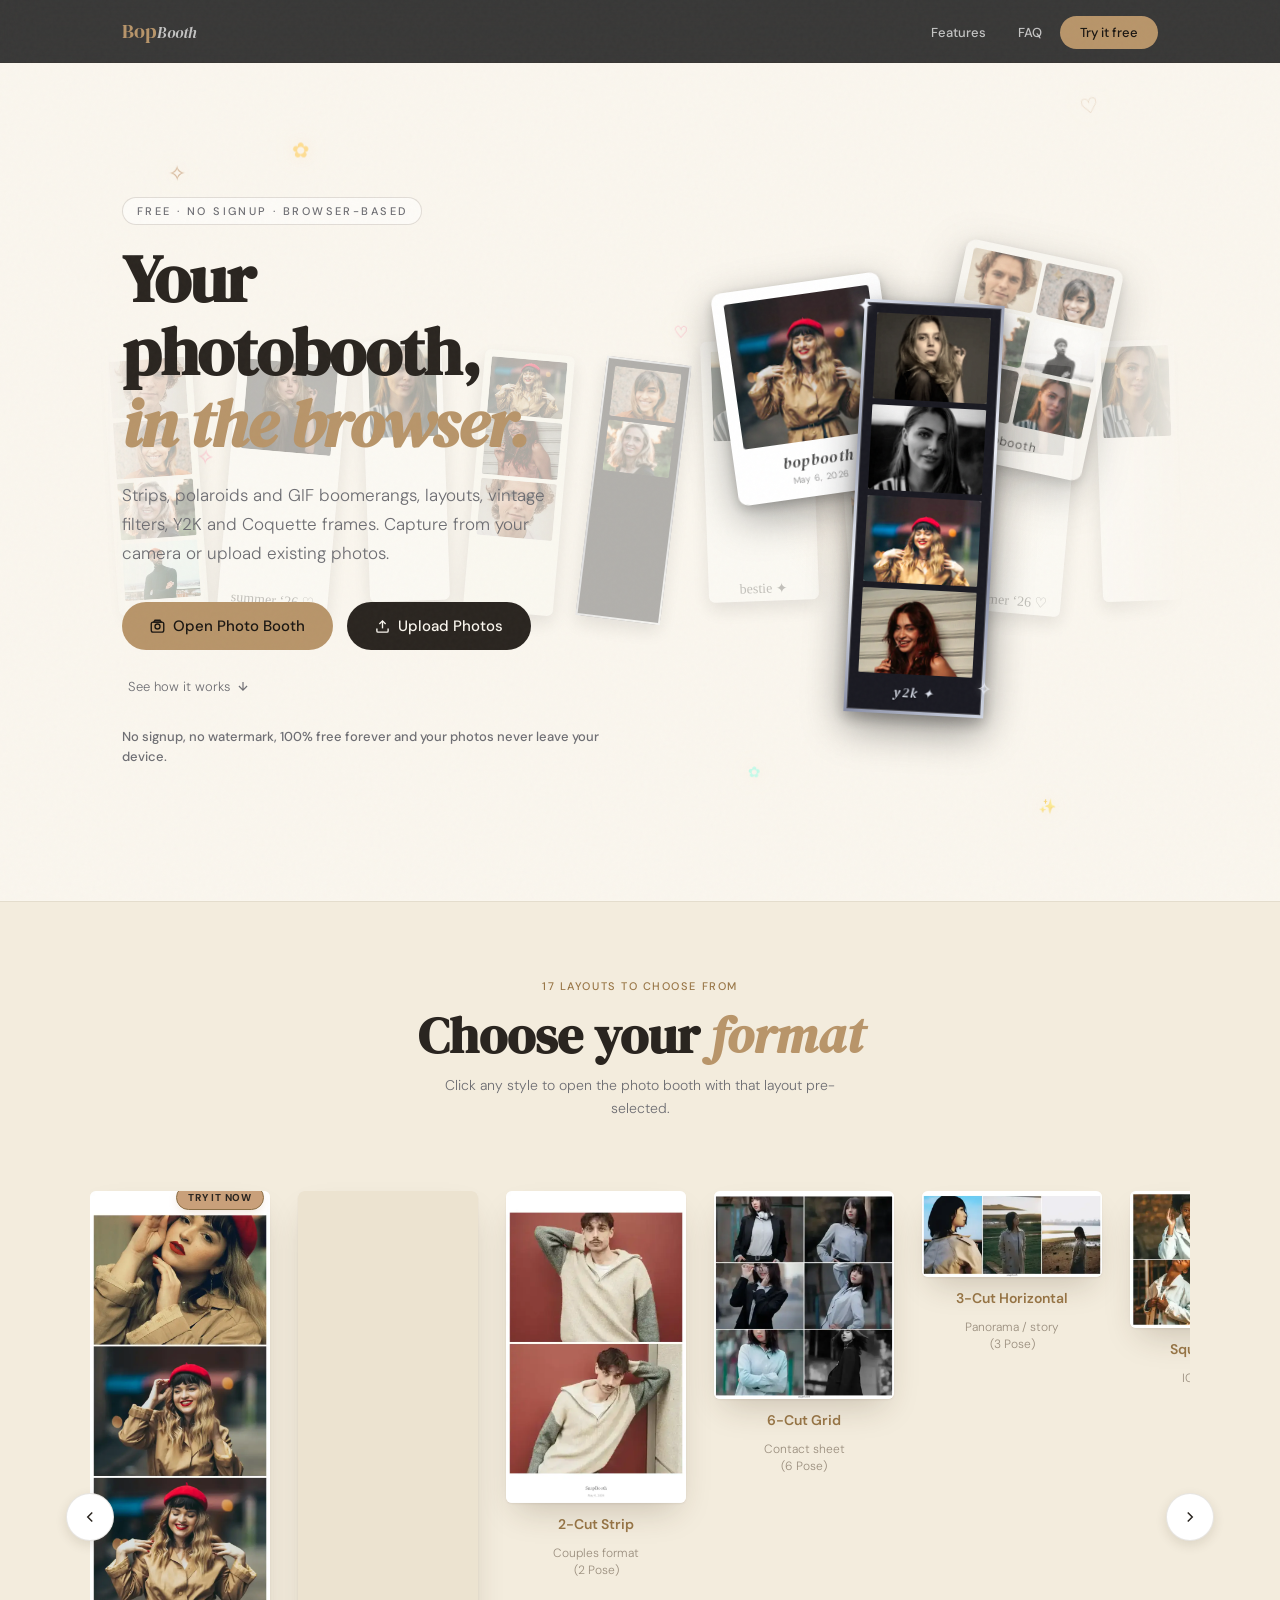
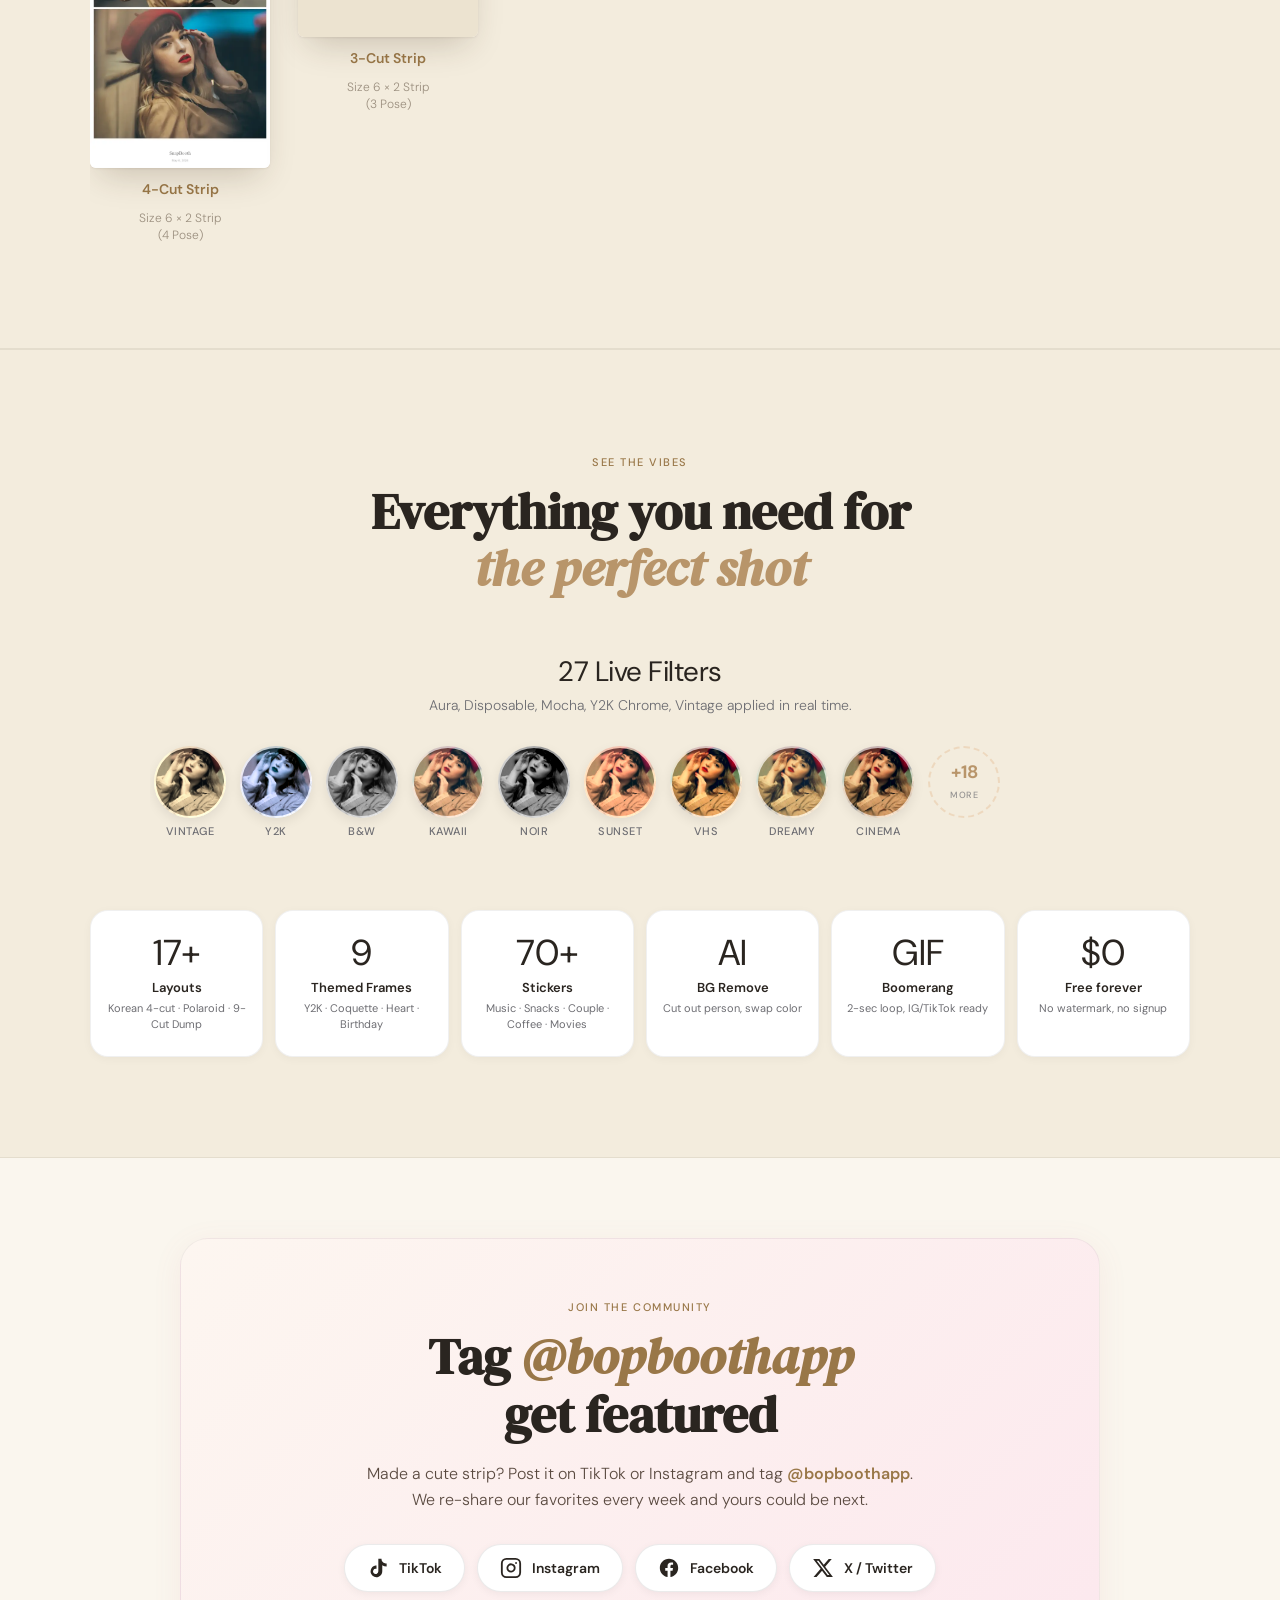
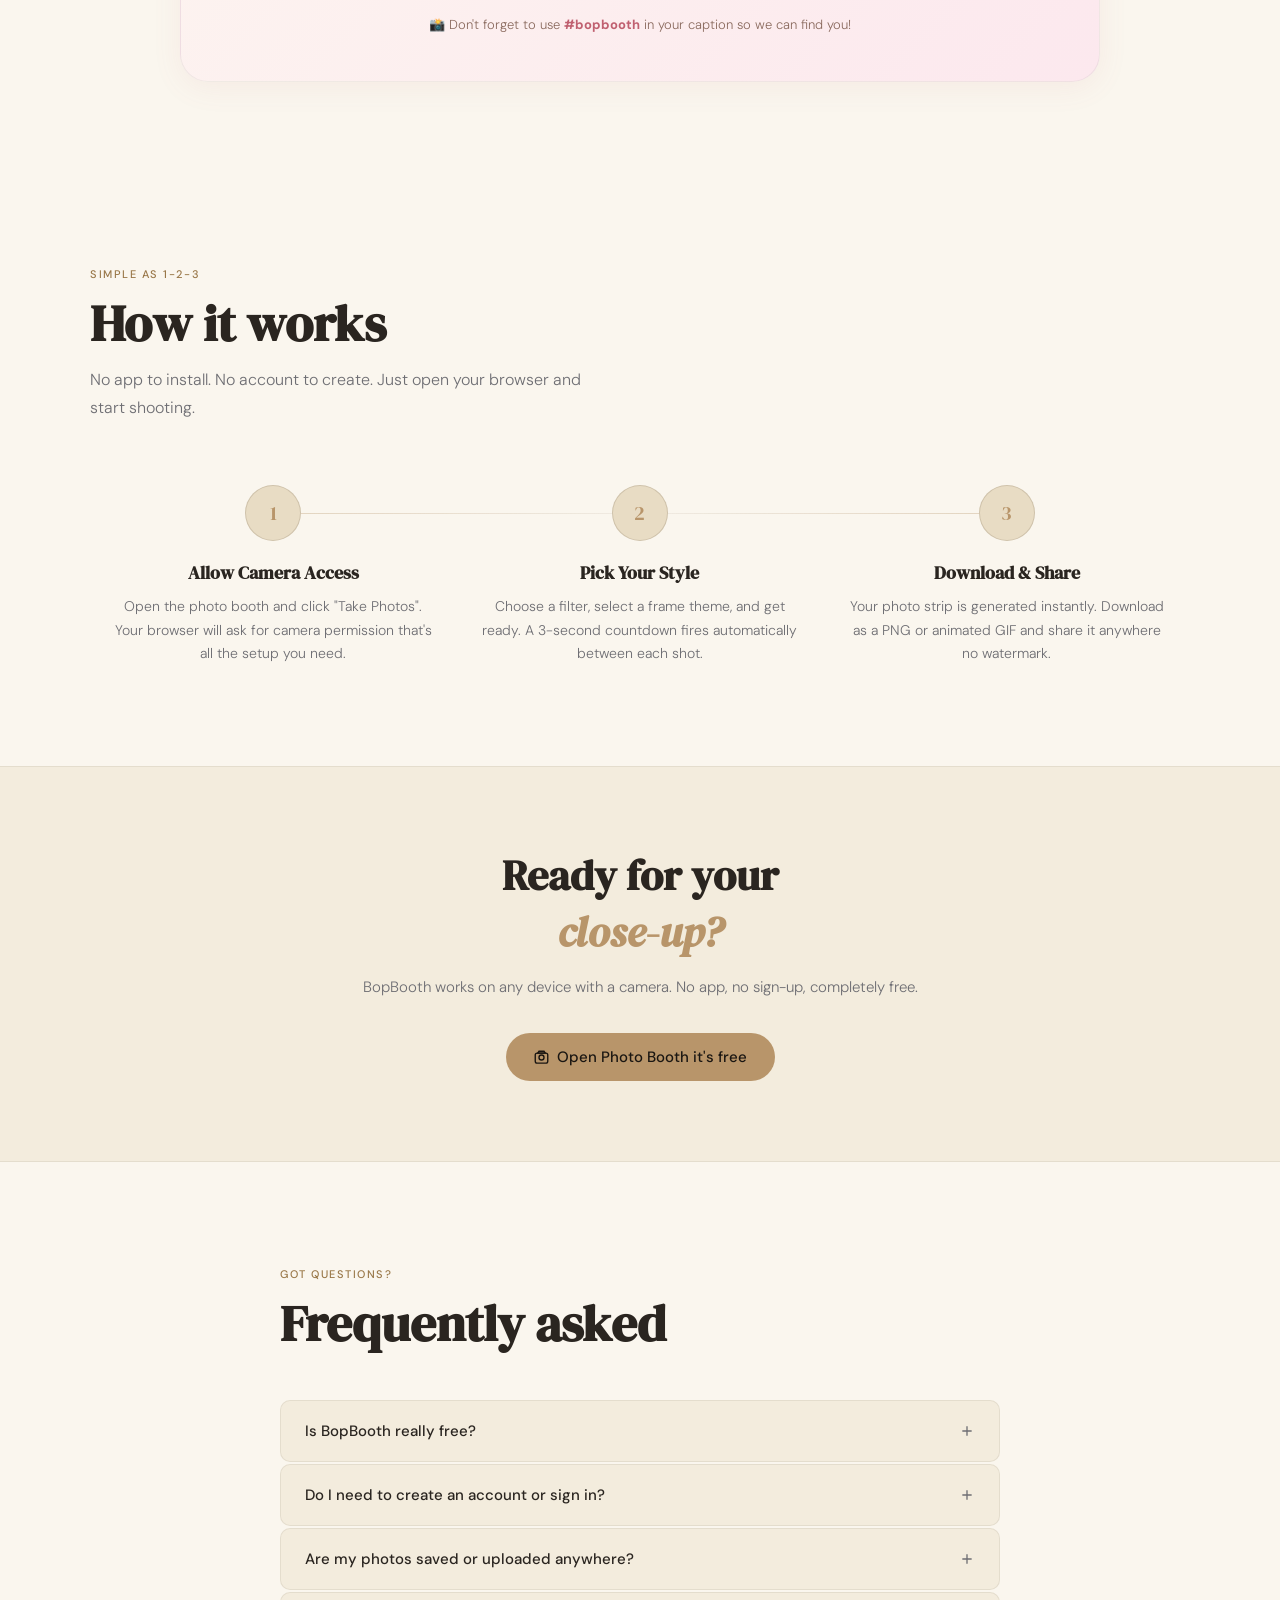
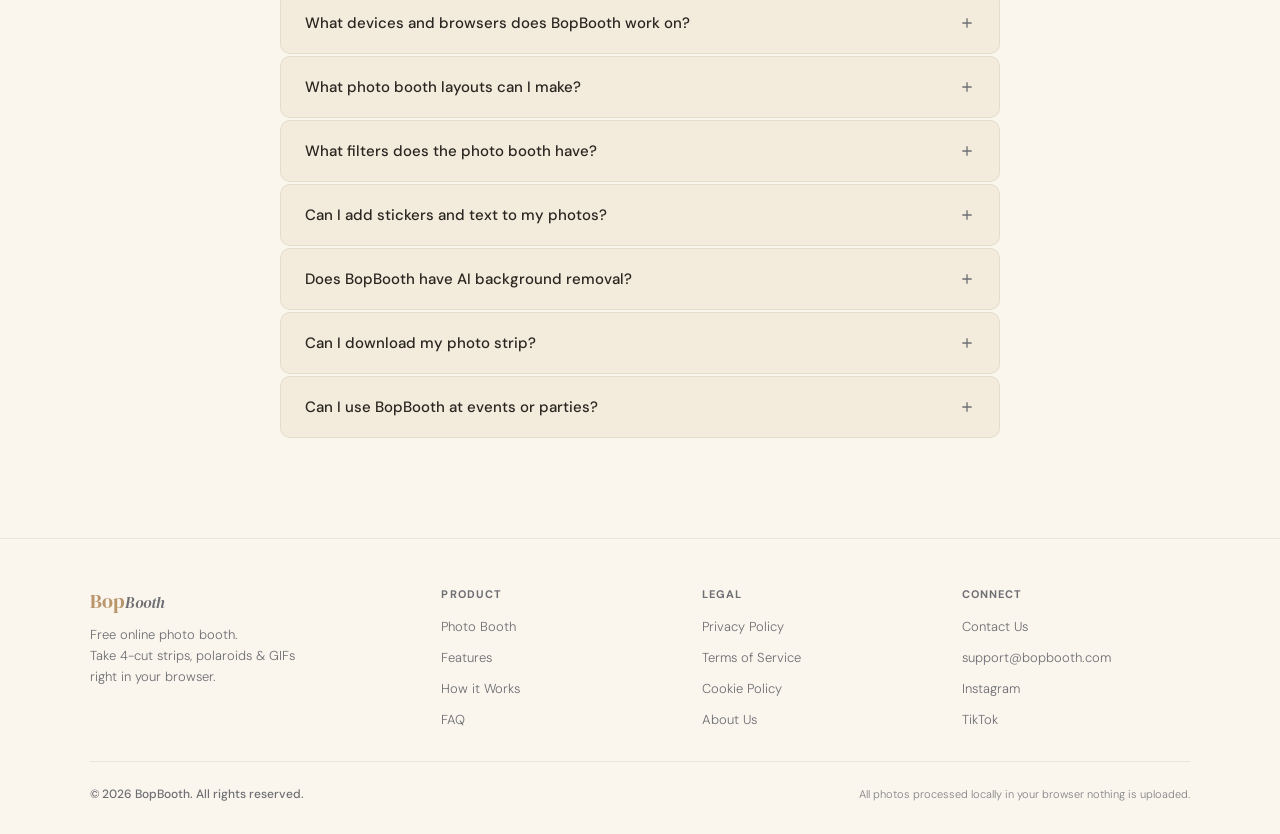
==== index.html @ b810d4ac "fixed" ====
﻿<!DOCTYPE html>
<html lang="en">

<head>
  <meta charset="UTF-8">
  <link rel="icon" type="image/png" href="favicon-96x96.png" sizes="96x96" />
  <link rel="icon" type="image/svg+xml" href="favicon.svg" />
  <link rel="shortcut icon" href="favicon.ico" />
  <link rel="apple-touch-icon" sizes="180x180" href="apple-touch-icon.png" />
  <meta name="apple-mobile-web-app-title" content="BopBooth" />
  <link rel="manifest" href="site.webmanifest" />

  <meta name="viewport" content="width=device-width, initial-scale=1.0">
  <meta name="theme-color" content="#0e0e0f">

  <!-- ── SEO ── -->
  <title>Free Online Photo Booth - 4-Cut Strip Maker | BopBooth</title>
  <meta name="description"
    content="Take Korean 4-cut photo strips online for free. Vintage filters, polaroid frames, instant download. No signup needed.">
  <meta name="keywords"
    content="free photo booth, 4-cut photo strip, Korean photo strip, online photo booth, polaroid maker, GIF boomerang, selfie booth, vintage filters">
  <meta name="author" content="BopBooth">
  <meta name="robots" content="index, follow">
  <link rel="canonical" href="https://maypex2.github.io/snapbooth/">

  <!-- ── Open Graph ── -->
  <meta property="og:type" content="website">
  <meta property="og:title" content="Free Online Photo Booth - 4-Cut Strip Maker | BopBooth">
  <meta property="og:description"
    content="Take Korean 4-cut photo strips online for free. Vintage filters, polaroid frames, instant download. No signup needed.">
  <meta property="og:url" content="https://maypex2.github.io/snapbooth/">
  <meta property="og:image" content="https://maypex2.github.io/snapbooth/assets/og-image.jpg">
  <meta property="og:site_name" content="BopBooth">

  <!-- ── Twitter Card ── -->
  <meta name="twitter:card" content="summary_large_image">
  <meta name="twitter:title" content="Free Online Photo Booth - 4-Cut Strip Maker | BopBooth">
  <meta name="twitter:description" content="Take Korean 4-cut photo strips online for free. No signup needed.">
  <meta name="twitter:image" content="https://maypex2.github.io/snapbooth/assets/og-image.jpg">

  <!-- ── Structured Data ── -->
  <script type="application/ld+json">
  {
    "@context": "https://schema.org",
    "@type": "WebApplication",
    "name": "BopBooth",
    "url": "https://maypex2.github.io/snapbooth/",
    "image": "https://maypex2.github.io/snapbooth/assets/og-image.jpg",
    "screenshot": "https://maypex2.github.io/snapbooth/assets/og-image.jpg",
    "description": "Free online photo booth. Take 4-cut Korean photo strips, 2-cut couple strips, 6-cut grids, polaroids, photocards, and GIF boomerangs with vintage filters and aesthetic frames. No signup, no watermark, instant download.",
    "applicationCategory": "PhotoApplication",
    "operatingSystem": "Any",
    "browserRequirements": "Requires a modern browser with camera access (Chrome, Safari, Firefox, Edge).",
    "offers": { "@type": "Offer", "price": "0", "priceCurrency": "USD" },
    "featureList": [
      "4-Cut Korean Photo Strip",
      "2-Cut Couple Photo Strip",
      "6-Cut Photo Grid",
      "9-Cut Photo Dump",
      "Polaroid Generator",
      "Photo Card / Instax Mini",
      "Puri 4-Cut (Korean Photoism)",
      "Diptych Layout",
      "GIF Boomerang Maker",
      "27 live filters — Aura, Disposable, Mocha, Sage, Twilight, Y2K Chrome, Vintage, Coquette, Retro Digicam, VHS, Kawaii, Cinematic and more",
      "AI background removal with custom color replace",
      "70+ themed stickers — couple, coffee, music, movies, grind, snacks, music player widgets, birthday, graduation",
      "Draggable + resizable text overlays with multiple fonts",
      "Instagram Story (9:16) and Post (1:1) exports with live swipe-preview background picker",
      "No signup, no watermark, no upload"
    ],
    "aggregateRating": {
      "@type": "AggregateRating",
      "ratingValue": "4.9",
      "ratingCount": "120"
    }
  }
  </script>

  <script type="application/ld+json">
  {
    "@context": "https://schema.org",
    "@type": "FAQPage",
    "mainEntity": [
      {
        "@type": "Question",
        "name": "Is BopBooth really free?",
        "acceptedAnswer": {
          "@type": "Answer",
          "text": "Yes, 100% free forever. No hidden fees, no premium tiers, no paywalled features. Take unlimited photos, use every filter and frame, and download everything for free. The site is supported by unobtrusive display ads."
        }
      },
      {
        "@type": "Question",
        "name": "Do I need to create an account or sign in?",
        "acceptedAnswer": {
          "@type": "Answer",
          "text": "No account required. BopBooth runs entirely in your browser open the page and start taking photos. We don't collect your email and never ask you to register."
        }
      },
      {
        "@type": "Question",
        "name": "Are my photos saved or uploaded anywhere?",
        "acceptedAnswer": {
          "@type": "Answer",
          "text": "Never. All photo processing happens locally in your browser using the Canvas API. Your camera feed and images are never sent to any server. When you close the tab, everything is gone."
        }
      },
      {
        "@type": "Question",
        "name": "Does BopBooth work on iPhone and Android?",
        "acceptedAnswer": {
          "@type": "Answer",
          "text": "Yes. BopBooth works on iPhone (Safari), Android (Chrome), and on every modern desktop browser. A front-facing camera is required. On iPhone, downloads go through the iOS share sheet so you can save directly to Photos."
        }
      },
      {
        "@type": "Question",
        "name": "What photo booth layouts can I make?",
        "acceptedAnswer": {
          "@type": "Answer",
          "text": "BopBooth supports 17+ layouts including the Korean 4-Cut Strip, 2-Cut Couple Strip, 3-Cut Strip, 6-Cut Grid, 9-Cut Photo Dump, Polaroid, Photo Card (Instax mini), Puri 4-Cut, Diptych, Square Collage, Tilted 3-Cut, and animated GIF Boomerang."
        }
      },
      {
        "@type": "Question",
        "name": "What filters does the photo booth have?",
        "acceptedAnswer": {
          "@type": "Answer",
          "text": "27 free live filters including Aura (purple/pink ethereal glow), Disposable (35mm film camera vibe), Mocha (warm cinnamon), Sage (muted Pinterest aesthetic), Twilight (dusky blue/purple), Y2K Chrome, Cinematic, Film 35mm, VHS, Kawaii, Honey, Blue Hour, Vintage, Retro, Noir, Sunset, Dreamy, Drama, Pastel, Punch, Moody, Soft Glow, Warm, Cool, Fade, B&W and None. Plus 9 aesthetic frames (Y2K Chrome, Coquette, Retro Digicam, Heart, Valentine, Birthday, Graduation, Holiday, New Year)."
        }
      },
      {
        "@type": "Question",
        "name": "Can I add stickers and text to my photos?",
        "acceptedAnswer": {
          "@type": "Answer",
          "text": "Yes. 70+ themed stickers organized into packs: couple (rings, forever, love key, dove, you & me), coffee (cup, iced coffee, latte heart, donut, but first coffee), music (note, headphones, vinyl, mixtape, mic), Spotify-style music player widgets, movies (clapboard, popcorn, film reel, 3D glasses, ticket), snacks (pizza, burger, fries, ice cream, sushi, ramen, cupcake, lollipop, hot dog, cookie, taco), grind (laptop, money bag, briefcase, boss mode), birthday, graduation and more. All stickers can be dragged, rotated, and resized anywhere on your strip. Custom text overlays with multiple fonts and colors are also supported."
        }
      },
      {
        "@type": "Question",
        "name": "Does BopBooth have AI background removal?",
        "acceptedAnswer": {
          "@type": "Answer",
          "text": "Yes. BopBooth includes AI-powered background removal that cuts out the person from your photo and replaces the background with any color you choose. Works on both camera shots and uploaded photos. The AI model runs entirely in your browser — no photo upload required for privacy."
        }
      },
      {
        "@type": "Question",
        "name": "Can I download my photo strip?",
        "acceptedAnswer": {
          "@type": "Answer",
          "text": "Yes download as a high-quality PNG or animated GIF. You can also export directly as Instagram Story (9:16) or Instagram Post (1:1) with your choice of background color."
        }
      },
      {
        "@type": "Question",
        "name": "Can I use BopBooth at events or parties?",
        "acceptedAnswer": {
          "@type": "Answer",
          "text": "Absolutely. BopBooth is great for birthdays, weddings, graduations, and office parties. Open it on a laptop or tablet, pick a themed frame (Birthday, Graduation, Valentine, Holiday), and let your guests take photo strips, no setup or hardware needed."
        }
      }
    ]
  }
  </script>

  <!-- ── Fonts ── -->
  <link rel="preconnect" href="https://fonts.googleapis.com">
  <link
    href="https://fonts.googleapis.com/css2?family=DM+Serif+Display:ital@0;1&family=DM+Sans:wght@300;400;500&display=swap"
    rel="stylesheet">

  <!-- ── Styles ── -->
  <link rel="stylesheet" href="css/landing.css">

  <!-- ── Animation library: GSAP (via CDN). 70KB gzipped, GPU-accelerated,
       used for the hero parallax + marquee + magnetic CTA buttons. -->
  <script src="https://cdnjs.cloudflare.com/ajax/libs/gsap/3.12.5/gsap.min.js" defer></script>

</head>

<body>

  <!-- Ad slot removed temporarily — reintroduce after AdSense/Ezoic approval -->

  <!-- ── Nav ── -->
  <nav class="nav" role="navigation" aria-label="Main navigation">
    <div class="nav-inner">
      <a href="index.html" class="nav-logo" aria-label="BopBooth home">Bop<span>Booth</span></a>

      <ul class="nav-links" role="list">
        <li><a href="#features">Features</a></li>
        <li><a href="#faq">FAQ</a></li>
        <li><a href="app.html" class="nav-cta">Try it free</a></li>
      </ul>

      <button class="nav-hamburger" id="nav-hamburger" aria-label="Open menu" aria-expanded="false"
        aria-controls="mobile-menu">
        <svg width="22" height="22" fill="none" stroke="currentColor" stroke-width="2" viewBox="0 0 24 24">
          <line x1="3" y1="6" x2="21" y2="6" />
          <line x1="3" y1="12" x2="21" y2="12" />
          <line x1="3" y1="18" x2="21" y2="18" />
        </svg>
      </button>
    </div>

    <!-- Mobile menu -->
    <div id="mobile-menu"
      style="display:none;flex-direction:column;padding:16px 24px 20px;gap:4px;border-top:1px solid var(--border)">
      <a href="#features"
        style="font-size:14px;color:var(--muted);text-decoration:none;padding:8px 0;border-bottom:1px solid var(--border)">Features</a>
      <a href="#how"
        style="font-size:14px;color:var(--muted);text-decoration:none;padding:8px 0;border-bottom:1px solid var(--border)">How
        it works</a>
      <a href="#faq"
        style="font-size:14px;color:var(--muted);text-decoration:none;padding:8px 0;border-bottom:1px solid var(--border)">FAQ</a>
      <a href="app.html"
        style="display:inline-block;margin-top:12px;background:var(--accent);color:#1a1612;font-size:14px;font-weight:500;padding:12px 24px;border-radius:24px;text-decoration:none;text-align:center">Try
        it free →</a>
    </div>
  </nav>

  <!-- ═══════════════════════════════════════════════════ -->
  <!-- HERO                                               -->
  <!-- ═══════════════════════════════════════════════════ -->
  <section class="hero" aria-label="Hero">

    <!-- Background marquee: infinite horizontal scroll of mini photo strips
         sitting behind the hero content. Visual energy for the first-impression
         vibe ("ang cute" hook). -->
    <div class="hero-marquee" aria-hidden="true">
      <div class="hero-marquee-track">
        <div class="mq-strip"><img src="assets/hero/strip-back-1.webp" alt=""><img src="assets/hero/strip-back-2.webp" alt=""><img src="assets/hero/strip-back-3.webp" alt=""><img src="assets/hero/strip-back-4.webp" alt=""></div>
        <div class="mq-strip mq-strip--polaroid"><img src="assets/hero/strip-front-1.webp" alt=""><span class="mq-caption">summer ‘26 ♡</span></div>
        <div class="mq-strip mq-strip--photocard"><img src="assets/hero/strip-front-2.webp" alt=""></div>
        <div class="mq-strip"><img src="assets/hero/strip-front-3.webp" alt=""><img src="assets/hero/strip-front-4.webp" alt=""><img src="assets/hero/strip-back-1.webp" alt=""></div>
        <div class="mq-strip mq-strip--y2k"><img src="assets/hero/strip-back-2.webp" alt=""><img src="assets/hero/strip-back-3.webp" alt=""></div>
        <div class="mq-strip mq-strip--polaroid"><img src="assets/hero/strip-front-2.webp" alt=""><span class="mq-caption">bestie ✦</span></div>
        <!-- Duplicate the set so the marquee loop is seamless -->
        <div class="mq-strip"><img src="assets/hero/strip-back-1.webp" alt=""><img src="assets/hero/strip-back-2.webp" alt=""><img src="assets/hero/strip-back-3.webp" alt=""><img src="assets/hero/strip-back-4.webp" alt=""></div>
        <div class="mq-strip mq-strip--polaroid"><img src="assets/hero/strip-front-1.webp" alt=""><span class="mq-caption">summer ‘26 ♡</span></div>
        <div class="mq-strip mq-strip--photocard"><img src="assets/hero/strip-front-2.webp" alt=""></div>
        <div class="mq-strip"><img src="assets/hero/strip-front-3.webp" alt=""><img src="assets/hero/strip-front-4.webp" alt=""><img src="assets/hero/strip-back-1.webp" alt=""></div>
        <div class="mq-strip mq-strip--y2k"><img src="assets/hero/strip-back-2.webp" alt=""><img src="assets/hero/strip-back-3.webp" alt=""></div>
        <div class="mq-strip mq-strip--polaroid"><img src="assets/hero/strip-front-2.webp" alt=""><span class="mq-caption">bestie ✦</span></div>
      </div>
    </div>

    <!-- Floating sparkles painted by GSAP on load — adds the "magic" vibe -->
    <div class="hero-sparkles" aria-hidden="true"></div>

    <div class="hero-content">
      <span class="hero-eyebrow" data-animate data-delay="1">Free · No signup · Browser-based</span>
      <h1 data-animate data-delay="1">
        Your photobooth,<br><em>in the browser.</em>
      </h1>

      <p class="hero-sub" data-animate data-delay="2">
        Strips, polaroids and GIF boomerangs, layouts, vintage filters, Y2K and Coquette frames. Capture from your
        camera or upload existing photos.
      </p>

      <div class="hero-ctas" data-animate data-delay="3">
        <a href="app.html" class="cta-primary">
          <svg width="15" height="15" fill="none" stroke="currentColor" stroke-width="2.2" viewBox="0 0 24 24">
            <circle cx="12" cy="12" r="4" />
            <path d="M8 2h8l2 3H6l2-3z" />
            <rect x="2" y="5" width="20" height="16" rx="3" />
          </svg>
          Open Photo Booth
        </a>
        <a href="customize.html?fresh=1" class="cta-primary cta-primary--alt">
          <svg width="15" height="15" fill="none" stroke="currentColor" stroke-width="2.2" viewBox="0 0 24 24">
            <path d="M21 15v4a2 2 0 0 1-2 2H5a2 2 0 0 1-2-2v-4" />
            <polyline points="17,8 12,3 7,8" />
            <line x1="12" y1="3" x2="12" y2="15" />
          </svg>
          Upload Photos
        </a>
        <a href="#how" class="cta-secondary cta-secondary--small">
          See how it works
          <svg width="14" height="14" fill="none" stroke="currentColor" stroke-width="2" viewBox="0 0 24 24">
            <path d="M12 5v14M5 12l7 7 7-7" />
          </svg>
        </a>
      </div>

      <!-- Trust line — quick credibility under CTAs -->
      <p class="hero-trust-line" data-animate data-delay="3">
        No signup, no watermark, 100% free forever and your photos never leave your device.
      </p>
    </div>

    <!-- Hero collage: 3 distinct layouts/frames showcasing app variety -->
    <div class="hero-visual" data-animate data-delay="2">
      <div class="strips-scene" aria-hidden="true">
        <div class="strip-glow"></div>

        <!-- BACK: 6-Cut Grid (showcases multi-photo grid layout) -->
        <div class="strip-card strip-card--6cut">
          <div class="grid-photos">
            <div class="strip-photo"><img src="assets/hero/strip-back-1.webp" alt="" style="filter:sepia(30%) saturate(1.2)"></div>
            <div class="strip-photo"><img src="assets/hero/strip-back-2.webp" alt="" style="filter:saturate(0.6) contrast(1.1)"></div>
            <div class="strip-photo"><img src="assets/hero/strip-back-3.webp" alt="" style="filter:brightness(1.05)"></div>
            <div class="strip-photo"><img src="assets/hero/strip-back-4.webp" alt="" style="filter:grayscale(100%) contrast(1.05)"></div>
            <div class="strip-photo"><img src="assets/hero/strip-front-1.webp" alt="" style="filter:sepia(40%) saturate(1.3)"></div>
            <div class="strip-photo"><img src="assets/hero/strip-front-2.webp" alt="" style="filter:hue-rotate(-10deg) saturate(1.2)"></div>
          </div>
          <div class="strip-brand">BopBooth</div>
        </div>

        <!-- MID: Polaroid (single shot, instant-print look) -->
        <div class="strip-card strip-card--polaroid">
          <div class="strip-photo">
            <img src="assets/hero/strip-front-3.webp" alt="" class="filter-cycle">
          </div>
          <div class="polaroid-caption">
            <div class="strip-brand">BopBooth</div>
            <div class="strip-date">May 6, 2026</div>
          </div>
        </div>

        <!-- FRONT: 4-Cut Strip with Y2K Chrome frame -->
        <div class="strip-card strip-card--y2k">
          <div class="strip-photo"><img src="assets/hero/strip-front-1.webp" alt="" style="filter:sepia(60%) contrast(1.1) brightness(1.05) saturate(0.8)"></div>
          <div class="strip-photo"><img src="assets/hero/strip-front-2.webp" alt="" style="filter:grayscale(100%) contrast(1.1)"></div>
          <div class="strip-photo"><img src="assets/hero/strip-front-3.webp" alt="" style="filter:brightness(1.15) saturate(1.3)"></div>
          <div class="strip-photo"><img src="assets/hero/strip-front-4.webp" alt="" style="filter:sepia(30%) saturate(1.4) brightness(1.08)"></div>
          <div class="strip-brand strip-brand--y2k">Y2K ✦</div>
          <span class="y2k-spark y2k-spark--tl">✦</span>
          <span class="y2k-spark y2k-spark--br">✧</span>
        </div>
      </div>
    </div>
  </section>

  <!-- ═══════════════════════════════════════════════════ -->
  <!-- LAYOUT FORMATS                                     -->
  <!-- ═══════════════════════════════════════════════════ -->
  <section class="formats-section" aria-labelledby="formats-title">
    <div class="formats-inner">
      <div class="formats-header" data-animate>
        <span class="section-eyebrow">17 layouts to choose from</span>
        <h2 class="section-title" id="formats-title">Choose your <em>format</em></h2>
        <p class="formats-sub">Click any style to open the photo booth with that layout pre-selected.</p>
      </div>

      <div class="sc-wrap">
        <button id="sc-prev" class="sc-arrow prev" style="transform:translate(-50%,-50%);" aria-label="Previous">
          <svg width="18" height="18" fill="none" stroke="currentColor" stroke-width="2" viewBox="0 0 24 24">
            <path d="M15 18l-6-6 6-6" />
          </svg>
        </button>
        <button id="sc-next" class="sc-arrow next" style="transform:translate(50%,-50%);" aria-label="Next">
          <svg width="18" height="18" fill="none" stroke="currentColor" stroke-width="2" viewBox="0 0 24 24">
            <path d="M9 18l6-6-6-6" />
          </svg>
        </button>

        <div id="sc-row" class="sc-row" role="list">

          <!-- 4-Cut Strip -->
          <a class="sc-card" href="app.html?mode=4cut" role="listitem" aria-label="4-Cut Strip" data-animate data-delay="1">
            <div class="sc-frame sc-frame--real">
              <span class="sc-badge try">TRY IT NOW</span>
              <img class="sc-preview" src="assets/layouts-real/4cut-preview.webp" alt="" loading="eager" decoding="async">
            </div>
            <div class="sc-label">4-Cut Strip</div>
            <div class="sc-meta">Size 6 × 2 Strip<br>(4 Pose)</div>
          </a>

          <!-- 3-Cut Strip -->
          <a class="sc-card" href="app.html?mode=3cut" role="listitem" aria-label="3-Cut Strip" data-animate data-delay="1">
            <div class="sc-frame sc-frame--real">
              <img class="sc-preview" src="assets/layouts-real/3cut-preview.webp" alt="" loading="eager" decoding="async">
            </div>
            <div class="sc-label">3-Cut Strip</div>
            <div class="sc-meta">Size 6 × 2 Strip<br>(3 Pose)</div>
          </a>

          <!-- 2-Cut Strip -->
          <a class="sc-card" href="app.html?mode=2cut" role="listitem" aria-label="2-Cut Strip" data-animate data-delay="2">
            <div class="sc-frame sc-frame--real">
              <img class="sc-preview" src="assets/layouts-real/2cut-preview.webp" alt="" loading="eager" decoding="async">
            </div>
            <div class="sc-label">2-Cut Strip</div>
            <div class="sc-meta">Couples format<br>(2 Pose)</div>
          </a>

          <!-- 6-Cut Grid -->
          <a class="sc-card" href="app.html?mode=6cut" role="listitem" aria-label="6-Cut Grid" data-animate data-delay="3">
            <div class="sc-frame sc-frame--real">
              <img class="sc-preview" src="assets/layouts-real/6cut-preview.webp" alt="" loading="lazy" decoding="async">
            </div>
            <div class="sc-label">6-Cut Grid</div>
            <div class="sc-meta">Contact sheet<br>(6 Pose)</div>
          </a>

          <!-- 3-Cut Horizontal -->
          <a class="sc-card" href="app.html?mode=3horiz" role="listitem" aria-label="3-Cut Horizontal" data-animate data-delay="4">
            <div class="sc-frame sc-frame--real">
              <img class="sc-preview" src="assets/layouts-real/3horiz-preview.webp" alt="" loading="lazy" decoding="async">
            </div>
            <div class="sc-label">3-Cut Horizontal</div>
            <div class="sc-meta">Panorama / story<br>(3 Pose)</div>
          </a>

          <!-- Square Collage -->
          <a class="sc-card" href="app.html?mode=squaregrid" role="listitem" aria-label="Square Collage" data-animate data-delay="5">
            <div class="sc-frame sc-frame--real">
              <img class="sc-preview" src="assets/layouts-real/squaregrid-preview.webp" alt="" loading="lazy" decoding="async">
            </div>
            <div class="sc-label">Square Collage</div>
            <div class="sc-meta">IG-post ready<br>(4 Pose)</div>
          </a>

          <!-- 1 Large + 3 Small -->
          <a class="sc-card" href="app.html?mode=1large3small" role="listitem" aria-label="1 Large + 3 Small" data-animate data-delay="5">
            <div class="sc-frame sc-frame--real">
              <img class="sc-preview" src="assets/layouts-real/1large3small-preview.webp" alt="" loading="lazy" decoding="async">
            </div>
            <div class="sc-label">1 Large + 3 Small</div>
            <div class="sc-meta">Featured layout<br>(4 Pose)</div>
          </a>

          <!-- 2x2 Grid -->
          <a class="sc-card" href="app.html?mode=grid4" role="listitem" aria-label="2x2 Grid" data-animate data-delay="6">
            <div class="sc-frame sc-frame--real">
              <img class="sc-preview" src="assets/layouts-real/grid4-preview.webp" alt="" loading="lazy" decoding="async">
            </div>
            <div class="sc-label">2x2 Grid</div>
            <div class="sc-meta">Classic grid<br>(4 Pose)</div>
          </a>

          <!-- 4 + 1 Group -->
          <a class="sc-card" href="app.html?mode=4plus1" role="listitem" aria-label="4 + 1 Group" data-animate data-delay="6">
            <div class="sc-frame sc-frame--real">
              <span class="sc-badge">NEW</span>
              <img class="sc-preview" src="assets/layouts-real/4plus1-preview.webp" alt="" loading="lazy" decoding="async">
            </div>
            <div class="sc-label">4 + 1 Group</div>
            <div class="sc-meta">Group format<br>(5 Pose)</div>
          </a>

          <!-- Double Polaroid -->
          <a class="sc-card" href="app.html?mode=double-polaroid" role="listitem" aria-label="Double Polaroid" data-animate data-delay="6">
            <div class="sc-frame sc-frame--real">
              <img class="sc-preview" src="assets/layouts-real/double-polaroid-preview.webp" alt="" loading="lazy" decoding="async">
            </div>
            <div class="sc-label">Double Polaroid</div>
            <div class="sc-meta">Stacked print<br>(2 Pose)</div>
          </a>

          <!-- Tilted 3-Cut -->
          <a class="sc-card" href="app.html?mode=tilt3" role="listitem" aria-label="Tilted 3-Cut" data-animate data-delay="6">
            <div class="sc-frame sc-frame--real">
              <span class="sc-badge">NEW LAYOUT</span>
              <img class="sc-preview" src="assets/layouts-real/tilt3-preview.webp" alt="" loading="lazy" decoding="async">
            </div>
            <div class="sc-label">Tilted 3-Cut</div>
            <div class="sc-meta">Solace style<br>(3 Pose)</div>
          </a>

          <!-- Polaroid -->
          <a class="sc-card" href="app.html?mode=polaroid" role="listitem" aria-label="Polaroid" data-animate data-delay="7">
            <div class="sc-frame sc-frame--real">
              <img class="sc-preview" src="assets/layouts-real/polaroid-preview.webp" alt="" loading="lazy" decoding="async">
            </div>
            <div class="sc-label">Polaroid</div>
            <div class="sc-meta">Classic print<br>(1 Pose)</div>
          </a>

          <!-- Photo Card -->
          <a class="sc-card" href="app.html?mode=photocard" role="listitem" aria-label="Photo Card" data-animate data-delay="8">
            <div class="sc-frame sc-frame--real">
              <img class="sc-preview" src="assets/layouts-real/photocard-preview.webp" alt="" loading="lazy" decoding="async">
            </div>
            <div class="sc-label">Photo Card</div>
            <div class="sc-meta">K-pop style<br>(1 Pose)</div>
          </a>

          <!-- Single Shot -->
          <a class="sc-card" href="app.html?mode=single" role="listitem" aria-label="Single Shot" data-animate data-delay="9">
            <div class="sc-frame sc-frame--real">
              <img class="sc-preview" src="assets/layouts-real/single-preview.webp" alt="" loading="lazy" decoding="async">
            </div>
            <div class="sc-label">Single Shot</div>
            <div class="sc-meta">Clean portrait<br>(1 Pose)</div>
          </a>

          <!-- 9-Cut -->
          <a class="sc-card" href="app.html?mode=9cut" role="listitem" aria-label="9-Cut Photo Dump" data-animate data-delay="10">
            <div class="sc-frame">
              <span class="sc-badge">NEW</span>
              <div class="sc-grid sc-9cut">
                <img src="assets/sample.webp" alt="" loading="lazy" decoding="async">
                <img src="assets/sample.webp" alt="" loading="lazy" decoding="async">
                <img src="assets/sample.webp" alt="" loading="lazy" decoding="async">
                <img src="assets/sample.webp" alt="" loading="lazy" decoding="async">
                <img src="assets/sample.webp" alt="" loading="lazy" decoding="async">
                <img src="assets/sample.webp" alt="" loading="lazy" decoding="async">
                <img src="assets/sample.webp" alt="" loading="lazy" decoding="async">
                <img src="assets/sample.webp" alt="" loading="lazy" decoding="async">
                <img src="assets/sample.webp" alt="" loading="lazy" decoding="async">
              </div>
            </div>
            <div class="sc-label">9-Cut Photo Dump</div>
            <div class="sc-meta">3×3 grid<br>(9 Pose)</div>
          </a>

          <!-- Puri 4-Cut (vertical4) -->
          <a class="sc-card" href="app.html?mode=vertical4" role="listitem" aria-label="Puri 4-Cut" data-animate data-delay="11">
            <div class="sc-frame">
              <span class="sc-badge">NEW</span>
              <div class="sc-grid sc-vertical4">
                <img src="assets/sample.webp" alt="" loading="lazy" decoding="async">
                <img src="assets/sample.webp" alt="" loading="lazy" decoding="async">
                <img src="assets/sample.webp" alt="" loading="lazy" decoding="async">
                <img src="assets/sample.webp" alt="" loading="lazy" decoding="async">
              </div>
            </div>
            <div class="sc-label">Puri 4-Cut</div>
            <div class="sc-meta">Korean Photoism<br>(4 Pose)</div>
          </a>

          <!-- Diptych -->
          <a class="sc-card" href="app.html?mode=diptych" role="listitem" aria-label="Diptych" data-animate data-delay="12">
            <div class="sc-frame">
              <span class="sc-badge">NEW</span>
              <div class="sc-grid sc-diptych">
                <img src="assets/sample.webp" alt="" loading="lazy" decoding="async">
                <img src="assets/sample.webp" alt="" loading="lazy" decoding="async">
              </div>
            </div>
            <div class="sc-label">Diptych</div>
            <div class="sc-meta">Side-by-side duo<br>(2 Pose)</div>
          </a>

          <!-- GIF -->
          <a class="sc-card" href="app.html?mode=gif" role="listitem" aria-label="GIF Boomerang" data-animate
            data-delay="13">
            <div class="sc-frame">
              <div class="sc-grid sc-gif">
                <img src="assets/layouts/gif-1.webp" alt="" loading="eager" decoding="async">
              </div>
            </div>
            <div class="sc-label">GIF Boomerang</div>
            <div class="sc-meta">Animated<br>(multiple frames)</div>
          </a>

        </div>
      </div>

      <script>
        (function () {
          var row = document.getElementById('sc-row');
          var prev = document.getElementById('sc-prev');
          var next = document.getElementById('sc-next');
          if (!row || !prev || !next) return;
          prev.addEventListener('click', function () { row.scrollBy({ left: -240, behavior: 'smooth' }); });
          next.addEventListener('click', function () { row.scrollBy({ left: 240, behavior: 'smooth' }); });
        })();
      </script>
    </div>
  </section>

  <!-- ═══════════════════════════════════════════════════ -->
  <!-- FEATURES — visual showcase                         -->
  <section class="features" id="features" aria-labelledby="features-title">
    <div class="features-inner">
      <div class="features-header">
        <span class="section-eyebrow" data-animate>See the vibes</span>
        <h2 class="section-title" id="features-title" data-animate data-delay="1">
          Everything you need for<br><em>the perfect shot</em>
        </h2>
      </div>

      <!-- Filters row: actual sample photo with each filter applied -->
      <div class="vs-block" data-animate data-delay="1">
        <div class="vs-block-head">
          <h3 class="vs-block-title">27 Live Filters</h3>
          <p class="vs-block-sub">Aura, Disposable, Mocha, Y2K Chrome, Vintage applied in real time.</p>
        </div>
        <div class="vs-filter-row" aria-label="Filter preview thumbnails">
          <div class="vs-filter"><div class="vs-filter-img" data-filter="vintage"></div><span>Vintage</span></div>
          <div class="vs-filter"><div class="vs-filter-img" data-filter="chrome"></div><span>Y2K</span></div>
          <div class="vs-filter"><div class="vs-filter-img" data-filter="bw"></div><span>B&amp;W</span></div>
          <div class="vs-filter"><div class="vs-filter-img" data-filter="kawaii"></div><span>Kawaii</span></div>
          <div class="vs-filter"><div class="vs-filter-img" data-filter="noir"></div><span>Noir</span></div>
          <div class="vs-filter"><div class="vs-filter-img" data-filter="sunset"></div><span>Sunset</span></div>
          <div class="vs-filter"><div class="vs-filter-img" data-filter="vhs"></div><span>VHS</span></div>
          <div class="vs-filter"><div class="vs-filter-img" data-filter="dreamy"></div><span>Dreamy</span></div>
          <div class="vs-filter"><div class="vs-filter-img" data-filter="cinematic"></div><span>Cinema</span></div>
          <div class="vs-filter vs-filter-more">+18<br><span>more</span></div>
        </div>
      </div>

      <!-- Quick stats row -->
      <div class="vs-stats" data-animate data-delay="2">
        <div class="vs-stat">
          <div class="vs-stat-num">17+</div>
          <div class="vs-stat-label">Layouts<br><span>Korean 4-cut · Polaroid · 9-Cut Dump</span></div>
        </div>
        <div class="vs-stat">
          <div class="vs-stat-num">9</div>
          <div class="vs-stat-label">Themed Frames<br><span>Y2K · Coquette · Heart · Birthday</span></div>
        </div>
        <div class="vs-stat">
          <div class="vs-stat-num">70+</div>
          <div class="vs-stat-label">Stickers<br><span>Music · Snacks · Couple · Coffee · Movies</span></div>
        </div>
        <div class="vs-stat">
          <div class="vs-stat-num">AI</div>
          <div class="vs-stat-label">BG Remove<br><span>Cut out person, swap color</span></div>
        </div>
        <div class="vs-stat">
          <div class="vs-stat-num">GIF</div>
          <div class="vs-stat-label">Boomerang<br><span>2-sec loop, IG/TikTok ready</span></div>
        </div>
        <div class="vs-stat">
          <div class="vs-stat-num">$0</div>
          <div class="vs-stat-label">Free forever<br><span>No watermark, no signup</span></div>
        </div>
      </div>
    </div>
  </section>

  <!-- Ad slot removed temporarily — reintroduce after AdSense/Ezoic approval -->

  <!-- ═══════════════════════════════════════════════════ -->
  <!-- TAG US / COMMUNITY                                 -->
  <!-- ═══════════════════════════════════════════════════ -->
  <section class="community" id="community" aria-labelledby="community-title">
    <div class="community-inner">
      <div class="community-card" data-animate>
        <span class="section-eyebrow">Join the community</span>
        <h2 class="section-title" id="community-title">
          Tag <em>@bopboothapp</em><br>get featured
        </h2>
        <p class="community-sub">
          Made a cute strip? Post it on TikTok or Instagram and tag <strong>@bopboothapp</strong>.
          We re-share our favorites every week and yours could be next.
        </p>

        <div class="community-socials">
          <a href="https://www.tiktok.com/@bopboothapp" target="_blank" rel="noopener" class="community-social tiktok" aria-label="Follow BopBooth on TikTok">
            <svg width="22" height="22" viewBox="0 0 24 24" fill="currentColor" aria-hidden="true">
              <path d="M19.59 6.69a4.83 4.83 0 0 1-3.77-4.25V2h-3.45v13.67a2.89 2.89 0 0 1-5.2 1.74 2.89 2.89 0 0 1 2.31-4.64 2.93 2.93 0 0 1 .88.13V9.4a6.84 6.84 0 0 0-1-.05A6.33 6.33 0 0 0 5.8 20.1a6.34 6.34 0 0 0 10.86-4.43V8.94a8.16 8.16 0 0 0 4.77 1.52V7.13a4.85 4.85 0 0 1-1.84-.44z"/>
            </svg>
            <span>TikTok</span>
          </a>
          <a href="https://www.instagram.com/bopboothapp" target="_blank" rel="noopener" class="community-social instagram" aria-label="Follow BopBooth on Instagram">
            <svg width="22" height="22" viewBox="0 0 24 24" fill="none" stroke="currentColor" stroke-width="2" stroke-linecap="round" stroke-linejoin="round" aria-hidden="true">
              <rect x="2" y="2" width="20" height="20" rx="5" ry="5"/>
              <path d="M16 11.37A4 4 0 1 1 12.63 8 4 4 0 0 1 16 11.37z"/>
              <line x1="17.5" y1="6.5" x2="17.51" y2="6.5"/>
            </svg>
            <span>Instagram</span>
          </a>
          <a href="https://www.facebook.com/bopboothapp" target="_blank" rel="noopener" class="community-social facebook" aria-label="Follow BopBooth on Facebook">
            <svg width="22" height="22" viewBox="0 0 24 24" fill="currentColor" aria-hidden="true">
              <path d="M22 12c0-5.523-4.477-10-10-10S2 6.477 2 12c0 4.991 3.657 9.128 8.438 9.878v-6.987h-2.54V12h2.54V9.797c0-2.506 1.492-3.89 3.777-3.89 1.094 0 2.238.195 2.238.195v2.46h-1.26c-1.243 0-1.63.771-1.63 1.562V12h2.773l-.443 2.89h-2.33v6.988C18.343 21.128 22 16.991 22 12z"/>
            </svg>
            <span>Facebook</span>
          </a>
          <a href="https://twitter.com/bopboothapp" target="_blank" rel="noopener" class="community-social twitter" aria-label="Follow BopBooth on X">
            <svg width="22" height="22" viewBox="0 0 24 24" fill="currentColor" aria-hidden="true">
              <path d="M18.244 2.25h3.308l-7.227 8.26 8.502 11.24H16.17l-5.214-6.817L4.99 21.75H1.68l7.73-8.835L1.254 2.25H8.08l4.713 6.231zm-1.161 17.52h1.833L7.084 4.126H5.117z"/>
            </svg>
            <span>X / Twitter</span>
          </a>
        </div>

        <p class="community-hint">
          📸 Don't forget to use <strong>#bopbooth</strong> in your caption so we can find you!
        </p>
      </div>
    </div>
  </section>

  <!-- ═══════════════════════════════════════════════════ -->
  <!-- HOW IT WORKS                                       -->
  <!-- ═══════════════════════════════════════════════════ -->
  <section class="how" id="how" aria-labelledby="how-title">
    <div class="how-inner">
      <div class="how-header">
        <span class="section-eyebrow" data-animate>Simple as 1-2-3</span>
        <h2 class="section-title" id="how-title" data-animate data-delay="1">How it works</h2>
        <p class="section-sub" data-animate data-delay="2">No app to install. No account to create. Just open your
          browser and start shooting.</p>
      </div>

      <div class="steps">
        <div class="step" data-animate data-delay="1">
          <div class="step-num" aria-hidden="true">1</div>
          <div>
            <h3>Allow Camera Access</h3>
            <p>Open the photo booth and click "Take Photos". Your browser will ask for camera permission that's all the
              setup you need.</p>
          </div>
        </div>

        <div class="step" data-animate data-delay="2">
          <div class="step-num" aria-hidden="true">2</div>
          <div>
            <h3>Pick Your Style</h3>
            <p>Choose a filter, select a frame theme, and get ready. A 3-second countdown fires automatically between
              each shot.</p>
          </div>
        </div>

        <div class="step" data-animate data-delay="3">
          <div class="step-num" aria-hidden="true">3</div>
          <div>
            <h3>Download &amp; Share</h3>
            <p>Your photo strip is generated instantly. Download as a PNG or animated GIF and share it anywhere no
              watermark.</p>
          </div>
        </div>
      </div>
    </div>
  </section>

  <!-- ═══════════════════════════════════════════════════ -->
  <!-- CTA BANNER                                         -->
  <!-- ═══════════════════════════════════════════════════ -->
  <section class="cta-banner" aria-labelledby="cta-title">
    <div class="cta-banner-inner">
      <h2 id="cta-title" data-animate>
        Ready for your<br><em>close-up?</em>
      </h2>
      <p data-animate data-delay="1">
        BopBooth works on any device with a camera. No app, no sign-up, completely free.
      </p>
      <div class="cta-pair" data-animate data-delay="2">
        <a href="app.html" class="cta-primary">
          <svg width="15" height="15" fill="none" stroke="currentColor" stroke-width="2.2" viewBox="0 0 24 24">
            <circle cx="12" cy="12" r="4" />
            <path d="M8 2h8l2 3H6l2-3z" />
            <rect x="2" y="5" width="20" height="16" rx="3" />
          </svg>
          Open Photo Booth it's free
        </a>
      </div>
    </div>
  </section>

  <!-- ═══════════════════════════════════════════════════ -->
  <!-- FAQ                                                -->
  <!-- ═══════════════════════════════════════════════════ -->
  <section class="faq" id="faq" aria-labelledby="faq-title">
    <div class="faq-inner">
      <div class="faq-header">
        <span class="section-eyebrow" data-animate>Got questions?</span>
        <h2 class="section-title" id="faq-title" data-animate data-delay="1">Frequently asked</h2>
      </div>

      <div class="faq-list" role="list">

        <div class="faq-item" data-animate data-delay="1" role="listitem">
          <button class="faq-q" aria-expanded="false">
            Is BopBooth really free?
            <svg width="16" height="16" fill="none" stroke="currentColor" stroke-width="2" viewBox="0 0 24 24">
              <line x1="12" y1="5" x2="12" y2="19" />
              <line x1="5" y1="12" x2="19" y2="12" />
            </svg>
          </button>
          <div class="faq-a">
            Yes 100% free, forever. There are no hidden fees, premium tiers, or paywalled features. You can take
            unlimited photos, apply all filters, use all frames, and download everything at no cost. The site is
            supported by unobtrusive display ads.
          </div>
        </div>

        <div class="faq-item" data-animate data-delay="2" role="listitem">
          <button class="faq-q" aria-expanded="false">
            Do I need to create an account or sign in?
            <svg width="16" height="16" fill="none" stroke="currentColor" stroke-width="2" viewBox="0 0 24 24">
              <line x1="12" y1="5" x2="12" y2="19" />
              <line x1="5" y1="12" x2="19" y2="12" />
            </svg>
          </button>
          <div class="faq-a">
            No account required. BopBooth runs entirely in your browser just open the page and start taking photos. We
            don't collect your email address or require any registration.
          </div>
        </div>

        <div class="faq-item" data-animate data-delay="3" role="listitem">
          <button class="faq-q" aria-expanded="false">
            Are my photos saved or uploaded anywhere?
            <svg width="16" height="16" fill="none" stroke="currentColor" stroke-width="2" viewBox="0 0 24 24">
              <line x1="12" y1="5" x2="12" y2="19" />
              <line x1="5" y1="12" x2="19" y2="12" />
            </svg>
          </button>
          <div class="faq-a">
            Never. All photo processing happens locally in your browser using the Canvas API. Your camera feed and
            images are never sent to any server. When you close the tab, everything is gone.
          </div>
        </div>

        <div class="faq-item" data-animate data-delay="4" role="listitem">
          <button class="faq-q" aria-expanded="false">
            What devices and browsers does BopBooth work on?
            <svg width="16" height="16" fill="none" stroke="currentColor" stroke-width="2" viewBox="0 0 24 24">
              <line x1="12" y1="5" x2="12" y2="19" />
              <line x1="5" y1="12" x2="19" y2="12" />
            </svg>
          </button>
          <div class="faq-a">
            BopBooth works on any modern browser that supports camera access Chrome, Firefox, Safari, and Edge on
            desktop, and Chrome and Safari on iPhone and Android. On iOS, you must use Safari for camera access. A
            front-facing camera is required.
          </div>
        </div>

        <div class="faq-item" data-animate data-delay="5" role="listitem">
          <button class="faq-q" aria-expanded="false">
            What photo booth layouts can I make?
            <svg width="16" height="16" fill="none" stroke="currentColor" stroke-width="2" viewBox="0 0 24 24">
              <line x1="12" y1="5" x2="12" y2="19" />
              <line x1="5" y1="12" x2="19" y2="12" />
            </svg>
          </button>
          <div class="faq-a">
            BopBooth supports 17+ layouts including the Korean 4-Cut Strip, 2-Cut Couple Strip, 3-Cut Strip,
            6-Cut Grid, 9-Cut Photo Dump, Polaroid, Photo Card (Instax mini), Puri 4-Cut, Diptych, Square
            Collage, Tilted 3-Cut, and animated GIF Boomerang.
          </div>
        </div>

        <div class="faq-item" data-animate data-delay="5" role="listitem">
          <button class="faq-q" aria-expanded="false">
            What filters does the photo booth have?
            <svg width="16" height="16" fill="none" stroke="currentColor" stroke-width="2" viewBox="0 0 24 24">
              <line x1="12" y1="5" x2="12" y2="19" />
              <line x1="5" y1="12" x2="19" y2="12" />
            </svg>
          </button>
          <div class="faq-a">
            27 free live filters including <strong>Aura</strong> (ethereal pink/purple glow), <strong>Disposable</strong> (35mm film camera), <strong>Mocha</strong> (warm cinnamon), <strong>Sage</strong> (muted Pinterest aesthetic), <strong>Twilight</strong> (dusky blue/purple), Y2K Chrome, Cinematic, Film 35mm, VHS, Kawaii, Honey, Blue Hour, Vintage, Retro, Noir, Sunset, Dreamy, Drama, Pastel, Punch, Moody, Soft Glow, Warm, Cool, Fade, B&amp;W and None. Plus 9 aesthetic frames (Y2K Chrome, Coquette, Retro Digicam, Heart, Valentine, Birthday, Graduation, Holiday, New Year).
          </div>
        </div>

        <div class="faq-item" data-animate data-delay="5" role="listitem">
          <button class="faq-q" aria-expanded="false">
            Can I add stickers and text to my photos?
            <svg width="16" height="16" fill="none" stroke="currentColor" stroke-width="2" viewBox="0 0 24 24">
              <line x1="12" y1="5" x2="12" y2="19" />
              <line x1="5" y1="12" x2="19" y2="12" />
            </svg>
          </button>
          <div class="faq-a">
            Yes <strong>70+ themed stickers</strong> organized into packs: <strong>music player widgets</strong> (Spotify-style now playing bar), <strong>snacks</strong> (pizza, burger, fries, ice cream, sushi, ramen, cupcake, lollipop, hot dog, cookie, taco), <strong>music</strong> (note, headphones, vinyl, mixtape, mic), <strong>movies</strong> (clapboard, popcorn, film reel, 3D glasses, ticket), <strong>couple</strong> (rings, forever, love key, dove), <strong>coffee</strong> (cup, iced, latte heart, donut), <strong>grind</strong> (laptop, money bag, briefcase, boss mode), birthday, graduation and more. Drag, rotate, pinch-to-resize anywhere on your strip. Add custom text with multiple fonts + auto-contrast colors too.
          </div>
        </div>

        <div class="faq-item" data-animate data-delay="5" role="listitem">
          <button class="faq-q" aria-expanded="false">
            Does BopBooth have AI background removal?
            <svg width="16" height="16" fill="none" stroke="currentColor" stroke-width="2" viewBox="0 0 24 24">
              <line x1="12" y1="5" x2="12" y2="19" />
              <line x1="5" y1="12" x2="19" y2="12" />
            </svg>
          </button>
          <div class="faq-a">
            Yes built-in <strong>AI background removal</strong> cuts out the person from your photo and replaces the background with any color. Works on camera shots and uploaded photos. The AI model runs entirely in your browser so your photos never leave your device full privacy, no uploads.
          </div>
        </div>

        <div class="faq-item" data-animate data-delay="5" role="listitem">
          <button class="faq-q" aria-expanded="false">
            Can I download my photo strip?
            <svg width="16" height="16" fill="none" stroke="currentColor" stroke-width="2" viewBox="0 0 24 24">
              <line x1="12" y1="5" x2="12" y2="19" />
              <line x1="5" y1="12" x2="19" y2="12" />
            </svg>
          </button>
          <div class="faq-a">
            Yes download as a high-quality PNG or animated GIF. You can also export directly as Instagram
            Story (9:16) or Instagram Post (1:1) and pick your own background color.
          </div>
        </div>

        <div class="faq-item" data-animate data-delay="5" role="listitem">
          <button class="faq-q" aria-expanded="false">
            Can I use BopBooth at events or parties?
            <svg width="16" height="16" fill="none" stroke="currentColor" stroke-width="2" viewBox="0 0 24 24">
              <line x1="12" y1="5" x2="12" y2="19" />
              <line x1="5" y1="12" x2="19" y2="12" />
            </svg>
          </button>
          <div class="faq-a">
            Absolutely! BopBooth is great for birthday parties, weddings, graduation parties, and office events. Open
            it on a laptop or tablet, pick the Birthday or Graduation frame theme, and let your guests take fun photo
            strips. No setup or extra hardware needed.
          </div>
        </div>

      </div>
    </div>
  </section>

  <!-- Ad slot removed temporarily — reintroduce after AdSense/Ezoic approval -->

  <!-- ═══════════════════════════════════════════════════ -->
  <!-- FOOTER                                             -->
  <!-- ═══════════════════════════════════════════════════ -->
  <footer class="footer" role="contentinfo">
    <div class="footer-inner">
      <div class="footer-brand" data-animate>
        <a href="index.html" class="footer-logo">Bop<span>Booth</span></a>
        <p class="footer-tagline">Free online photo booth.<br>Take 4-cut strips, polaroids &amp; GIFs<br>right in your
          browser.</p>
      </div>

      <div class="footer-col" data-animate data-delay="1">
        <h4>Product</h4>
        <ul>
          <li><a href="app.html">Photo Booth</a></li>
          <li><a href="#features">Features</a></li>
          <li><a href="#how">How it Works</a></li>
          <li><a href="#faq">FAQ</a></li>
        </ul>
      </div>

      <div class="footer-col" data-animate data-delay="2">
        <h4>Legal</h4>
        <ul>
          <li><a href="privacy.html">Privacy Policy</a></li>
          <li><a href="terms.html">Terms of Service</a></li>
          <li><a href="privacy.html#cookies">Cookie Policy</a></li>
          <li><a href="about.html">About Us</a></li>
        </ul>
      </div>

      <div class="footer-col" data-animate data-delay="3">
        <h4>Connect</h4>
        <ul>
          <li><a href="contact.html">Contact Us</a></li>
          <li><a href="mailto:support@bopbooth.com">support@bopbooth.com</a></li>
          <li><a href="#">Instagram</a></li>
          <li><a href="#">TikTok</a></li>
        </ul>
      </div>
    </div>

    <div class="footer-bottom">
      <p class="footer-copy">&copy; 2026 BopBooth. All rights reserved.</p>
      <p class="footer-note">All photos processed locally in your browser nothing is uploaded.</p>
    </div>
  </footer>

  <!-- ── Scripts ── -->
  <script src="js/landing.js"></script>
  <script src="js/inapp-banner.js"></script>

</body>

</html>
---- css/landing.css ----
/* ── Shared tokens (mirrors style.css) ── */
:root {
  --bg: #FAF6EE;
  --surface: #F3ECDD;
  --surface2: #E8DCC4;
  --border: rgba(60, 40, 20, 0.08);
  --border2: rgba(60, 40, 20, 0.14);
  --text: #2A2520;
  --muted: #6E6E73;
  --accent: #B8956A;
  --accent2: #997748;
  --pink: #f2b8c6;
  --teal: #7ecec4;
  --radius: 16px;
  --radius-sm: 10px;
  --max-w: 1100px;
}

*,
*::before,
*::after {
  box-sizing: border-box;
  margin: 0;
  padding: 0;
}

html {
  scroll-behavior: smooth;
  overflow-x: hidden;
}

body {
  background: var(--bg);
  color: var(--text);
  font-family: 'DM Sans', sans-serif;
  font-weight: 300;
  min-height: 100vh;
  overflow-x: hidden;
  position: relative;
}

/* Noise texture */
body::before {
  content: '';
  position: fixed;
  inset: 0;
  background-image: url("data:image/svg+xml,%3Csvg viewBox='0 0 256 256' xmlns='http://www.w3.org/2000/svg'%3E%3Cfilter id='n'%3E%3CfeTurbulence type='fractalNoise' baseFrequency='0.9' numOctaves='4' stitchTiles='stitch'/%3E%3C/filter%3E%3Crect width='100%25' height='100%25' filter='url(%23n)' opacity='1'/%3E%3C/svg%3E");
  opacity: 0.025;
  pointer-events: none;
  z-index: 9999;
}

/* ── Utility ── */
.container {
  max-width: var(--max-w);
  margin: 0 auto;
  padding: 0 32px;
}

.section-eyebrow {
  display: inline-block;
  font-size: 11px;
  letter-spacing: .14em;
  text-transform: uppercase;
  font-weight: 500;
  color: var(--accent2);
  margin-bottom: 14px;
}

.section-title {
  font-family: 'DM Serif Display', serif;
  font-size: clamp(2rem, 5vw, 3.2rem);
  line-height: 1.12;
  color: var(--text);
}

.section-title em {
  font-style: italic;
  color: var(--accent);
}

.section-sub {
  font-size: 16px;
  line-height: 1.7;
  color: var(--muted);
  max-width: 520px;
  margin-top: 14px;
}

/* ── Scroll animations ──
   Premium reveal: blur + fade + subtle lift. Animates opacity, transform,
   and filter together with a single smooth easing. Each target only plays
   once (IntersectionObserver unobserves on first hit), and rootMargin: 50px
   means the blur resolves just as the element enters the viewport — so the
   user never sees a frozen blurred frame. */
[data-animate] {
  opacity: 0;
  transform: translate3d(0, 14px, 0);
  filter: blur(8px);
  transition:
    opacity .7s cubic-bezier(0.16, 1, 0.3, 1),
    transform .7s cubic-bezier(0.16, 1, 0.3, 1),
    filter .7s cubic-bezier(0.16, 1, 0.3, 1);
  will-change: opacity, transform, filter;
}

[data-animate].visible {
  opacity: 1;
  transform: translate3d(0, 0, 0);
  filter: blur(0);
}

/* Drop will-change once the animation has played to free GPU layers. */
[data-animate].visible {
  will-change: auto;
}

@media (prefers-reduced-motion: reduce) {
  [data-animate] {
    opacity: 1 !important;
    transform: none !important;
    filter: none !important;
    transition: none !important;
  }
}

[data-animate][data-delay="1"] {
  transition-delay: .1s;
}

[data-animate][data-delay="2"] {
  transition-delay: .2s;
}

[data-animate][data-delay="3"] {
  transition-delay: .3s;
}

[data-animate][data-delay="4"] {
  transition-delay: .4s;
}

[data-animate][data-delay="5"] {
  transition-delay: .5s;
}

[data-animate][data-delay="6"] {
  transition-delay: .6s;
}

[data-animate][data-delay="7"] {
  transition-delay: .7s;
}

[data-animate][data-delay="8"] {
  transition-delay: .8s;
}

[data-animate][data-delay="9"] {
  transition-delay: .9s;
}

[data-animate][data-delay="10"] {
  transition-delay: 1.0s;
}

/* ── Ad Slots ── */
.ad-slot {
  background: var(--surface2);
  border: 1px dashed var(--border2);
  border-radius: var(--radius-sm);
  display: flex;
  flex-direction: column;
  align-items: center;
  justify-content: center;
  min-height: 90px;
}

.ad-slot--top {
  border-radius: 0;
  border-left: none;
  border-right: none;
  border-top: none;
}

.ad-slot--mid {
  min-height: 100px;
  margin: 0 auto;
  max-width: var(--max-w);
  width: 100%;
  border-radius: var(--radius);
}

.ad-label {
  font-size: 10px;
  letter-spacing: .12em;
  text-transform: uppercase;
  color: var(--muted);
  opacity: .45;
}

/* ── Nav ── */
.nav {
  position: sticky;
  top: 0;
  z-index: 200;
  backdrop-filter: blur(16px);
  -webkit-backdrop-filter: blur(16px);
  background: rgba(14, 14, 15, .82);
  border-bottom: 1px solid var(--border);
}

.nav-inner {
  max-width: var(--max-w);
  margin: 0 auto;
  padding: 0 32px;
  height: 62px;
  display: flex;
  align-items: center;
  justify-content: space-between;
  gap: 24px;
}

.nav-logo {
  font-family: 'DM Serif Display', serif;
  font-size: 20px;
  color: var(--accent);
  text-decoration: none;
  flex-shrink: 0;
}

.nav-logo span {
  color: rgba(255, 255, 255, .7);
  font-style: italic;
  font-size: 16px;
}

.nav-links {
  display: flex;
  align-items: center;
  gap: 4px;
  list-style: none;
}

.nav-links a {
  font-size: 13px;
  font-weight: 500;
  color: rgba(255, 255, 255, .7);
  text-decoration: none;
  padding: 6px 14px;
  border-radius: 20px;
  transition: color .2s, background .2s;
}

.nav-links a:hover {
  color: #fff;
  background: rgba(255, 255, 255, .08);
}

.nav-cta {
  background: var(--accent);
  color: #1a1612 !important;
  font-weight: 500 !important;
  padding: 8px 20px !important;
  border-radius: 20px !important;
  transition: background .2s !important;
}

.nav-cta:hover {
  background: var(--accent2) !important;
  color: #1a1612 !important;
}

.nav-hamburger {
  display: none;
  background: none;
  border: none;
  cursor: pointer;
  padding: 4px;
  color: var(--muted);
}

/* ── Hero ── */
.hero {
  min-height: calc(100vh - 62px);
  display: grid;
  grid-template-columns: 1fr 1fr;
  align-items: center;
  gap: 60px;
  padding: 80px 32px 80px;
  max-width: var(--max-w);
  margin: 0 auto;
  position: relative;
  overflow: hidden;
}

/* ── Background marquee (infinite scrolling photo strips) ──
   Sits behind hero-content + hero-visual. Low opacity so foreground text
   stays readable — the marquee is just texture, not the main subject. */
.hero-marquee {
  position: absolute;
  inset: 0;
  pointer-events: none;
  z-index: 0;
  opacity: 0.32;
  display: flex;
  align-items: center;
  overflow: hidden;
  -webkit-mask-image: linear-gradient(to right, transparent 0, #000 8%, #000 92%, transparent 100%);
          mask-image: linear-gradient(to right, transparent 0, #000 8%, #000 92%, transparent 100%);
}
.hero-marquee-track {
  display: flex;
  gap: 28px;
  animation: hero-marquee-scroll 60s linear infinite;
  will-change: transform;
  padding: 0 20px;
}
@keyframes hero-marquee-scroll {
  from { transform: translateX(0); }
  to   { transform: translateX(-50%); }
}
.hero-marquee:hover .hero-marquee-track { animation-play-state: paused; }

.mq-strip {
  flex: 0 0 auto;
  display: flex;
  flex-direction: column;
  gap: 4px;
  padding: 7px 7px 14px;
  background: #fafaf6;
  border-radius: 6px;
  box-shadow: 0 8px 18px rgba(0,0,0,.28);
  width: 90px;
}
.mq-strip:nth-child(odd)  { transform: rotate(-4deg); }
.mq-strip:nth-child(even) { transform: rotate(5deg); }
.mq-strip:nth-child(3n)   { transform: rotate(-2deg) translateY(-12px); }
.mq-strip:nth-child(5n)   { transform: rotate(7deg) translateY(8px); }
.mq-strip img {
  width: 100%;
  aspect-ratio: 4/3;
  object-fit: cover;
  border-radius: 2px;
}
.mq-strip--polaroid {
  background: #fff;
  width: 110px;
  padding: 10px 10px 28px;
  position: relative;
}
.mq-strip--polaroid img { aspect-ratio: 1/1; }
.mq-caption {
  position: absolute;
  left: 0; right: 0;
  bottom: 4px;
  text-align: center;
  font-family: 'Caveat', cursive;
  font-size: 14px;
  color: rgba(0,0,0,0.7);
}
.mq-strip--photocard {
  background: #fff;
  width: 80px;
  padding: 6px 6px 16px;
}
.mq-strip--photocard img { aspect-ratio: 3/4; }
.mq-strip--y2k {
  background: #1a1a22;
  border: 2px solid;
  border-image: linear-gradient(135deg, #dde2ee 0%, #9aa0b4 50%, #f0f3fa 100%) 1;
  width: 85px;
}

/* ── Floating sparkles canvas — pure decoration ── */
.hero-sparkles {
  position: absolute;
  inset: 0;
  pointer-events: none;
  z-index: 1;
}
.hero-sparkle {
  position: absolute;
  font-size: 18px;
  opacity: 0;
  filter: drop-shadow(0 0 8px rgba(255, 220, 180, 0.6));
}

/* Lift hero content + visual above the marquee/sparkles */
.hero-content { position: relative; z-index: 3; }
.hero-visual  { position: relative; z-index: 2; }

/* Magnetic CTA hover state (GSAP drives the actual translate) */
.cta-primary { will-change: transform; }

/* On phones the hero compresses to a single column — drop the marquee
   opacity further so it doesn't fight with the headline + hero-visual. */
@media (max-width: 900px) {
  .hero-marquee { opacity: 0.18; }
  .mq-strip { width: 70px; padding: 5px 5px 10px; }
  .mq-strip--polaroid { width: 86px; padding: 7px 7px 22px; }
  .mq-strip--photocard { width: 62px; }
  .mq-strip--y2k { width: 66px; }
  .mq-caption { font-size: 11px; }
}

/* Touch devices don't have a hovering cursor — the parallax + magnetic
   listeners are no-ops there, but make sure transform from any leftover
   GSAP state doesn't stick. */
@media (hover: none) {
  .hero .cta-primary { transform: none !important; }
}

.hero-badge {
  display: inline-flex;
  align-items: center;
  gap: 8px;
  background: var(--surface2);
  border: 1px solid var(--border2);
  border-radius: 20px;
  padding: 5px 14px;
  font-size: 12px;
  color: var(--muted);
  margin-bottom: 20px;
}

.hero-badge-dot {
  width: 6px;
  height: 6px;
  border-radius: 50%;
  background: #6fcf97;
  flex-shrink: 0;
  animation: blink 2s ease infinite;
}

.hero h1 {
  font-family: 'DM Serif Display', serif;
  font-size: clamp(2.8rem, 6vw, 4.2rem);
  line-height: 1.08;
  letter-spacing: -.02em;
  color: var(--text);
  margin-bottom: 20px;
}

.hero h1 em {
  font-style: italic;
  color: var(--accent);
}

.hero-sub {
  font-size: 17px;
  line-height: 1.7;
  color: var(--muted);
  max-width: 460px;
  margin-bottom: 34px;
}

.hero-ctas {
  display: flex;
  align-items: center;
  gap: 14px;
  flex-wrap: wrap;
}

/* ── sc-row / sc-card ── */
.sc-row {
  display: flex;
  gap: 28px;
  overflow-x: auto;
  padding: 24px 48px;
  scroll-snap-type: x proximity;
  scrollbar-width: none;
  -webkit-overflow-scrolling: touch;
  overscroll-behavior-x: contain;
  will-change: scroll-position;
}

.sc-row::-webkit-scrollbar {
  display: none;
}

.sc-card {
  flex-shrink: 0;
  width: 180px;
  cursor: pointer;
  display: flex;
  flex-direction: column;
  align-items: center;
  gap: 12px;
  text-decoration: none;
  color: inherit;
  scroll-snap-align: start;
  transition: transform 0.4s cubic-bezier(0.16, 1, 0.3, 1);
}

.sc-card img {
  display: block;
  width: 100%;
  height: auto;
}

.sc-card:hover {
  transform: translateY(-4px);
}

.sc-card:hover .sc-frame {
  box-shadow: 0 4px 8px rgba(60, 40, 20, .06), 0 24px 48px -12px rgba(60, 40, 20, .25);
}

.sc-frame {
  position: relative;
  width: 100%;
  background: #ffffff;
  border-radius: 6px;
  box-shadow: 0 1px 2px rgba(60, 40, 20, .08), 0 16px 32px -10px rgba(60, 40, 20, .22);
  padding: 12px 12px 26px;
  transition: box-shadow .2s ease;
}

/* Per-mode bottom padding to mirror canvas footer proportions:
   strip modes have a 220px polaroid-style footer, polaroid/photocard have ~90px,
   grid layouts have minimal footer. */
.sc-frame:has(.sc-4cut),
.sc-frame:has(.sc-3cut),
.sc-frame:has(.sc-2cut) { padding-bottom: 38px; }

.sc-frame:has(.sc-9cut),
.sc-frame:has(.sc-diptych) { padding-bottom: 16px; }

.sc-frame:has(.sc-polaroid),
.sc-frame:has(.sc-double-polaroid),
.sc-frame:has(.sc-photocard) { padding-bottom: 22px; }

.sc-frame:has(.sc-6cut),
.sc-frame:has(.sc-3horiz),
.sc-frame:has(.sc-squaregrid),
.sc-frame:has(.sc-4plus1),
.sc-frame:has(.sc-grid4),
.sc-frame:has(.sc-single),
.sc-frame:has(.sc-1large3small) { padding-bottom: 16px; }


.sc-grid {
  display: grid;
  gap: 4px;
}

.sc-grid img {
  width: 100%;
  height: 100%;
  object-fit: cover;
  display: block;
  border-radius: 2px;
}

/* Aspect ratios match the actual photo-zone aspect of buildStrip output
   (W=1280, H=960; strip modes use cinematic crop pH=H*0.78=749). */
.sc-4cut          { grid-template-rows: repeat(4, 1fr); aspect-ratio: 0.42; }
.sc-3cut          { grid-template-rows: repeat(3, 1fr); aspect-ratio: 0.56; }
.sc-2cut          { grid-template-rows: repeat(2, 1fr); aspect-ratio: 0.84; }
.sc-6cut          { grid-template: repeat(3, 1fr) / repeat(2, 1fr); aspect-ratio: 0.89; }
.sc-3horiz        { grid-template-columns: repeat(3, 1fr); aspect-ratio: 2.27; }
.sc-squaregrid    { grid-template: 1fr 1fr / 1fr 1fr; aspect-ratio: 1.33; }
.sc-1large3small  { grid-template: 3fr 1fr / 1fr 1fr 1fr; aspect-ratio: 1.0; }
.sc-grid4         { grid-template: 1fr 1fr / 1fr 1fr; aspect-ratio: 1.33; }
.sc-4plus1        { grid-template: 1fr 1fr 1.4fr / 1fr 1fr; aspect-ratio: 0.85; gap: 4px; }
.sc-4plus1 img:nth-child(5) { grid-column: 1 / -1; }

/* Real preview cards — single rendered image instead of a stitched grid.
   The rendered file already contains the strip background and footer text,
   so we just need a borderless container that hugs the image. */
.sc-frame--real { padding: 0; overflow: hidden; background: #FAF6EE; }
.sc-preview { width: 100%; display: block; background: #ECE3D0; }
.sc-double-polaroid { grid-template-rows: 1fr 1fr; aspect-ratio: 0.65; }
.sc-single        { grid-template-columns: 1fr; aspect-ratio: 1.33; }
.sc-polaroid      { grid-template-columns: 1fr; aspect-ratio: 1.33; }
.sc-photocard     { grid-template-columns: 1fr; aspect-ratio: 1.33; }
.sc-gif           { grid-template-columns: 1fr; aspect-ratio: 1.33; position: relative; }
.sc-9cut          { grid-template: repeat(3, 1fr) / repeat(3, 1fr); aspect-ratio: 1; }
.sc-diptych       { grid-template-columns: 1fr 1fr; aspect-ratio: 1.78; }

/* Puri 4-Cut: slim Korean Photoism strip — flex column with explicit
   per-photo pixel sizes so the white frame hugs the strip and photos
   don't overflow. Mirrors the app.html treatment. */
.sc-frame:has(.sc-vertical4) {
  width: 110px;
  padding: 10px 10px 18px;
}
.sc-grid.sc-vertical4 {
  display: flex !important;
  flex-direction: column !important;
  width: 90px !important;
  height: auto !important;
  aspect-ratio: auto !important;
  gap: 4px !important;
  grid-template-rows: none !important;
  max-width: none;
  max-height: none;
}
.sc-grid.sc-vertical4 img {
  width: 90px !important;
  height: 68px !important;
  flex: 0 0 68px !important;
  display: block;
  object-fit: cover;
  border-radius: 2px;
}

.sc-1large3small img:first-child { grid-column: 1 / -1; }

.sc-tilt3 {
  background: #5C0000;
  border-radius: 4px;
  padding: 8px;
  display: flex;
  flex-direction: column;
  gap: 6px;
  aspect-ratio: 0.42;
}

.sc-tilt3 img {
  flex: 1;
  width: 100%;
  object-fit: cover;
  border: 2px solid #000;
  display: block;
  box-shadow: 0 2px 4px rgba(0, 0, 0, .25);
}

.sc-tilt3 img:nth-child(1) {
  transform: rotate(-2deg);
}

.sc-tilt3 img:nth-child(2) {
  transform: rotate(2deg);
}

.sc-tilt3 img:nth-child(3) {
  transform: rotate(-2deg);
}

.sc-frame.is-tilt3 {
  background: transparent;
  padding: 0;
}

.sc-badge {
  position: absolute;
  top: -6px;
  right: 6px;
  padding: 5px 11px;
  border-radius: 9999px;
  font-size: 10px;
  font-weight: 700;
  letter-spacing: .08em;
  color: #FAF6EE;
  background: #2A2520;
  border: 1px solid #E8DCC4;
  box-shadow: 0 4px 10px -2px rgba(42, 37, 32, .25);
  z-index: 2;
}

.sc-badge.try {
  background: #C9A07A;
  color: #2A2520;
  border: 1px solid #8B6F47;
  box-shadow: 0 4px 10px -2px rgba(201, 160, 122, .3);
}

.sc-gif-tag {
  position: absolute;
  top: 50%;
  left: 50%;
  transform: translate(-50%, -50%);
  background: rgba(0, 0, 0, .7);
  color: #fff;
  padding: 5px 12px;
  border-radius: 9999px;
  font-size: 11px;
  font-weight: 700;
  letter-spacing: .15em;
}

.sc-label {
  font-size: 14px;
  font-weight: 600;
  color: var(--accent2);
  text-align: center;
}

.sc-meta {
  font-size: 12px;
  color: #9A8E7E;
  text-align: center;
  line-height: 1.4;
}

/* Carousel arrows */
.sc-wrap {
  position: relative;
}

.sc-arrow {
  position: absolute;
  top: 50%;
  transform: translateY(-50%);
  width: 48px;
  height: 48px;
  border-radius: 9999px;
  background: #ffffff;
  border: 1px solid rgba(60, 40, 20, .12);
  display: flex;
  align-items: center;
  justify-content: center;
  cursor: pointer;
  box-shadow: 0 4px 12px rgba(60, 40, 20, .12);
  z-index: 3;
  transition: background .15s ease;
}

.sc-arrow:hover {
  background: #F3ECDD;
}

.sc-arrow.prev {
  left: 0;
}

.sc-arrow.next {
  right: 0;
}

.sc-arrow svg {
  color: #2A2520;
}

@media (max-width: 600px) {
  .sc-row {
    padding: 20px 24px;
    gap: 20px;
  }

  .sc-card {
    width: 150px;
  }

  .sc-arrow {
    display: none;
  }
}

.cta-primary {
  display: inline-flex;
  align-items: center;
  gap: 8px;
  background: var(--accent);
  color: #1a1612;
  font-family: 'DM Sans', sans-serif;
  font-size: 15px;
  font-weight: 500;
  padding: 14px 28px;
  border-radius: 30px;
  text-decoration: none;
  transition: background 0.3s cubic-bezier(0.16, 1, 0.3, 1), transform 0.3s cubic-bezier(0.16, 1, 0.3, 1), box-shadow 0.3s cubic-bezier(0.16, 1, 0.3, 1);
  white-space: nowrap;
}

.cta-primary:hover {
  background: var(--accent2);
  transform: scale(1.02);
  box-shadow: 0 4px 16px rgba(184, 149, 106, 0.3);
}

.cta-primary:active {
  transform: scale(.98);
}

.cta-primary svg {
  flex-shrink: 0;
}

/* Equal-weight secondary primary (Upload Photos) — same size, inverted color */
.cta-primary--alt {
  background: var(--text);
  color: var(--bg);
}
.cta-primary--alt:hover {
  background: #1a1612;
  box-shadow: 0 4px 16px rgba(42, 37, 32, 0.3);
}

.cta-secondary {
  display: inline-flex;
  align-items: center;
  gap: 6px;
  color: var(--muted);
  font-size: 14px;
  text-decoration: none;
  padding: 14px 4px;
  border-bottom: 1px solid transparent;
  transition: color .2s, border-color .2s;
  border: 2px solid var(--border2);
  border-radius: 15px;
}

.cta-secondary:hover {
  color: var(--text);
  border-color: var(--accent);
  transform: translateY(-2px);
}

/* Quiet text-only variant for "See how it works" — no border box,
   so the two big primary CTAs read as the focal pair. */
.cta-secondary--small {
  border: none;
  padding: 14px 6px;
  font-size: 13px;
}
.cta-secondary--small:hover {
  border: none;
  color: var(--text);
}

/* ── Hero eyebrow ── */
.hero-eyebrow {
  display: inline-flex;
  align-items: center;
  gap: 6px;
  font-size: 11px;
  text-transform: uppercase;
  letter-spacing: 0.22em;
  font-weight: 500;
  color: var(--muted);
  margin-bottom: 18px;
  padding: 6px 14px;
  background: rgba(255, 255, 255, 0.5);
  border: 1px solid var(--border2);
  border-radius: 9999px;
  width: fit-content;
}

/* ── Trust line ── */
.hero-trust-line {
  margin: 18px 0 0;
  color: var(--muted);
  font-size: 13px;
  font-weight: 500;
  line-height: 1.55;
  max-width: 520px;
}

/* ── Strip visual mockup ── */
.hero-visual {
  display: flex;
  align-items: center;
  justify-content: center;
  position: relative;
  padding: 20px;
}

.strips-scene {
  position: relative;
  width: 380px;
  height: 460px;
}

.strip-card {
  position: absolute;
  background: #f8f6f2;
  border-radius: 10px;
  display: flex;
  flex-direction: column;
  gap: 6px;
  box-shadow: 0 14px 40px rgba(0, 0, 0, .35), 0 4px 12px rgba(0, 0, 0, .2);
  /* Promote to GPU layer so transforms/floats don't repaint shadows. */
  will-change: transform;
  transform: translateZ(0);
  backface-visibility: hidden;
}

@keyframes float-a {
  0%, 100% { transform: var(--rest); }
  50%      { transform: var(--rest-up); }
}
@keyframes float-b {
  0%, 100% { transform: var(--rest); }
  50%      { transform: var(--rest-up); }
}
@keyframes float-c {
  0%, 100% { transform: var(--rest); }
  50%      { transform: var(--rest-up); }
}

/* ── Staggered entrance animation ── */
@keyframes strip-enter-a {
  0%   { opacity: 0; transform: rotate(-4deg) translate(-30px, 30px); }
  100% { opacity: .65; transform: rotate(12deg) translate(0, 0); }
}
@keyframes strip-enter-b {
  0%   { opacity: 0; transform: rotate(4deg)  translate(40px, 30px); }
  100% { opacity: 1; transform: rotate(-8deg) translate(0, 0); }
}
@keyframes strip-enter-c {
  0%   { opacity: 0; transform: rotate(-12deg) translate(0, 60px); }
  100% { opacity: 1; transform: rotate(3deg)   translate(0, 0); }
}

/* ── Card 1: 6-Cut Grid (back, dimmed) ───────────────────────── */
.strip-card--6cut {
  width: 160px;
  right: 0;
  top: 0;
  padding: 8px 8px 16px;
  --rest: rotate(12deg) translateY(0);
  --rest-up: rotate(12deg) translateY(-7px);
  transform: var(--rest);
  opacity: .65;
  z-index: 1;
  animation:
    strip-enter-a .9s cubic-bezier(0.16, 1, 0.3, 1) .15s both,
    float-a 8s ease-in-out 1s infinite;
}
.strip-card--6cut .grid-photos {
  display: grid;
  grid-template-columns: 1fr 1fr;
  gap: 4px;
}
.strip-card--6cut .strip-photo {
  aspect-ratio: 4/3;
  border-radius: 4px;
}

/* ── Card 2: Polaroid (mid, instant-print) ───────────────────── */
.strip-card--polaroid {
  width: 170px;
  left: 0;
  top: 30px;
  padding: 12px 12px 56px;
  background: #ffffff;
  --rest: rotate(-8deg) translateY(0);
  --rest-up: rotate(-8deg) translateY(-6px);
  transform: var(--rest);
  z-index: 2;
  animation:
    strip-enter-b .9s cubic-bezier(0.16, 1, 0.3, 1) .35s both,
    float-b 9s ease-in-out 1.2s infinite;
}
.strip-card--polaroid .strip-photo {
  aspect-ratio: 1/1;
  border-radius: 3px;
}
.strip-card--polaroid .polaroid-caption {
  position: absolute;
  left: 0; right: 0;
  bottom: 12px;
  text-align: center;
}
.strip-card--polaroid .strip-brand {
  font-family: 'DM Serif Display', serif;
  font-style: italic;
  font-size: 16px;
  margin: 0;
  color: rgba(0, 0, 0, 0.7);
}
.strip-card--polaroid .strip-date {
  font-size: 9px;
  color: rgba(0, 0, 0, 0.45);
  margin-top: 2px;
  letter-spacing: 0.04em;
}

/* ── Card 3: 4-Cut Strip with Y2K Chrome (front, hero card) ── */
.strip-card--y2k {
  width: 140px;
  left: 130px;
  top: 50px;
  padding: 10px;
  background: #1a1a22;
  border: 3px solid;
  border-image: linear-gradient(135deg, #dde2ee 0%, #9aa0b4 25%, #f0f3fa 50%, #8a90a8 75%, #cfd5e2 100%) 1;
  border-radius: 4px;
  box-shadow:
    0 0 0 1px rgba(255, 255, 255, 0.2) inset,
    0 14px 40px rgba(0, 0, 0, .4),
    0 6px 14px rgba(0, 0, 0, .25);
  --rest: rotate(3deg) translateY(0);
  --rest-up: rotate(3deg) translateY(-8px);
  transform: var(--rest);
  z-index: 3;
  animation:
    strip-enter-c 1s cubic-bezier(0.16, 1, 0.3, 1) .55s both,
    float-c 7s ease-in-out 1.5s infinite;
}
.strip-card--y2k .strip-photo {
  aspect-ratio: 4/3;
  border-radius: 2px;
}
.strip-card--y2k .strip-brand--y2k {
  font-family: 'DM Serif Display', serif;
  font-style: italic;
  font-size: 13px;
  color: #dde2ee;
  text-align: center;
  letter-spacing: 0.12em;
  margin-top: 4px;
  text-shadow: 0 1px 2px rgba(0, 0, 0, 0.5);
}
.y2k-spark {
  position: absolute;
  font-size: 18px;
  color: #f0f3fa;
  text-shadow: 0 0 8px rgba(255, 255, 255, 0.6);
  animation: sparkle 2.4s ease-in-out infinite;
  pointer-events: none;
}
.y2k-spark--tl { top: -8px; left: -10px; }
.y2k-spark--br { bottom: 14px; right: -10px; animation-delay: 1.2s; }
@keyframes sparkle {
  0%, 100% { opacity: .4; transform: scale(.8); }
  50%      { opacity: 1;  transform: scale(1.15); }
}

/* Cycles the polaroid photo through 4 different BopBooth filters
   so visitors see the filter system without reading about it. */
@keyframes filter-cycle {
  0%, 22%   { filter: sepia(35%) saturate(1.4) brightness(1.05); }      /* Vintage */
  25%, 47%  { filter: grayscale(100%) contrast(1.1); }                  /* B&W */
  50%, 72%  { filter: brightness(1.18) saturate(1.15); }                /* Glow */
  75%, 97%  { filter: saturate(1.6) contrast(1.2); }                    /* Punch */
  100%      { filter: sepia(35%) saturate(1.4) brightness(1.05); }
}
.filter-cycle {
  animation: filter-cycle 12s ease-in-out 1.5s infinite;
}

.strip-photo {
  width: 100%;
  border-radius: 6px;
  aspect-ratio: 4/3;
  overflow: hidden;
  background: linear-gradient(90deg, #d8d2c4 0%, #ece6d6 50%, #d8d2c4 100%);
  background-size: 200% 100%;
  /* Run shimmer for ~3s max; never animate forever — saves battery and
     prevents the gradient repaint loop from pegging the CPU on slow phones. */
  animation: sb-shimmer 1.5s ease-in-out 2;
}

.strip-photo img {
  width: 100%;
  height: 100%;
  object-fit: cover;
  object-position: center top;
  display: block;
  opacity: 0;
  transition: opacity .35s ease;
}

.strip-photo img.sb-loaded {
  opacity: 1;
}

/* Stop shimmering once the image has loaded */
.strip-photo:has(img.sb-loaded) {
  background: #ddd;
  animation: none;
}

/* ── Skeleton shimmer for layout carousel previews ────────────── */
.sc-frame--real {
  background: linear-gradient(90deg, #ECE3D0 0%, #F7EFDB 50%, #ECE3D0 100%) !important;
  background-size: 200% 100% !important;
  animation: sb-shimmer 1.5s ease-in-out 2;
}

.sc-frame--real:has(img.sb-loaded) {
  background: #FAF6EE !important;
  animation: none;
}

.sc-preview {
  opacity: 0;
  transition: opacity .35s ease;
}

.sc-preview.sb-loaded {
  opacity: 1;
}

@keyframes sb-shimmer {
  0%   { background-position: 100% 0; }
  100% { background-position: -100% 0; }
}

.strip-brand {
  text-align: center;
  font-family: 'DM Sans', sans-serif;
  font-size: 12px;
  color: rgba(0, 0, 0, 0.9);
  letter-spacing: .08em;
  text-transform: lowercase;
  margin-top: 4px;
}

.strip-glow {
  position: absolute;
  width: 300px;
  height: 300px;
  border-radius: 50%;
  background: radial-gradient(circle, rgba(232, 196, 160, .18) 0%, transparent 70%);
  top: 50%;
  left: 50%;
  transform: translate(-50%, -50%);
  pointer-events: none;
}

/* ── Layout Formats section ── */
.formats-section {
  padding: 72px 32px 80px;
  background: var(--surface);
  border-top: 1px solid var(--border);
  border-bottom: 1px solid var(--border);
}

.formats-inner {
  max-width: var(--max-w);
  margin: 0 auto;
}

.formats-header {
  text-align: center;
  margin-bottom: 48px;
}

.formats-sub {
  font-size: 14px;
  color: var(--muted);
  margin-top: 10px;
  max-width: 440px;
  margin-left: auto;
  margin-right: auto;
  line-height: 1.6;
}

/* Horizontally scrollable row of format cards */
.formats-scroll-wrap {
  position: relative;
  /* fade edges to hint scroll */
  -webkit-mask-image: linear-gradient(90deg, transparent 0%, black 3%, black 97%, transparent 100%);
  mask-image: linear-gradient(90deg, transparent 0%, black 3%, black 97%, transparent 100%);
}

.formats-row {
  display: flex;
  gap: 12px;
  overflow-x: auto;
  padding: 4px 24px 16px;
  scrollbar-width: none;
  scroll-behavior: smooth;
  justify-content: center;
  flex-wrap: wrap;
}

.formats-row::-webkit-scrollbar {
  display: none;
}

/* Individual format card */
.format-card {
  flex-shrink: 0;
  text-decoration: none;
  display: flex;
  flex-direction: column;
  align-items: center;
  gap: 10px;
  padding: 14px 12px 16px;
  width: 130px;
  border-radius: 14px;
  border: 1px solid var(--border2);
  background: rgba(255, 255, 255, 0.04);
  cursor: pointer;
  transition: all .25s ease;
}

.format-card:hover {
  border-color: var(--accent2);
  background: rgba(232, 196, 160, .06);
  transform: translateY(-4px);
  box-shadow: 0 12px 32px rgba(0, 0, 0, .35);
}

.format-card--wide {
  width: 156px;
}

/* Photo preview in format card */
.fc-preview {
  display: flex;
  gap: 3px;
  width: 100%;
}

.fc-preview img {
  object-fit: cover;
  object-position: center top;
  border-radius: 3px;
  flex-shrink: 0;
}

.fc--4cut {
  flex-direction: column;
}

.fc--4cut img {
  width: 100%;
  height: 26px;
}

.fc--2cut {
  flex-direction: column;
}

.fc--2cut img {
  width: 100%;
  height: 50px;
}

.fc--6cut {
  flex-wrap: wrap;
}

.fc--6cut img {
  width: calc(50% - 1.5px);
  height: 32px;
}

.fc--3horiz {
  flex-direction: row;
}

.fc--3horiz img {
  flex: 1;
  height: 100px;
}

.fc--squaregrid {
  flex-wrap: wrap;
}

.fc--squaregrid img {
  width: calc(50% - 1.5px);
  height: 54px;
}

.fc--polaroid {
  flex-direction: column;
  background: #fff;
  padding: 4px 4px 20px;
  border-radius: 2px;
  box-shadow: 0 4px 12px rgba(0, 0, 0, .25);
}

.fc--polaroid img {
  width: 100%;
  height: 88px;
  border-radius: 1px;
}

.fc--photocard {
  flex-direction: column;
  background: #fff;
  padding: 7px;
  border-radius: 4px;
  box-shadow: 0 4px 12px rgba(0, 0, 0, .25);
}

.fc--photocard img {
  width: 100%;
  height: 80px;
  border-radius: 2px;
}

.fc--gif {
  position: relative;
  width: 100%;
}

.fc--gif img {
  width: 100%;
  height: 98px;
  border-radius: 4px;
  display: block;
}

.fc--gif::after {
  content: '';
  position: absolute;
  inset: 0;
  border-radius: 4px;
  background: rgba(0, 0, 0, .25) url("data:image/svg+xml,%3Csvg xmlns='http://www.w3.org/2000/svg' viewBox='0 0 24 24' fill='white'%3E%3Cpath d='M8 5v14l11-7z'/%3E%3C/svg%3E") center/22px no-repeat;
}

.fc-label {
  font-family: 'DM Serif Display', serif;
  font-size: 13px;
  color: var(--text);
  text-align: center;
  line-height: 1.3;
}

.fc-count {
  font-size: 10px;
  color: var(--muted);
  letter-spacing: .04em;
  text-align: center;
}

@media (max-width: 960px) {
  .formats-section {
    padding: 56px 0 64px;
  }

  .formats-header {
    padding: 0 20px;
    margin-bottom: 32px;
  }

  .formats-row {
    flex-wrap: nowrap;
    justify-content: flex-start;
    padding: 4px 20px 16px;
  }

  .format-card {
    width: 110px;
  }

  .format-card--wide {
    width: 132px;
  }

  .fc--4cut img {
    height: 22px;
  }

  .fc--2cut img {
    height: 42px;
  }

  .fc--squaregrid img {
    height: 44px;
  }

  .fc--polaroid {
    padding-bottom: 16px;
  }

  .fc--polaroid img {
    height: 74px;
  }

  .fc--photocard img {
    height: 68px;
  }

  .fc--gif img {
    height: 82px;
  }

  .fc--3horiz img {
    height: 84px;
  }
}

@media (max-width: 480px) {
  .format-card {
    width: 96px;
    padding: 10px 8px 12px;
    gap: 7px;
  }

  .format-card--wide {
    width: 114px;
  }

  .fc-label {
    font-size: 11px;
  }

  .fc-count {
    font-size: 9px;
  }
}

/* ── Features ── */
.features {
  padding: 100px 32px;
  background: var(--surface);
  border-top: 1px solid var(--border);
  border-bottom: 1px solid var(--border);
}

.features-inner {
  max-width: var(--max-w);
  margin: 0 auto;
}

.features-header {
  text-align: center;
  margin-bottom: 56px;
}

.features-grid {
  display: grid;
  grid-template-columns: repeat(3, 1fr);
  gap: 24px;
}

.feature-card {
  background: var(--surface2);
  border: 1px solid var(--border);
  border-radius: var(--radius);
  padding: 32px 28px;
  transition: border-color .25s, transform .25s;
}

.feature-card:hover {
  border-color: var(--border2);
  transform: translateY(-4px);
}

.feature-icon {
  width: 48px;
  height: 48px;
  background: rgba(232, 196, 160, .1);
  border: 1px solid rgba(232, 196, 160, .2);
  border-radius: 12px;
  display: flex;
  align-items: center;
  justify-content: center;
  font-size: 22px;
  margin-bottom: 20px;
}

.feature-icon img {
  opacity: 0.85;
  filter: brightness(1.2);
}

.feature-card:hover .feature-icon img {
  opacity: 1;
  transform: scale(1.08);
}

.feature-card h3 {
  font-family: 'DM Serif Display', serif;
  font-size: 1.15rem;
  margin-bottom: 10px;
  color: var(--text);
}

.feature-card p {
  font-size: 14px;
  line-height: 1.7;
  color: var(--muted);
}

/* ── Visual showcase (replaces feature cards) ── */
.vs-block {
  max-width: 980px;
  margin: 0 auto 48px;
}
.vs-block-head {
  text-align: center;
  margin-bottom: 24px;
}
.vs-block-title {
  font-family: var(--font-serif);
  font-size: 28px;
  font-weight: 400;
  color: var(--text);
  margin: 0 0 6px;
  letter-spacing: -0.5px;
}
.vs-block-sub {
  font-size: 14px;
  color: var(--muted);
  margin: 0;
}

/* Filter circles row */
.vs-filter-row {
  display: flex;
  flex-wrap: nowrap;
  gap: 14px;
  overflow-x: auto;
  scrollbar-width: none;
  padding: 8px 4px 16px;
  scroll-snap-type: x mandatory;
  -webkit-overflow-scrolling: touch;
}
.vs-filter-row::-webkit-scrollbar { display: none; }
.vs-filter {
  flex: 0 0 auto;
  display: flex;
  flex-direction: column;
  align-items: center;
  gap: 6px;
  scroll-snap-align: start;
}
.vs-filter-img {
  width: 72px; height: 72px;
  border-radius: 50%;
  background-image: url('../assets/sample.webp');
  background-size: cover;
  background-position: center;
  border: 2.5px solid rgba(255,255,255,0.6);
  box-shadow: 0 4px 12px rgba(0,0,0,0.08);
  transition: transform 0.25s ease, border-color 0.25s ease;
}
.vs-filter:hover .vs-filter-img {
  transform: scale(1.06);
  border-color: var(--accent);
}
.vs-filter span {
  font-size: 11px;
  font-weight: 500;
  color: var(--muted);
  text-transform: uppercase;
  letter-spacing: 0.5px;
}
/* Apply each filter to its preview thumb */
.vs-filter-img[data-filter="none"]     { filter: none; }
.vs-filter-img[data-filter="bw"]       { filter: grayscale(100%) contrast(1.1); }
.vs-filter-img[data-filter="vintage"]  { filter: sepia(60%) contrast(1.1) brightness(1.05) saturate(0.8); }
.vs-filter-img[data-filter="chrome"]   { filter: saturate(0.6) contrast(1.25) brightness(1.05) hue-rotate(190deg); }
.vs-filter-img[data-filter="kawaii"]   { filter: saturate(1.1) brightness(1.12) contrast(0.95) hue-rotate(-12deg); }
.vs-filter-img[data-filter="noir"]     { filter: grayscale(100%) contrast(1.5) brightness(0.85); }
.vs-filter-img[data-filter="sunset"]   { filter: sepia(40%) saturate(1.6) hue-rotate(-20deg) brightness(1.05); }
.vs-filter-img[data-filter="vhs"]      { filter: saturate(1.4) contrast(1.15) brightness(1.05) hue-rotate(-6deg); }
.vs-filter-img[data-filter="dreamy"]   { filter: saturate(1.2) brightness(1.12) contrast(0.95); }
.vs-filter-img[data-filter="cinematic"]{ filter: saturate(1.15) contrast(1.18) brightness(0.97) hue-rotate(-8deg); }

.vs-filter-more {
  width: 72px; height: 72px;
  border-radius: 50%;
  background: var(--surface, #18181b);
  color: var(--accent);
  display: flex;
  flex-direction: column;
  justify-content: center;
  align-items: center;
  font-weight: 700;
  font-size: 18px;
  border: 2px dashed rgba(232,196,160,0.5);
  text-transform: uppercase;
  line-height: 1.1;
}
.vs-filter-more span {
  font-size: 9px;
  font-weight: 500;
  margin-top: 2px;
  opacity: 0.7;
}

/* Frame chips */
.vs-frame-row {
  display: flex;
  flex-wrap: wrap;
  justify-content: center;
  gap: 12px;
  padding: 8px 0 4px;
}
.vs-frame {
  display: inline-flex;
  align-items: center;
  gap: 8px;
  padding: 10px 18px;
  border-radius: 999px;
  background: #fff;
  border: 1.5px solid rgba(0,0,0,0.08);
  font-size: 13px;
  font-weight: 500;
  color: var(--text);
  box-shadow: 0 2px 8px rgba(0,0,0,0.04);
  transition: transform 0.2s ease, box-shadow 0.2s ease;
}
.vs-frame:hover { transform: translateY(-2px); box-shadow: 0 6px 14px rgba(0,0,0,0.08); }
.vs-frame-emoji { font-size: 18px; line-height: 1; }
.vs-frame[data-frame="y2k"]        { background: linear-gradient(135deg,#e8e8f0,#fff,#f0e0f0); }
.vs-frame[data-frame="coquette"]   { background: linear-gradient(135deg,#fde2ec,#fff7fa); }
.vs-frame[data-frame="retro"]      { background: #2a2520; color: #f4a460; border-color: #f4a460; }
.vs-frame[data-frame="heart"]      { background: linear-gradient(135deg,#ffe5ec,#fff5f7); }
.vs-frame[data-frame="valentine"]  { background: linear-gradient(135deg,#ffd5db,#fff); color: #c8313a; }
.vs-frame[data-frame="birthday"]   { background: linear-gradient(135deg,#fff4d2,#fff); }
.vs-frame[data-frame="graduation"] { background: linear-gradient(135deg,#dde7f0,#fff); }
.vs-frame[data-frame="holiday"]    { background: linear-gradient(135deg,#dff0e0,#fff); }
.vs-frame[data-frame="newyear"]    { background: linear-gradient(135deg,#2a2520,#3a3530); color: var(--accent); border-color: rgba(232,196,160,0.4); }
.vs-frame-more { background: var(--surface, #f3ecdd); border-style: dashed; opacity: 0.85; }

/* Quick stats row */
.vs-stats {
  display: grid;
  grid-template-columns: repeat(6, 1fr);
  gap: 12px;
  max-width: 1180px;
  margin: 56px auto 0;
}
.vs-stat {
  text-align: center;
  padding: 24px 14px;
  background: #fff;
  border-radius: 18px;
  border: 1px solid rgba(0,0,0,0.06);
  box-shadow: 0 2px 10px rgba(0,0,0,0.04);
}
.vs-stat-num {
  font-family: var(--font-serif);
  font-size: 36px;
  font-weight: 400;
  color: var(--text);
  line-height: 1;
  margin-bottom: 8px;
}
.vs-stat-label {
  font-size: 13px;
  font-weight: 600;
  color: var(--text);
  line-height: 1.4;
}
.vs-stat-label span {
  display: block;
  font-size: 11px;
  font-weight: 400;
  color: var(--muted);
  margin-top: 4px;
}

@media (max-width: 720px) {
  .vs-block-title { font-size: 22px; }
  .vs-filter-img { width: 62px; height: 62px; }
  .vs-filter-more { width: 62px; height: 62px; font-size: 16px; }
  .vs-stats { grid-template-columns: repeat(2, 1fr); gap: 10px; margin-top: 36px; }
  /* 6 cards on mobile → clean 2×3 grid, no need to stretch any single card */
  .vs-stat { padding: 18px 10px; border-radius: 14px; }
  .vs-stat-num { font-size: 28px; }
  .vs-frame { padding: 8px 14px; font-size: 12px; }
}

/* ── Community / Tag us ── */
.community {
  padding: 80px 32px;
}
.community-inner {
  max-width: 920px;
  margin: 0 auto;
}
.community-card {
  text-align: center;
  background: linear-gradient(135deg, #fdf6f0 0%, #fce8ee 100%);
  border-radius: 28px;
  padding: 56px 32px 48px;
  border: 1px solid rgba(0,0,0,0.05);
  box-shadow: 0 6px 30px rgba(192, 96, 112, 0.08);
}
.community-card .section-title {
  margin-bottom: 18px;
}
.community-card .section-title em {
  color: var(--accent2);
  font-style: italic;
}
.community-sub {
  font-size: 16px;
  line-height: 1.6;
  color: #5a4a40;
  max-width: 560px;
  margin: 0 auto 32px;
}
.community-sub strong {
  color: var(--accent2);
  font-weight: 600;
}
.community-socials {
  display: flex;
  flex-wrap: wrap;
  gap: 12px;
  justify-content: center;
  margin-bottom: 24px;
}
.community-social {
  display: inline-flex;
  align-items: center;
  gap: 10px;
  padding: 12px 22px;
  border-radius: 999px;
  background: #fff;
  border: 1.5px solid rgba(0,0,0,0.08);
  color: #2a2520;
  text-decoration: none;
  font-weight: 600;
  font-size: 14px;
  transition: transform 0.2s ease, box-shadow 0.2s ease, background 0.2s ease;
  box-shadow: 0 2px 8px rgba(0,0,0,0.05);
}
.community-social:hover {
  transform: translateY(-2px);
  box-shadow: 0 6px 16px rgba(0,0,0,0.1);
}
.community-social.tiktok:hover { background: #000; color: #fff; }
.community-social.instagram:hover {
  background: linear-gradient(45deg, #f09433 0%, #e6683c 25%, #dc2743 50%, #cc2366 75%, #bc1888 100%);
  color: #fff;
}
.community-social.facebook:hover { background: #1877F2; color: #fff; }
.community-social.twitter:hover { background: #000; color: #fff; }
.community-hint {
  font-size: 13px;
  color: #8a6a5e;
  margin: 0;
}
.community-hint strong {
  color: #c06070;
  font-weight: 700;
}

@media (max-width: 640px) {
  .community { padding: 60px 16px; }
  .community-card { padding: 40px 22px 32px; border-radius: 22px; }
  .community-socials { gap: 8px; }
  .community-social { padding: 10px 16px; font-size: 13px; }
  .community-sub { font-size: 15px; }
}

/* ── How it works ── */
.how {
  padding: 100px 32px;
}

.how-inner {
  max-width: var(--max-w);
  margin: 0 auto;
}

.how-header {
  max-width: 520px;
  margin-bottom: 64px;
}

.steps {
  display: grid;
  grid-template-columns: repeat(3, 1fr);
  gap: 0;
  position: relative;
}

.steps::before {
  content: '';
  position: absolute;
  top: 28px;
  left: calc(16.67% + 16px);
  right: calc(16.67% + 16px);
  height: 1px;
  background: linear-gradient(90deg, var(--accent) 0%, var(--border2) 50%, var(--accent) 100%);
  opacity: .35;
}

.step {
  padding: 0 24px;
  text-align: center;
}

.step-num {
  width: 56px;
  height: 56px;
  border-radius: 50%;
  background: var(--surface2);
  border: 1px solid var(--border2);
  display: flex;
  align-items: center;
  justify-content: center;
  font-family: 'DM Serif Display', serif;
  font-size: 20px;
  color: var(--accent);
  margin: 0 auto 20px;
  position: relative;
  z-index: 1;
}

.step h3 {
  font-family: 'DM Serif Display', serif;
  font-size: 1.1rem;
  margin-bottom: 10px;
}

.step p {
  font-size: 14px;
  line-height: 1.7;
  color: var(--muted);
}

/* ── Mid CTA Banner ── */
.cta-banner {
  padding: 80px 32px;
  background: var(--surface);
  border-top: 1px solid var(--border);
  border-bottom: 1px solid var(--border);
  text-align: center;
}

.cta-banner-inner {
  max-width: 600px;
  margin: 0 auto;
}

.cta-banner h2 {
  font-family: 'DM Serif Display', serif;
  font-size: clamp(1.8rem, 4vw, 2.6rem);
  margin-bottom: 14px;
}

.cta-banner h2 em {
  font-style: italic;
  color: var(--accent);
}

.cta-banner p {
  font-size: 15px;
  color: var(--muted);
  line-height: 1.7;
  margin-bottom: 32px;
}

.cta-pair {
  display: flex;
  align-items: center;
  justify-content: center;
  gap: 14px;
  flex-wrap: wrap;
}

/* ── FAQ ── */
.faq {
  padding: 100px 32px;
}

.faq-inner {
  max-width: 720px;
  margin: 0 auto;
}

.faq-header {
  margin-bottom: 48px;
}

.faq-list {
  display: flex;
  flex-direction: column;
  gap: 2px;
}

.faq-item {
  border: 1px solid var(--border);
  border-radius: var(--radius-sm);
  background: var(--surface);
  overflow: hidden;
  transition: border-color .2s;
}

.faq-item.open {
  border-color: var(--border2);
}

.faq-q {
  width: 100%;
  text-align: left;
  display: flex;
  align-items: center;
  justify-content: space-between;
  gap: 16px;
  padding: 20px 24px;
  background: none;
  border: none;
  cursor: pointer;
  font-family: 'DM Sans', sans-serif;
  font-size: 15px;
  font-weight: 500;
  color: var(--text);
  transition: color .2s;
}

.faq-q:hover {
  color: var(--accent);
}

.faq-q svg {
  flex-shrink: 0;
  transition: transform .3s ease;
  color: var(--muted);
}

.faq-item.open .faq-q svg {
  transform: rotate(45deg);
  color: var(--accent);
}

.faq-a {
  max-height: 0;
  overflow: hidden;
  transition: max-height .35s ease, padding .35s ease;
  font-size: 14px;
  line-height: 1.75;
  color: var(--muted);
  padding: 0 24px;
}

.faq-item.open .faq-a {
  max-height: 300px;
  padding: 0 24px 20px;
}

/* ── Footer ── */
.footer {
  border-top: 1px solid var(--border);
  padding: 48px 32px 32px;
}

.footer-inner {
  max-width: var(--max-w);
  margin: 0 auto;
  display: grid;
  grid-template-columns: 1.4fr 1fr 1fr 1fr;
  gap: 32px;
  align-items: start;
  padding-bottom: 32px;
  border-bottom: 1px solid var(--border);
}

.footer-logo {
  font-family: 'DM Serif Display', serif;
  font-size: 20px;
  color: var(--accent);
  text-decoration: none;
  display: block;
  margin-bottom: 10px;
}

.footer-logo span {
  color: var(--muted);
  font-style: italic;
  font-size: 16px;
}

.footer-tagline {
  font-size: 13px;
  color: var(--muted);
  line-height: 1.6;
}

.footer-col h4 {
  font-size: 11px;
  letter-spacing: .1em;
  text-transform: uppercase;
  color: var(--muted);
  margin-bottom: 14px;
}

.footer-col ul {
  list-style: none;
  display: flex;
  flex-direction: column;
  gap: 10px;
}

.footer-col a {
  font-size: 13px;
  color: var(--muted);
  text-decoration: none;
  transition: color .2s;
}

.footer-col a:hover {
  color: var(--accent);
}

.footer-bottom {
  max-width: var(--max-w);
  margin: 24px auto 0;
  display: flex;
  align-items: center;
  justify-content: space-between;
  gap: 16px;
  flex-wrap: wrap;
}

.footer-copy {
  font-size: 12px;
  color: var(--muted);
  font-weight: 500;
}

.footer-note {
  font-size: 11px;
  color: var(--muted);
  opacity: .85;
}

/* ── Scrollbar ── */
::-webkit-scrollbar {
  width: 4px;
  height: 4px;
}

::-webkit-scrollbar-track {
  background: transparent;
}

::-webkit-scrollbar-thumb {
  background: var(--border2);
  border-radius: 2px;
}

/* ── Animations ── */
@keyframes blink {

  0%,
  100% {
    opacity: 1
  }

  50% {
    opacity: .4
  }
}

@keyframes fadeDown {
  from {
    opacity: 0;
    transform: translateY(-16px)
  }

  to {
    opacity: 1;
    transform: translateY(0)
  }
}

@keyframes floatUp {
  from {
    opacity: 0;
    transform: translateY(24px)
  }

  to {
    opacity: 1;
    transform: translateY(0)
  }
}

.nav {
  animation: fadeDown .5s ease both;
}

/* ── Mobile ── */

/* Tablet: 960px stack hero, single-col features */
@media (max-width: 960px) {
  .hero {
    grid-template-columns: 1fr;
    min-height: auto;
    padding: 60px 24px 40px;
    gap: 40px;
    text-align: center;
  }

  .hero-sub {
    max-width: 100%;
  }

  .hero-ctas {
    justify-content: center;
  }

  .hero-visual {
    order: -1;
    padding: 8px 20px 24px;
  }

  .strips-scene {
    height: 440px;
    width: 340px;
    margin: 0 auto;
  }

  .strip-card--6cut    { width: 140px; right: 0; top: 0; }
  .strip-card--polaroid { width: 150px; left: 0; top: 30px; }
  .strip-card--y2k     { width: 130px; left: 110px; top: 50px; }

  .hero-trust-line {
    text-align: center;
    margin-left: auto;
    margin-right: auto;
  }
  .hero-eyebrow {
    margin-left: auto;
    margin-right: auto;
  }

  .features-grid {
    grid-template-columns: 1fr 1fr;
    gap: 16px;
  }

  .steps {
    grid-template-columns: 1fr;
    gap: 28px;
  }

  .steps::before {
    display: none;
  }

  .step {
    text-align: left;
    display: flex;
    align-items: flex-start;
    gap: 20px;
    padding: 0;
  }

  .step-num {
    flex-shrink: 0;
    margin: 0;
  }

  .footer-inner {
    grid-template-columns: 1fr 1fr;
  }

  .container {
    padding: 0 20px;
  }

  .features {
    padding: 60px 20px;
  }

  .how {
    padding: 60px 20px;
  }

  .cta-banner {
    padding: 60px 20px;
  }

  .faq {
    padding: 60px 20px;
  }
}

/* Phone: 640px hide desktop nav, tighten hero */
@media (max-width: 640px) {
  .nav-links {
    display: none;
  }

  .nav-hamburger {
    display: block;
  }

  .nav-inner {
    padding: 0 20px;
  }

  .hero {
    padding: 40px 20px 28px;
    gap: 32px;
  }

  .hero h1 {
    font-size: clamp(2.2rem, 8vw, 3rem);
  }

  .hero-sub {
    font-size: 15px;
  }

  .features-grid {
    grid-template-columns: 1fr;
  }

  .cta-primary {
    width: 100%;
    justify-content: center;
  }

  .footer {
    padding: 40px 20px 24px;
  }

  .footer-bottom {
    flex-direction: column;
    text-align: center;
    gap: 6px;
  }
}

/* Small phone: 480px tightest layout */
@media (max-width: 480px) {
  .hero {
    padding: 32px 16px 24px;
  }

  .hero-badge {
    font-size: 11px;
  }

  /* Strip visual: smaller, tighter offsets on phone */
  .strips-scene {
    height: 380px;
    width: 290px;
  }

  .strip-card--6cut    { width: 120px; right: 0; top: 0; padding: 6px 6px 12px; }
  .strip-card--polaroid { width: 130px; left: 0; top: 24px; padding: 10px 10px 44px; }
  .strip-card--y2k     { width: 110px; left: 90px; top: 44px; padding: 8px; gap: 5px; }

  .strip-brand {
    font-size: 8px;
  }
  .strip-card--polaroid .strip-brand { font-size: 13px; }
  .strip-card--y2k .strip-brand--y2k { font-size: 10px; }
  .strip-card--polaroid .strip-date { font-size: 8px; }

  /* Footer full single-column */
  .footer-inner {
    grid-template-columns: 1fr;
    gap: 24px;
  }

  /* Features 1-col already, just tighten padding */
  .features {
    padding: 48px 16px;
  }

  .feature-card {
    padding: 22px 18px;
  }

  .how {
    padding: 48px 16px;
  }

  .cta-banner {
    padding: 48px 16px;
  }

  .faq {
    padding: 48px 16px;
  }

  .faq-q {
    font-size: 14px;
    padding: 16px 18px;
  }

  .faq-item.open .faq-a {
    padding: 0 18px 16px;
  }

  /* Nav */
  .nav-inner {
    padding: 0 16px;
    height: 56px;
  }

  .nav-logo {
    font-size: 18px;
  }

  /* CTA buttons full-width */
  .cta-pair {
    flex-direction: column;
    align-items: stretch;
  }

  .cta-primary {
    text-align: center;
    justify-content: center;
    padding: 15px 20px;
  }

  /* Inner pages */
  .page-hero {
    padding: 36px 16px 32px;
  }

  .page-body {
    padding: 32px 16px 56px;
  }

  .contact-grid {
    grid-template-columns: 1fr;
  }

  .about-features {
    grid-template-columns: 1fr;
  }
}

/* ═══════════════════════════════════════════════════════
   INNER PAGES  (privacy, about, contact, terms)
   ═══════════════════════════════════════════════════════ */

/* Page hero banner */
.page-hero {
  padding: 72px 32px 64px;
  border-bottom: 1px solid var(--border);
  background: var(--surface);
}

.page-hero-inner {
  max-width: 720px;
  margin: 0 auto;
}

.page-hero h1 {
  font-family: 'DM Serif Display', serif;
  font-size: clamp(2rem, 5vw, 3rem);
  line-height: 1.1;
  margin-bottom: 12px;
}

.page-hero h1 em {
  font-style: italic;
  color: var(--accent);
}

.page-hero-meta {
  font-size: 13px;
  color: var(--muted);
  margin-top: 10px;
  display: flex;
  align-items: center;
  gap: 16px;
  flex-wrap: wrap;
}

.page-hero-meta span {
  display: flex;
  align-items: center;
  gap: 5px;
}

/* Prose body */
.page-body {
  max-width: 720px;
  margin: 0 auto;
  padding: 56px 32px 80px;
}

.prose-section {
  margin-bottom: 48px;
  padding-bottom: 48px;
  border-bottom: 1px solid var(--border);
}

.prose-section:last-child {
  border-bottom: none;
  margin-bottom: 0;
}

.prose-section h2 {
  font-family: 'DM Serif Display', serif;
  font-size: 1.4rem;
  margin-bottom: 14px;
  color: var(--text);
}

.prose-section h3 {
  font-size: 14px;
  font-weight: 500;
  color: var(--text);
  margin: 20px 0 8px;
  letter-spacing: .02em;
}

.prose-section p {
  font-size: 14px;
  line-height: 1.8;
  color: var(--muted);
  margin-bottom: 12px;
}

.prose-section p:last-child {
  margin-bottom: 0;
}

.prose-section ul,
.prose-section ol {
  padding-left: 20px;
  display: flex;
  flex-direction: column;
  gap: 8px;
  margin-bottom: 12px;
}

.prose-section li {
  font-size: 14px;
  line-height: 1.7;
  color: var(--muted);
}

.prose-section a {
  color: var(--accent);
  text-decoration: none;
  border-bottom: 1px solid rgba(232, 196, 160, .3);
  transition: border-color .2s;
}

.prose-section a:hover {
  border-color: var(--accent);
}

.prose-highlight {
  background: var(--surface2);
  border: 1px solid var(--border2);
  border-left: 3px solid var(--accent);
  border-radius: 0 var(--radius-sm) var(--radius-sm) 0;
  padding: 16px 20px;
  margin: 16px 0;
}

.prose-highlight p {
  margin: 0;
  font-size: 13px;
}

/* About page cards */
.about-features {
  display: grid;
  grid-template-columns: 1fr 1fr;
  gap: 16px;
  margin: 20px 0;
}

.about-feature-card {
  background: var(--surface2);
  border: 1px solid var(--border);
  border-radius: var(--radius-sm);
  padding: 20px;
}

.about-feature-card .icon {
  font-size: 24px;
  margin-bottom: 10px;
}

.about-feature-card h3 {
  font-size: 14px;
  font-weight: 500;
  margin-bottom: 6px;
  color: var(--text);
}

.about-feature-card p {
  font-size: 13px;
  line-height: 1.6;
  color: var(--muted);
  margin: 0;
}

/* Contact form */
.contact-grid {
  display: grid;
  grid-template-columns: 1fr 1fr;
  gap: 40px;
  align-items: start;
}

.contact-info-block {
  display: flex;
  flex-direction: column;
  gap: 20px;
}

.contact-info-item {
  display: flex;
  align-items: flex-start;
  gap: 14px;
  padding: 18px;
  background: var(--surface2);
  border: 1px solid var(--border);
  border-radius: var(--radius-sm);
}

.contact-info-item .ci-icon {
  width: 36px;
  height: 36px;
  flex-shrink: 0;
  background: rgba(232, 196, 160, .1);
  border: 1px solid rgba(232, 196, 160, .2);
  border-radius: 8px;
  display: flex;
  align-items: center;
  justify-content: center;
  font-size: 16px;
}

.contact-info-item .ci-text {
  display: flex;
  flex-direction: column;
  gap: 3px;
}

.contact-info-item .ci-label {
  font-size: 11px;
  text-transform: uppercase;
  letter-spacing: .1em;
  color: var(--muted);
}

.contact-info-item .ci-val {
  font-size: 14px;
  color: var(--text);
}

.contact-info-item a {
  color: var(--accent);
  text-decoration: none;
}

.form-group {
  display: flex;
  flex-direction: column;
  gap: 6px;
  margin-bottom: 16px;
}

.form-group label {
  font-size: 12px;
  text-transform: uppercase;
  letter-spacing: .08em;
  color: var(--muted);
}

.form-input,
.form-textarea {
  background: var(--surface2);
  border: 1px solid var(--border2);
  border-radius: var(--radius-sm);
  padding: 12px 16px;
  font-family: 'DM Sans', sans-serif;
  font-size: 14px;
  color: var(--text);
  transition: border-color .2s;
  width: 100%;
}

.form-input:focus,
.form-textarea:focus {
  outline: none;
  border-color: var(--accent);
}

.form-textarea {
  min-height: 130px;
  resize: vertical;
}

.form-input::placeholder,
.form-textarea::placeholder {
  color: var(--muted);
  opacity: .5;
}

.form-submit {
  display: inline-flex;
  align-items: center;
  gap: 8px;
  background: var(--accent);
  color: #1a1612;
  font-family: 'DM Sans', sans-serif;
  font-size: 14px;
  font-weight: 500;
  padding: 13px 28px;
  border-radius: 30px;
  border: none;
  cursor: pointer;
  transition: background .22s, transform .2s;
  width: 100%;
  justify-content: center;
}

.form-submit:hover {
  background: var(--accent2);
  transform: translateY(-1px);
}

.form-note {
  font-size: 12px;
  color: var(--muted);
  opacity: .6;
  text-align: center;
  margin-top: 10px;
}

/* Quick links on contact */
.quick-links {
  display: flex;
  flex-direction: column;
  gap: 8px;
  margin-top: 12px;
}

.quick-link {
  display: flex;
  align-items: center;
  justify-content: space-between;
  padding: 12px 16px;
  background: var(--surface2);
  border: 1px solid var(--border);
  border-radius: var(--radius-sm);
  text-decoration: none;
  font-size: 13px;
  color: var(--muted);
  transition: border-color .2s, color .2s;
}

.quick-link:hover {
  border-color: var(--border2);
  color: var(--text);
}

.quick-link svg {
  flex-shrink: 0;
  color: var(--muted);
}

@media (max-width: 720px) {
  .page-hero {
    padding: 48px 20px 40px;
  }

  .page-body {
    padding: 40px 20px 60px;
  }

  .about-features {
    grid-template-columns: 1fr;
  }

  .contact-grid {
    grid-template-columns: 1fr;
  }
}

/* ── Accessibility: Reduced Motion ── */
[data-animate] {
  will-change: transform, opacity;
}

@media (prefers-reduced-motion: reduce) {
  [data-animate] {
    transition: none !important;
    transform: none !important;
    filter: none !important;
    opacity: 1 !important;
  }
  .strip-card, .y2k-spark, .filter-cycle {
    animation: none !important;
  }
  .sc-card, .cta-primary {
    transition-duration: 0.01s !important;
    transform: none !important;
  }
}
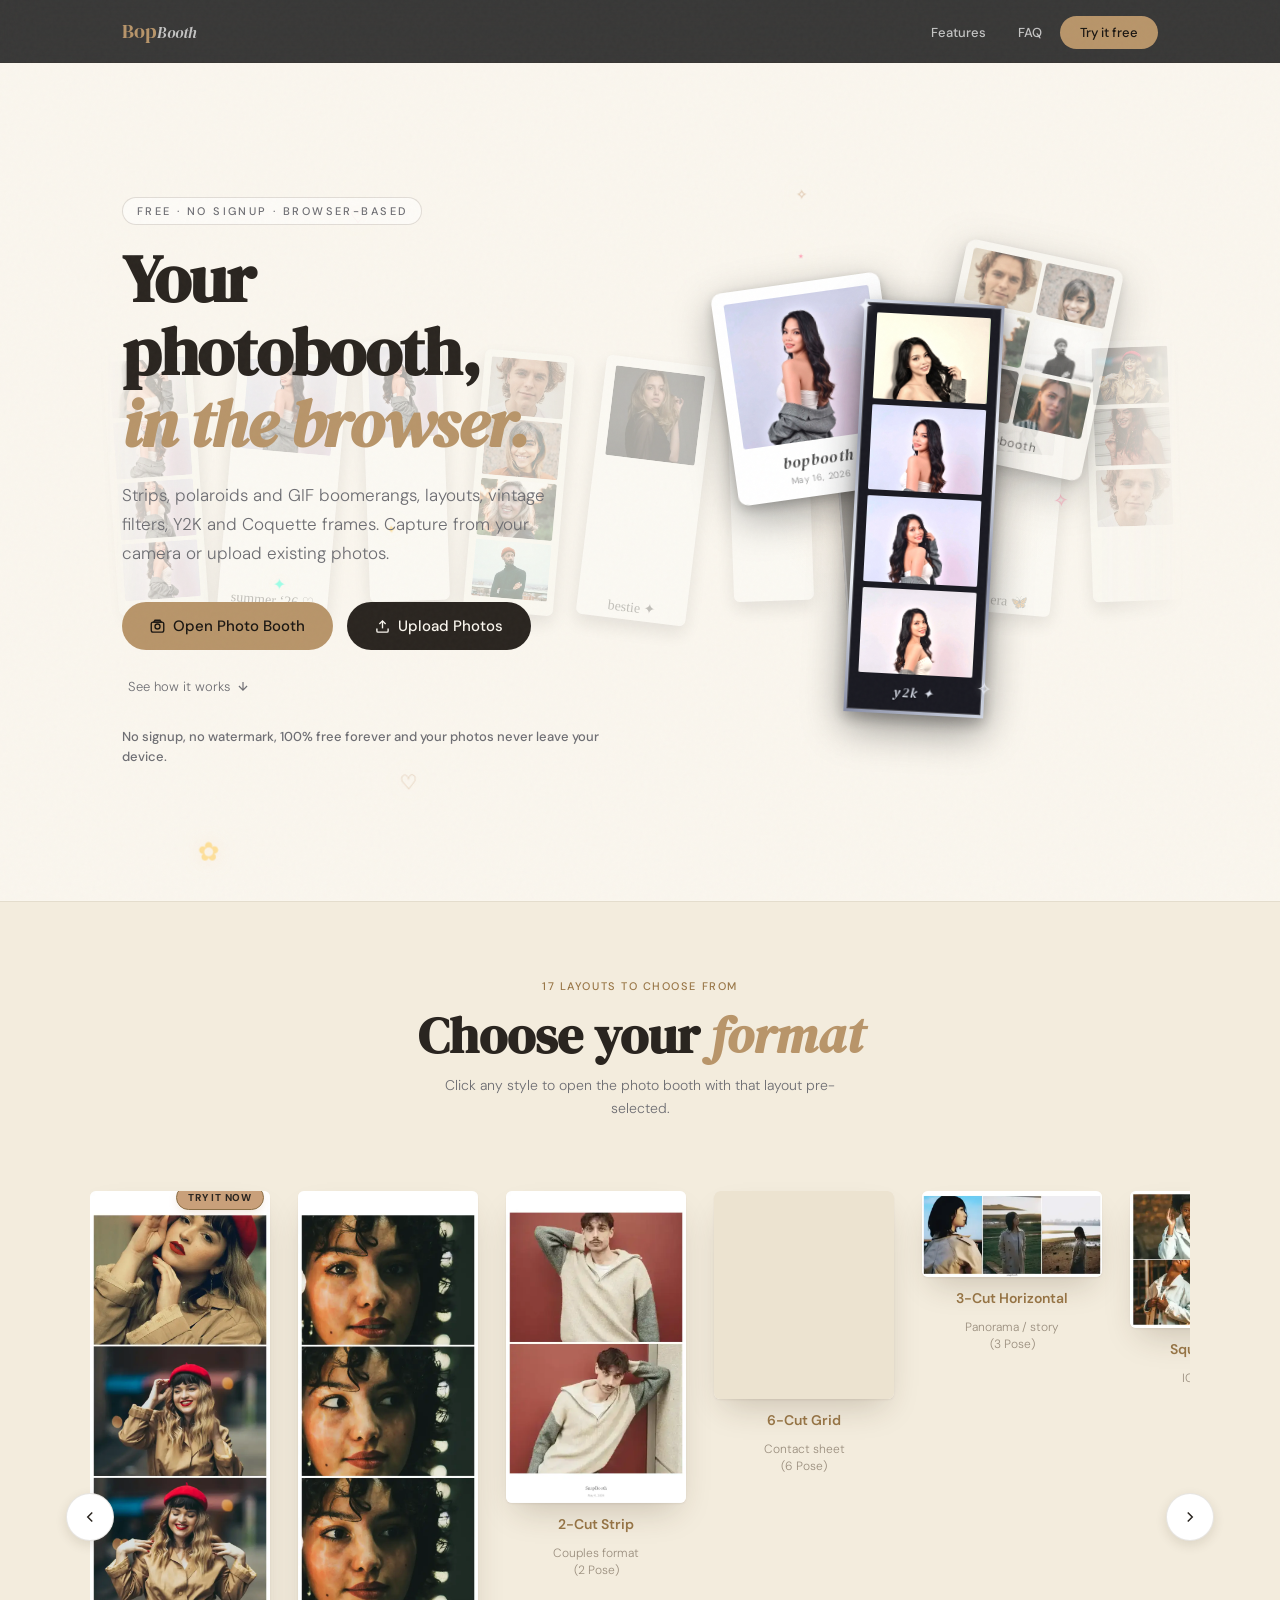
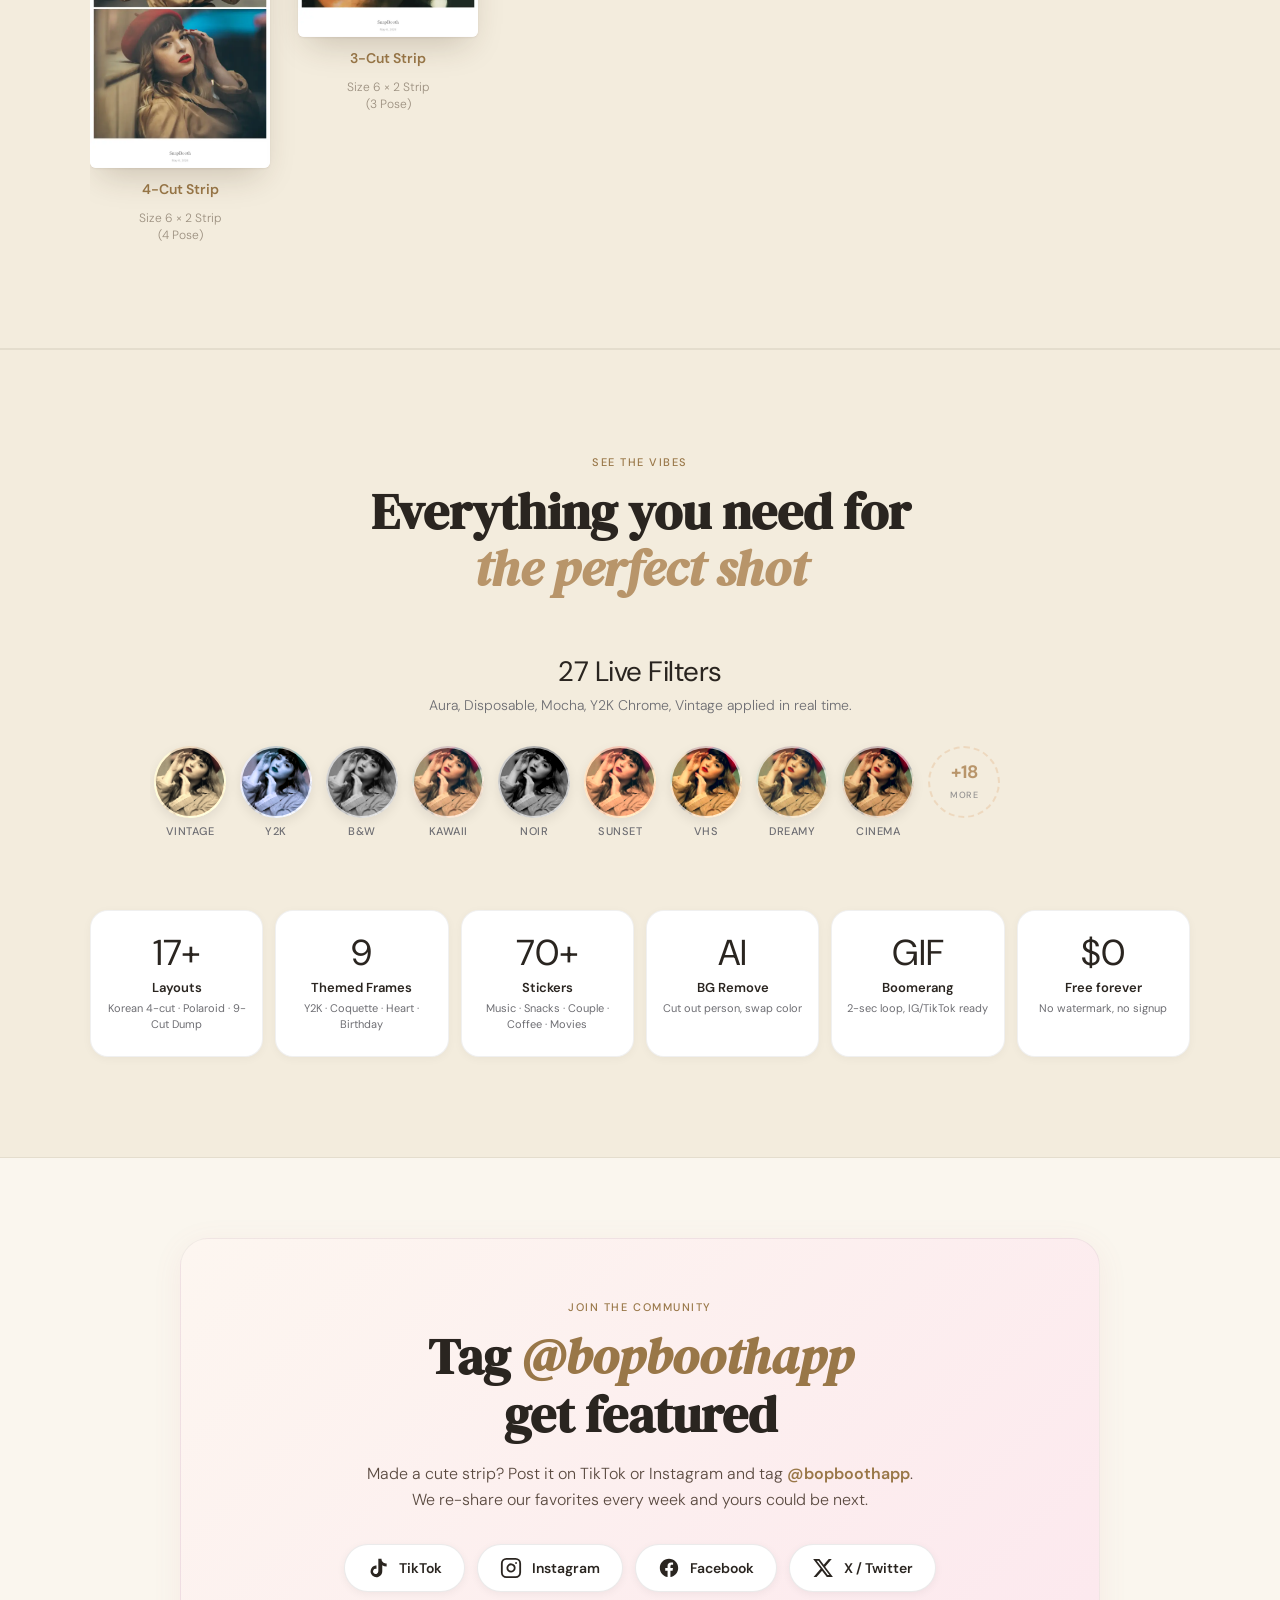
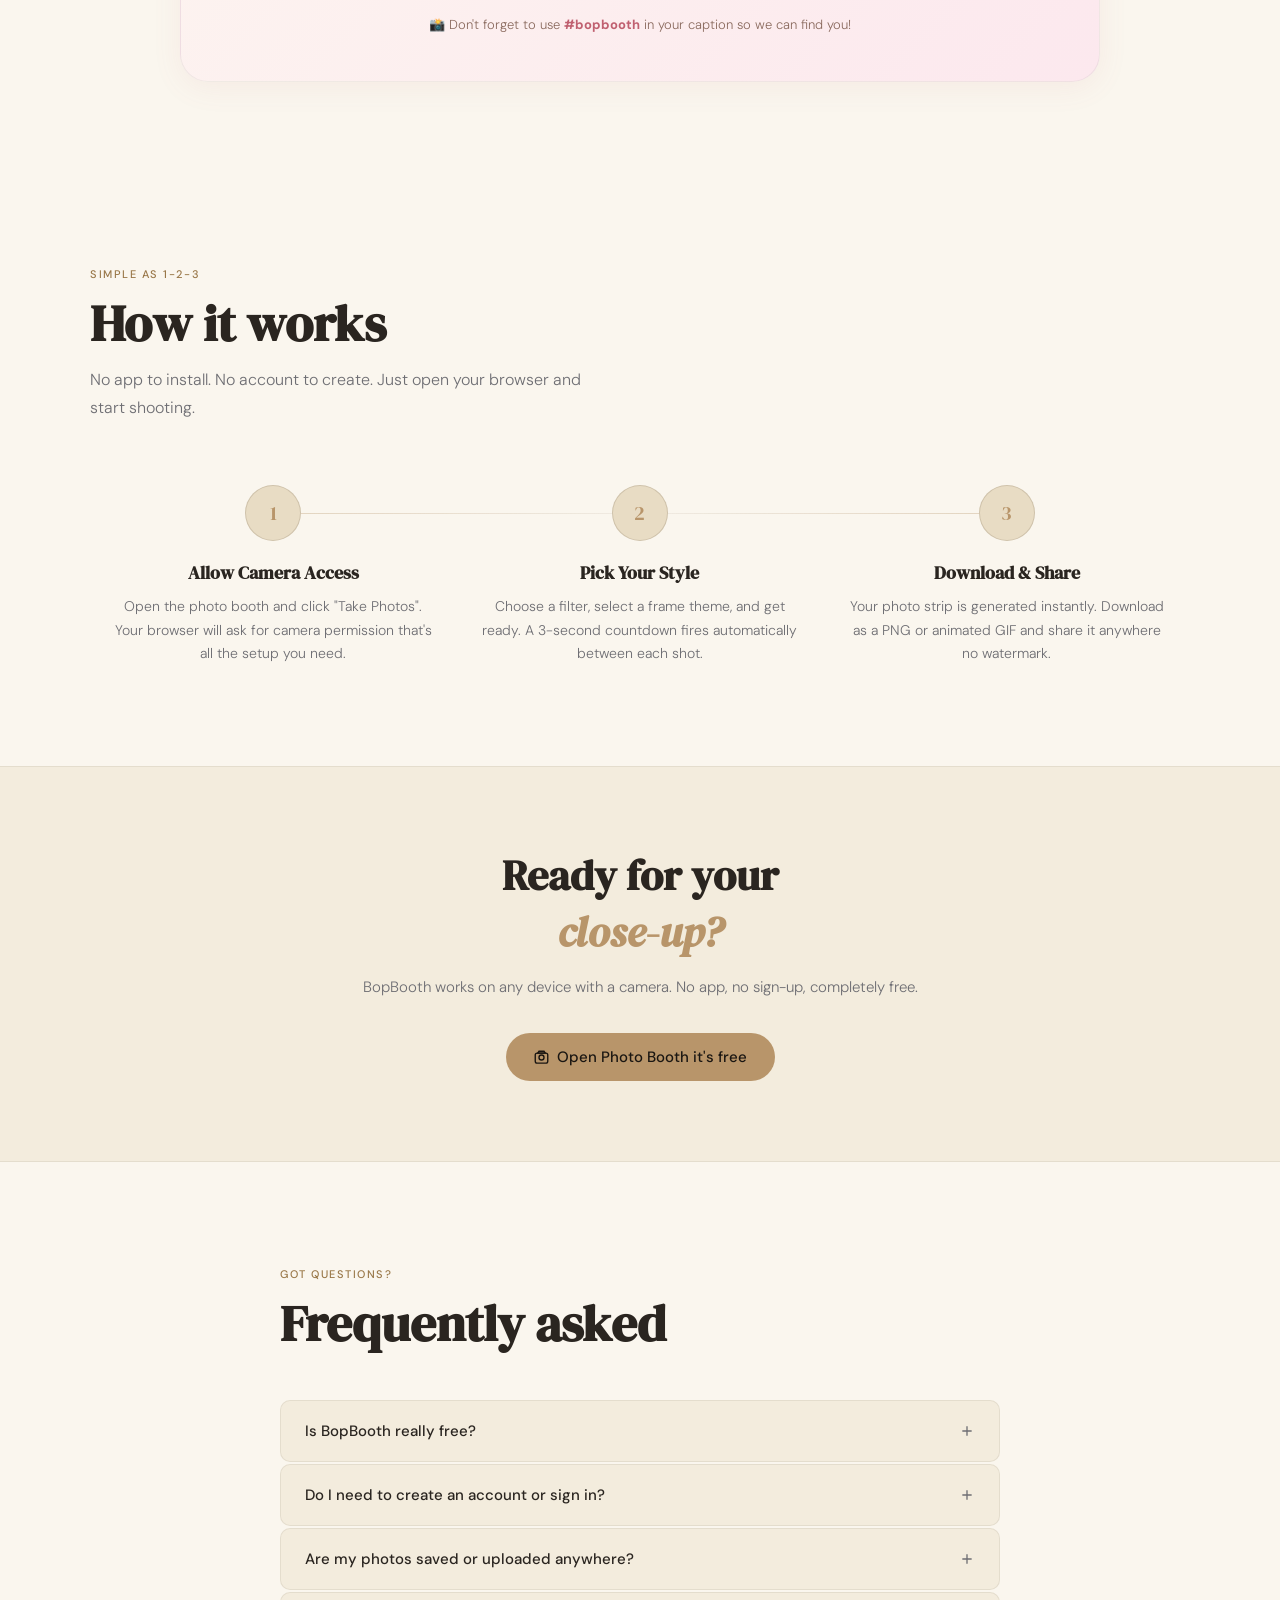
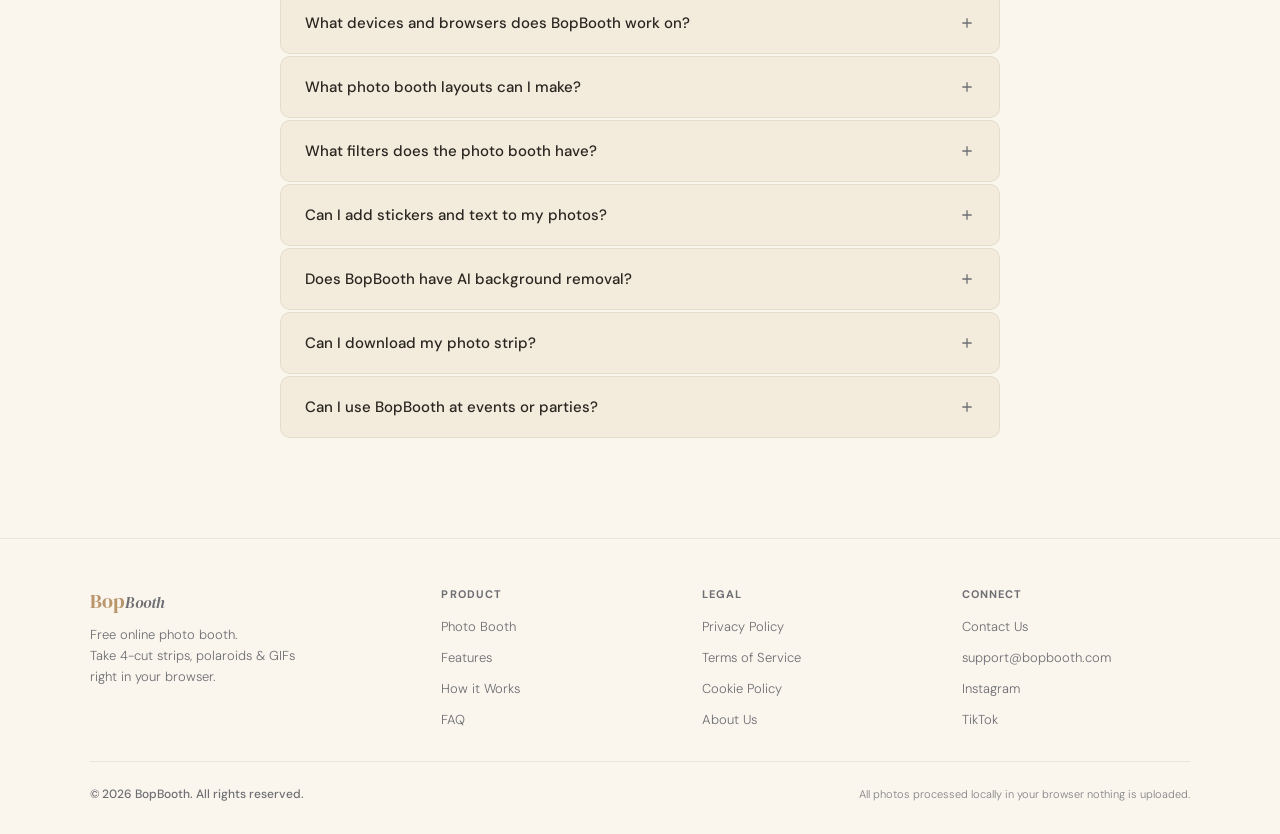
==== commit 984b4ec9: "fixed" ====
--- a/index.html
+++ b/index.html
@@ -232,19 +232,27 @@
          vibe ("ang cute" hook). -->
     <div class="hero-marquee" aria-hidden="true">
       <div class="hero-marquee-track">
+        <!-- Set 1: real BopBooth strip (classmate's actual shoot) -->
+        <div class="mq-strip"><img src="assets/hero/classmate-1.webp" alt=""><img src="assets/hero/classmate-2.webp" alt=""><img src="assets/hero/classmate-3.webp" alt=""><img src="assets/hero/classmate-4.webp" alt=""></div>
+        <div class="mq-strip mq-strip--polaroid"><img src="assets/hero/classmate-2.webp" alt=""><span class="mq-caption">summer ‘26 ♡</span></div>
+        <div class="mq-strip mq-strip--photocard"><img src="assets/hero/classmate-3.webp" alt=""></div>
         <div class="mq-strip"><img src="assets/hero/strip-back-1.webp" alt=""><img src="assets/hero/strip-back-2.webp" alt=""><img src="assets/hero/strip-back-3.webp" alt=""><img src="assets/hero/strip-back-4.webp" alt=""></div>
-        <div class="mq-strip mq-strip--polaroid"><img src="assets/hero/strip-front-1.webp" alt=""><span class="mq-caption">summer ‘26 ♡</span></div>
-        <div class="mq-strip mq-strip--photocard"><img src="assets/hero/strip-front-2.webp" alt=""></div>
+        <div class="mq-strip mq-strip--polaroid"><img src="assets/hero/strip-front-1.webp" alt=""><span class="mq-caption">bestie ✦</span></div>
+        <div class="mq-strip mq-strip--photocard"><img src="assets/hero/classmate-4.webp" alt=""></div>
+        <div class="mq-strip mq-strip--y2k"><img src="assets/hero/strip-front-2.webp" alt=""><img src="assets/hero/strip-front-3.webp" alt=""></div>
+        <div class="mq-strip mq-strip--polaroid"><img src="assets/hero/classmate-1.webp" alt=""><span class="mq-caption">solo era 🦋</span></div>
         <div class="mq-strip"><img src="assets/hero/strip-front-3.webp" alt=""><img src="assets/hero/strip-front-4.webp" alt=""><img src="assets/hero/strip-back-1.webp" alt=""></div>
-        <div class="mq-strip mq-strip--y2k"><img src="assets/hero/strip-back-2.webp" alt=""><img src="assets/hero/strip-back-3.webp" alt=""></div>
-        <div class="mq-strip mq-strip--polaroid"><img src="assets/hero/strip-front-2.webp" alt=""><span class="mq-caption">bestie ✦</span></div>
+
         <!-- Duplicate the set so the marquee loop is seamless -->
+        <div class="mq-strip"><img src="assets/hero/classmate-1.webp" alt=""><img src="assets/hero/classmate-2.webp" alt=""><img src="assets/hero/classmate-3.webp" alt=""><img src="assets/hero/classmate-4.webp" alt=""></div>
+        <div class="mq-strip mq-strip--polaroid"><img src="assets/hero/classmate-2.webp" alt=""><span class="mq-caption">summer ‘26 ♡</span></div>
+        <div class="mq-strip mq-strip--photocard"><img src="assets/hero/classmate-3.webp" alt=""></div>
         <div class="mq-strip"><img src="assets/hero/strip-back-1.webp" alt=""><img src="assets/hero/strip-back-2.webp" alt=""><img src="assets/hero/strip-back-3.webp" alt=""><img src="assets/hero/strip-back-4.webp" alt=""></div>
-        <div class="mq-strip mq-strip--polaroid"><img src="assets/hero/strip-front-1.webp" alt=""><span class="mq-caption">summer ‘26 ♡</span></div>
-        <div class="mq-strip mq-strip--photocard"><img src="assets/hero/strip-front-2.webp" alt=""></div>
+        <div class="mq-strip mq-strip--polaroid"><img src="assets/hero/strip-front-1.webp" alt=""><span class="mq-caption">bestie ✦</span></div>
+        <div class="mq-strip mq-strip--photocard"><img src="assets/hero/classmate-4.webp" alt=""></div>
+        <div class="mq-strip mq-strip--y2k"><img src="assets/hero/strip-front-2.webp" alt=""><img src="assets/hero/strip-front-3.webp" alt=""></div>
+        <div class="mq-strip mq-strip--polaroid"><img src="assets/hero/classmate-1.webp" alt=""><span class="mq-caption">solo era 🦋</span></div>
         <div class="mq-strip"><img src="assets/hero/strip-front-3.webp" alt=""><img src="assets/hero/strip-front-4.webp" alt=""><img src="assets/hero/strip-back-1.webp" alt=""></div>
-        <div class="mq-strip mq-strip--y2k"><img src="assets/hero/strip-back-2.webp" alt=""><img src="assets/hero/strip-back-3.webp" alt=""></div>
-        <div class="mq-strip mq-strip--polaroid"><img src="assets/hero/strip-front-2.webp" alt=""><span class="mq-caption">bestie ✦</span></div>
       </div>
     </div>
 
@@ -314,20 +322,20 @@
         <!-- MID: Polaroid (single shot, instant-print look) -->
         <div class="strip-card strip-card--polaroid">
           <div class="strip-photo">
-            <img src="assets/hero/strip-front-3.webp" alt="" class="filter-cycle">
+            <img src="assets/hero/classmate-2.webp" alt="" class="filter-cycle">
           </div>
           <div class="polaroid-caption">
             <div class="strip-brand">BopBooth</div>
-            <div class="strip-date">May 6, 2026</div>
-          </div>
-        </div>
-
-        <!-- FRONT: 4-Cut Strip with Y2K Chrome frame -->
+            <div class="strip-date">May 16, 2026</div>
+          </div>
+        </div>
+
+        <!-- FRONT: 4-Cut Strip with Y2K Chrome frame (real BopBooth strip!) -->
         <div class="strip-card strip-card--y2k">
-          <div class="strip-photo"><img src="assets/hero/strip-front-1.webp" alt="" style="filter:sepia(60%) contrast(1.1) brightness(1.05) saturate(0.8)"></div>
-          <div class="strip-photo"><img src="assets/hero/strip-front-2.webp" alt="" style="filter:grayscale(100%) contrast(1.1)"></div>
-          <div class="strip-photo"><img src="assets/hero/strip-front-3.webp" alt="" style="filter:brightness(1.15) saturate(1.3)"></div>
-          <div class="strip-photo"><img src="assets/hero/strip-front-4.webp" alt="" style="filter:sepia(30%) saturate(1.4) brightness(1.08)"></div>
+          <div class="strip-photo"><img src="assets/hero/classmate-1.webp" alt="" style="filter:sepia(40%) contrast(1.05) saturate(0.9)"></div>
+          <div class="strip-photo"><img src="assets/hero/classmate-2.webp" alt="" style="filter:contrast(1.05) brightness(1.05)"></div>
+          <div class="strip-photo"><img src="assets/hero/classmate-3.webp" alt="" style="filter:brightness(1.08) saturate(1.1)"></div>
+          <div class="strip-photo"><img src="assets/hero/classmate-4.webp" alt="" style="filter:sepia(20%) saturate(1.15) brightness(1.05)"></div>
           <div class="strip-brand strip-brand--y2k">Y2K ✦</div>
           <span class="y2k-spark y2k-spark--tl">✦</span>
           <span class="y2k-spark y2k-spark--br">✧</span>
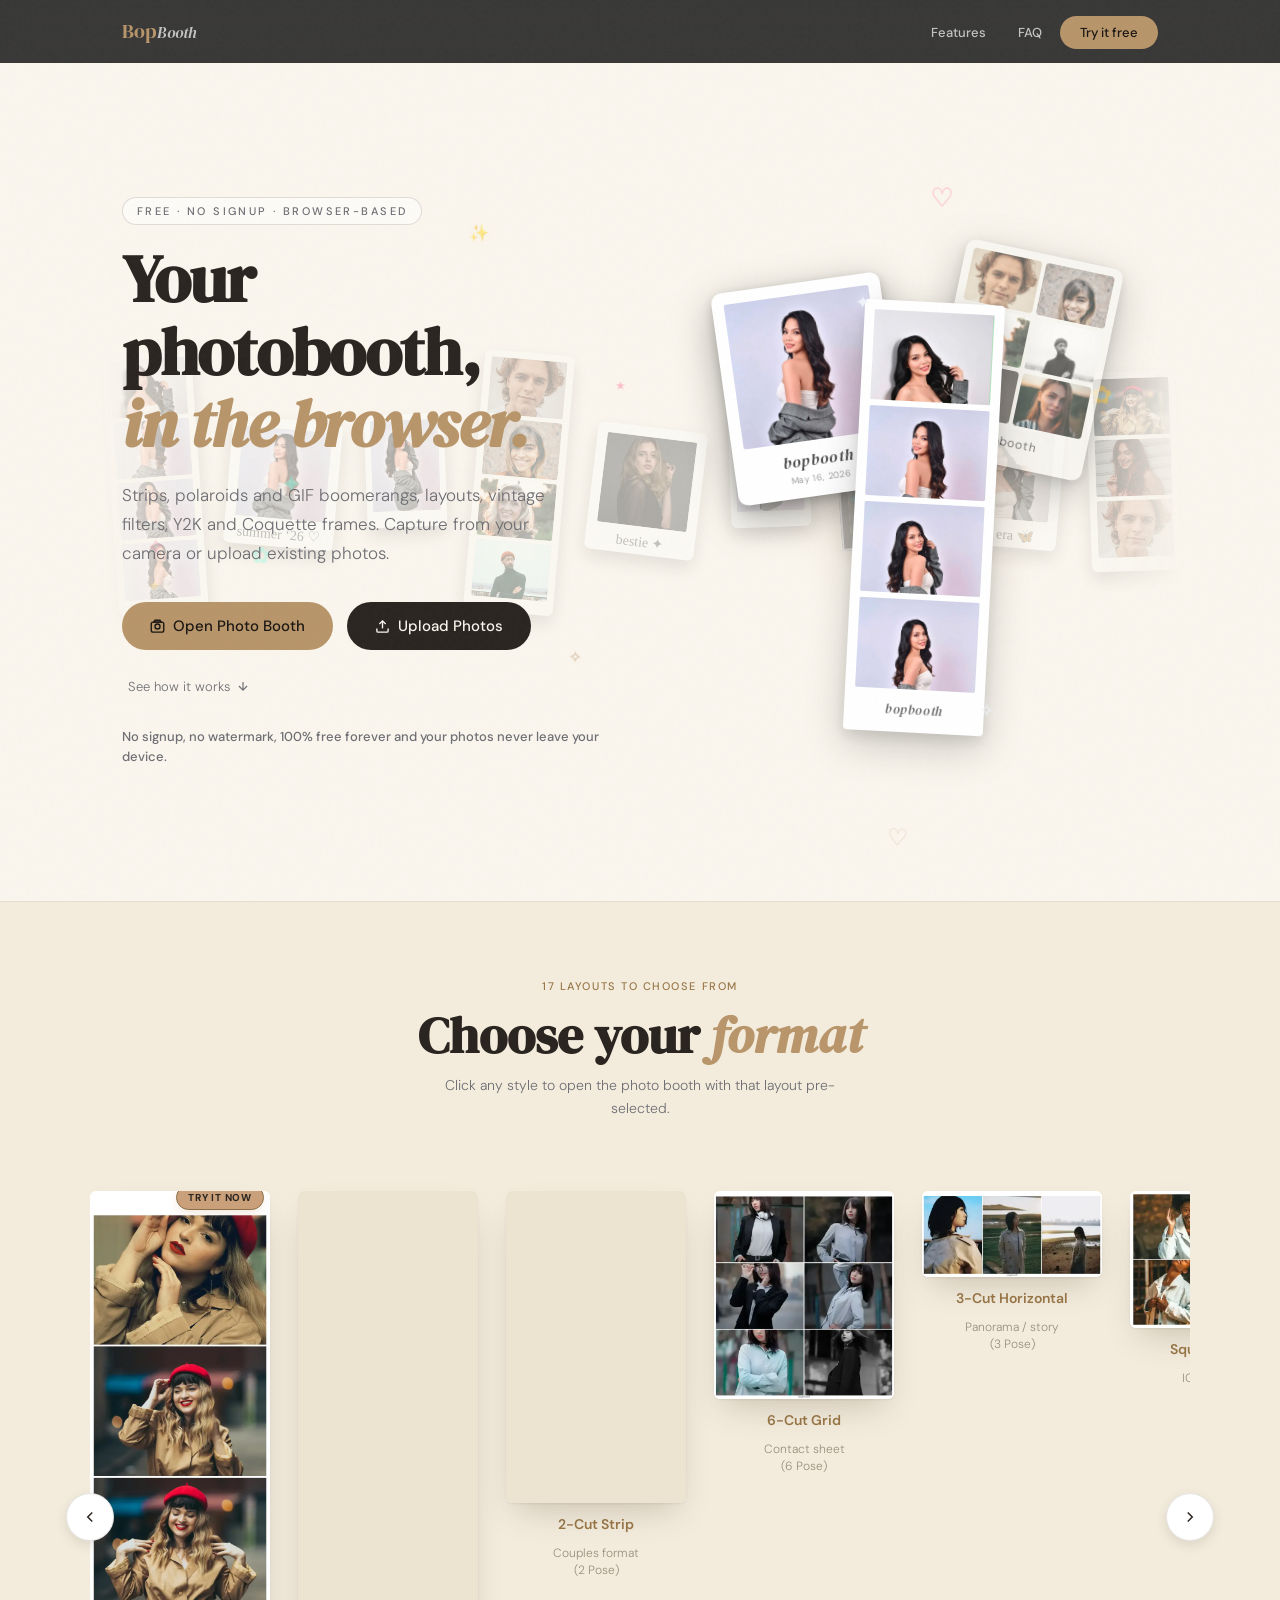
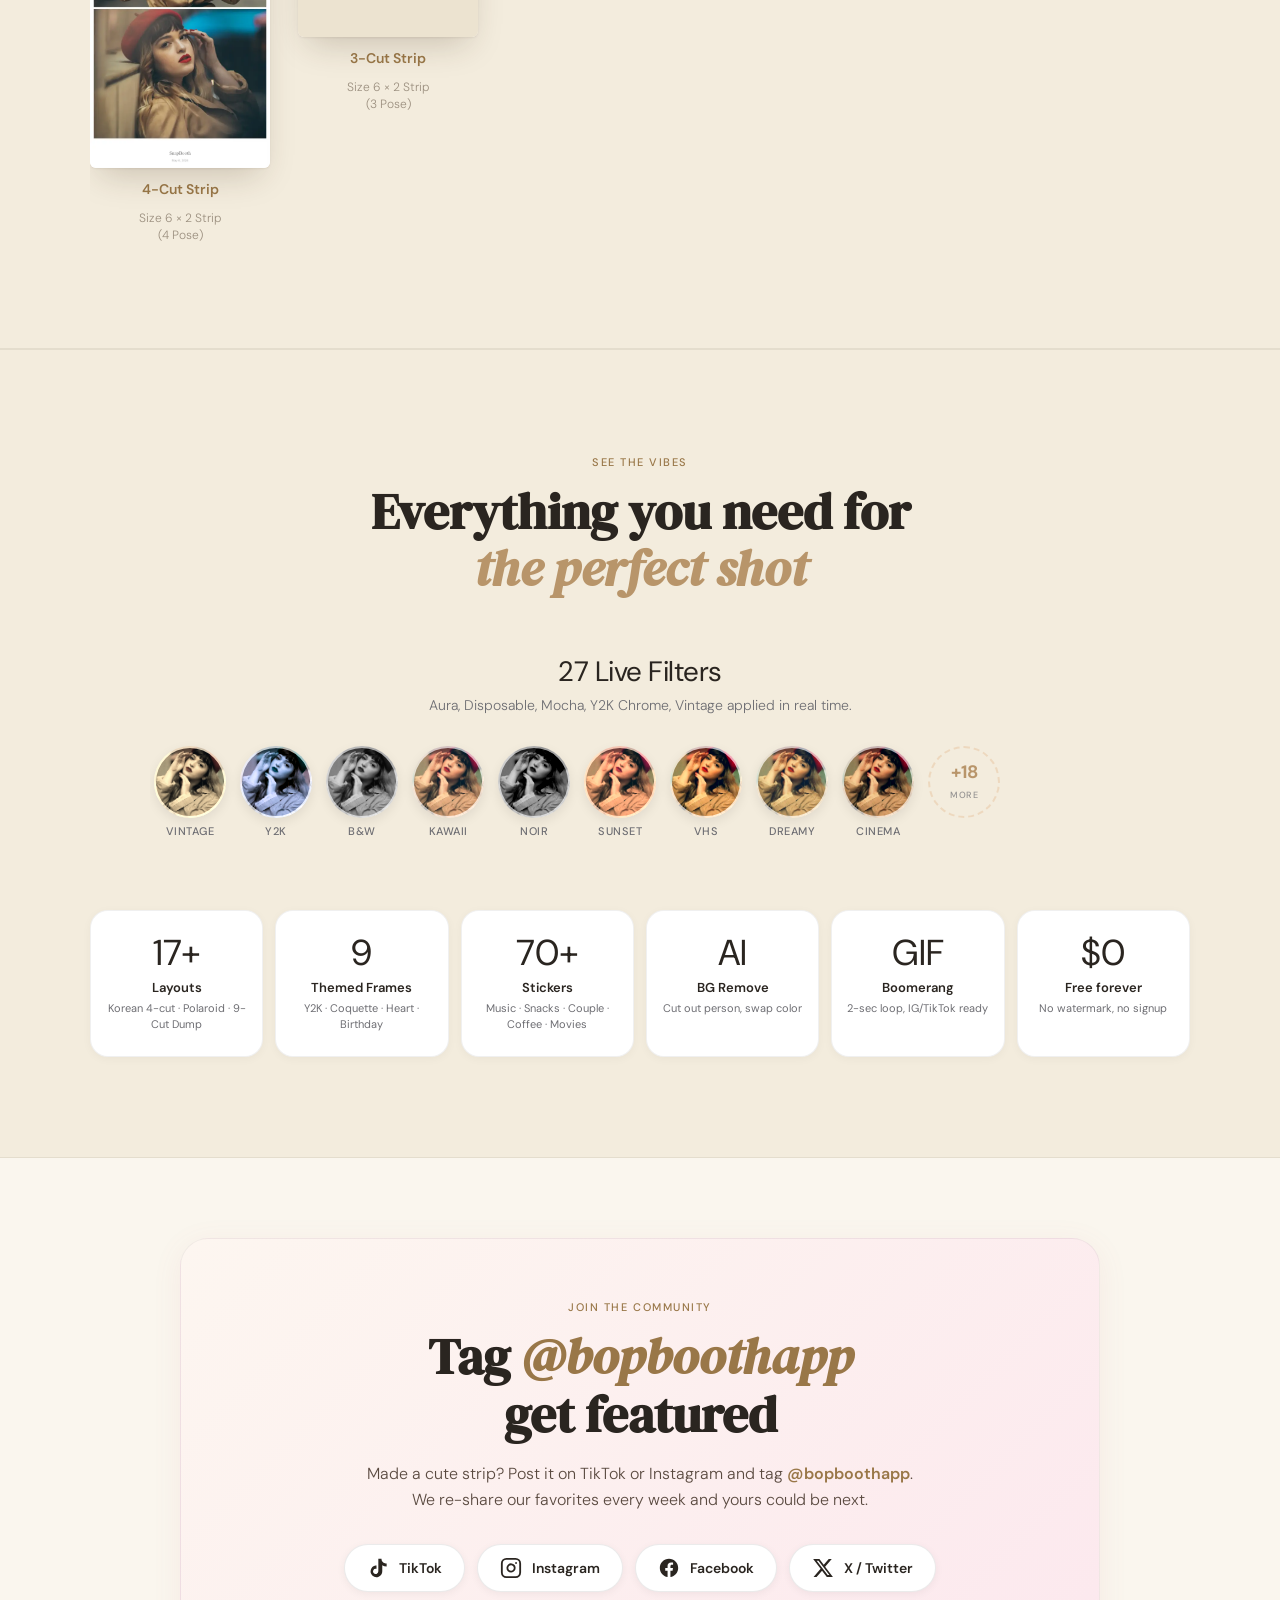
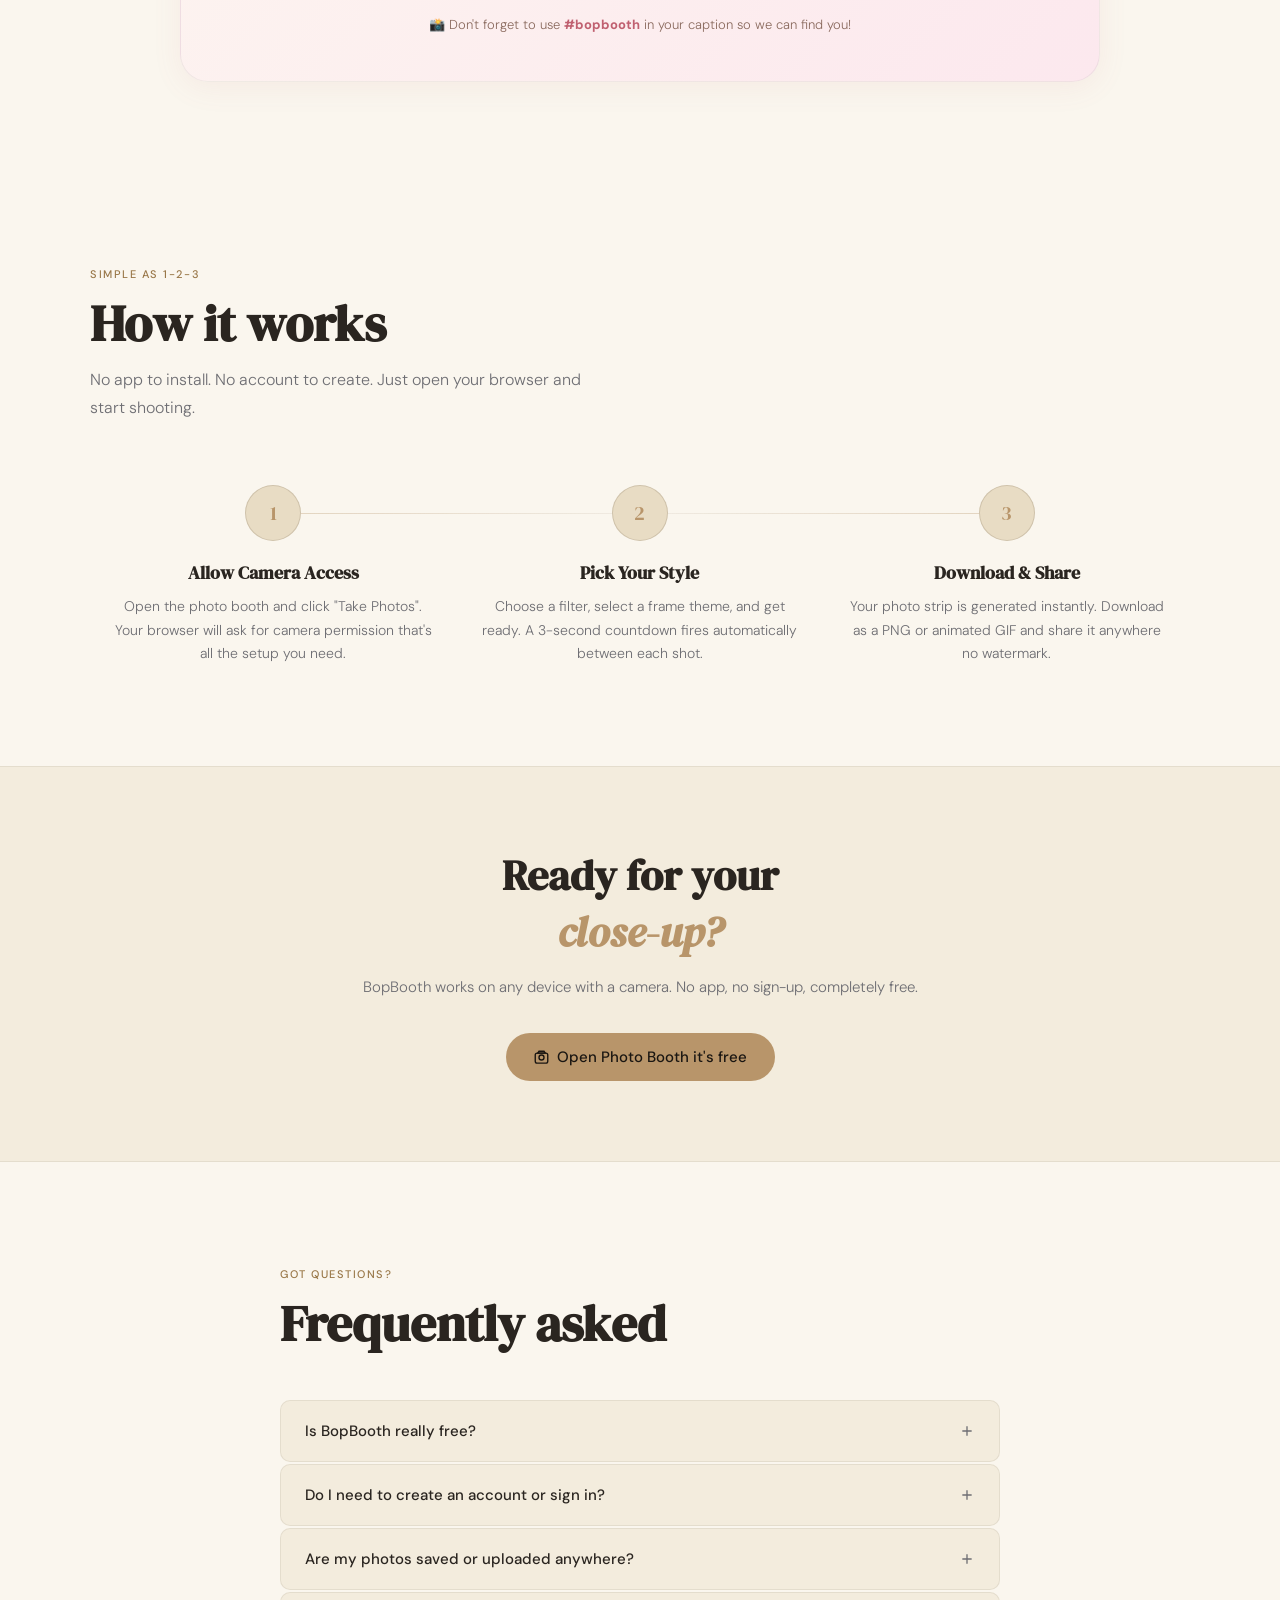
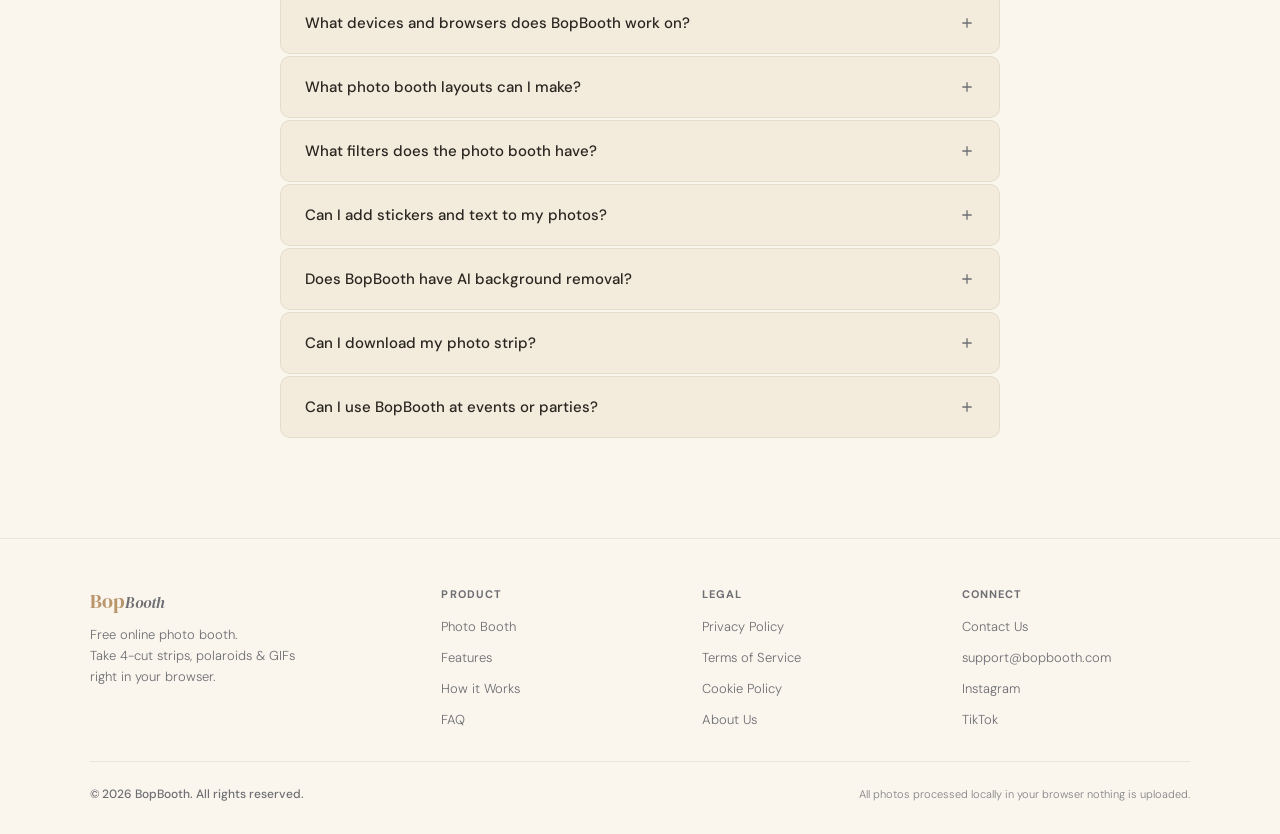
==== commit a5acf0f7: "fixed" ====
--- a/index.html
+++ b/index.html
@@ -330,13 +330,13 @@
           </div>
         </div>
 
-        <!-- FRONT: 4-Cut Strip with Y2K Chrome frame (real BopBooth strip!) -->
+        <!-- FRONT: Clean 4-Cut Strip with her photos as-is (no heavy filters) -->
         <div class="strip-card strip-card--y2k">
-          <div class="strip-photo"><img src="assets/hero/classmate-1.webp" alt="" style="filter:sepia(40%) contrast(1.05) saturate(0.9)"></div>
-          <div class="strip-photo"><img src="assets/hero/classmate-2.webp" alt="" style="filter:contrast(1.05) brightness(1.05)"></div>
-          <div class="strip-photo"><img src="assets/hero/classmate-3.webp" alt="" style="filter:brightness(1.08) saturate(1.1)"></div>
-          <div class="strip-photo"><img src="assets/hero/classmate-4.webp" alt="" style="filter:sepia(20%) saturate(1.15) brightness(1.05)"></div>
-          <div class="strip-brand strip-brand--y2k">Y2K ✦</div>
+          <div class="strip-photo"><img src="assets/hero/classmate-1.webp" alt=""></div>
+          <div class="strip-photo"><img src="assets/hero/classmate-2.webp" alt=""></div>
+          <div class="strip-photo"><img src="assets/hero/classmate-3.webp" alt=""></div>
+          <div class="strip-photo"><img src="assets/hero/classmate-4.webp" alt=""></div>
+          <div class="strip-brand strip-brand--y2k">BopBooth</div>
           <span class="y2k-spark y2k-spark--tl">✦</span>
           <span class="y2k-spark y2k-spark--br">✧</span>
         </div>
--- a/css/landing.css
+++ b/css/landing.css
@@ -312,6 +312,7 @@
 .hero-marquee-track {
   display: flex;
   gap: 28px;
+  align-items: center;             /* let each card keep its natural height */
   animation: hero-marquee-scroll 60s linear infinite;
   will-change: transform;
   padding: 0 20px;
@@ -341,7 +342,9 @@
   width: 100%;
   aspect-ratio: 4/3;
   object-fit: cover;
+  object-position: center 28%;   /* anchor crop to the face area, not the middle */
   border-radius: 2px;
+  background: #f0e9dc;            /* fallback while loading so it never looks fully blank */
 }
 .mq-strip--polaroid {
   background: #fff;
@@ -349,7 +352,7 @@
   padding: 10px 10px 28px;
   position: relative;
 }
-.mq-strip--polaroid img { aspect-ratio: 1/1; }
+.mq-strip--polaroid img { aspect-ratio: 1/1; object-position: center 22%; }
 .mq-caption {
   position: absolute;
   left: 0; right: 0;
@@ -364,7 +367,7 @@
   width: 80px;
   padding: 6px 6px 16px;
 }
-.mq-strip--photocard img { aspect-ratio: 3/4; }
+.mq-strip--photocard img { aspect-ratio: 3/4; object-position: center 18%; }
 .mq-strip--y2k {
   background: #1a1a22;
   border: 2px solid;
@@ -974,15 +977,12 @@
   width: 140px;
   left: 130px;
   top: 50px;
-  padding: 10px;
-  background: #1a1a22;
-  border: 3px solid;
-  border-image: linear-gradient(135deg, #dde2ee 0%, #9aa0b4 25%, #f0f3fa 50%, #8a90a8 75%, #cfd5e2 100%) 1;
+  padding: 10px 10px 14px;
+  background: #ffffff;
   border-radius: 4px;
   box-shadow:
-    0 0 0 1px rgba(255, 255, 255, 0.2) inset,
-    0 14px 40px rgba(0, 0, 0, .4),
-    0 6px 14px rgba(0, 0, 0, .25);
+    0 14px 40px rgba(0, 0, 0, .18),
+    0 6px 14px rgba(0, 0, 0, .10);
   --rest: rotate(3deg) translateY(0);
   --rest-up: rotate(3deg) translateY(-8px);
   transform: var(--rest);
@@ -999,11 +999,10 @@
   font-family: 'DM Serif Display', serif;
   font-style: italic;
   font-size: 13px;
-  color: #dde2ee;
+  color: rgba(0, 0, 0, 0.55);
   text-align: center;
-  letter-spacing: 0.12em;
-  margin-top: 4px;
-  text-shadow: 0 1px 2px rgba(0, 0, 0, 0.5);
+  letter-spacing: 0.04em;
+  margin-top: 6px;
 }
 .y2k-spark {
   position: absolute;
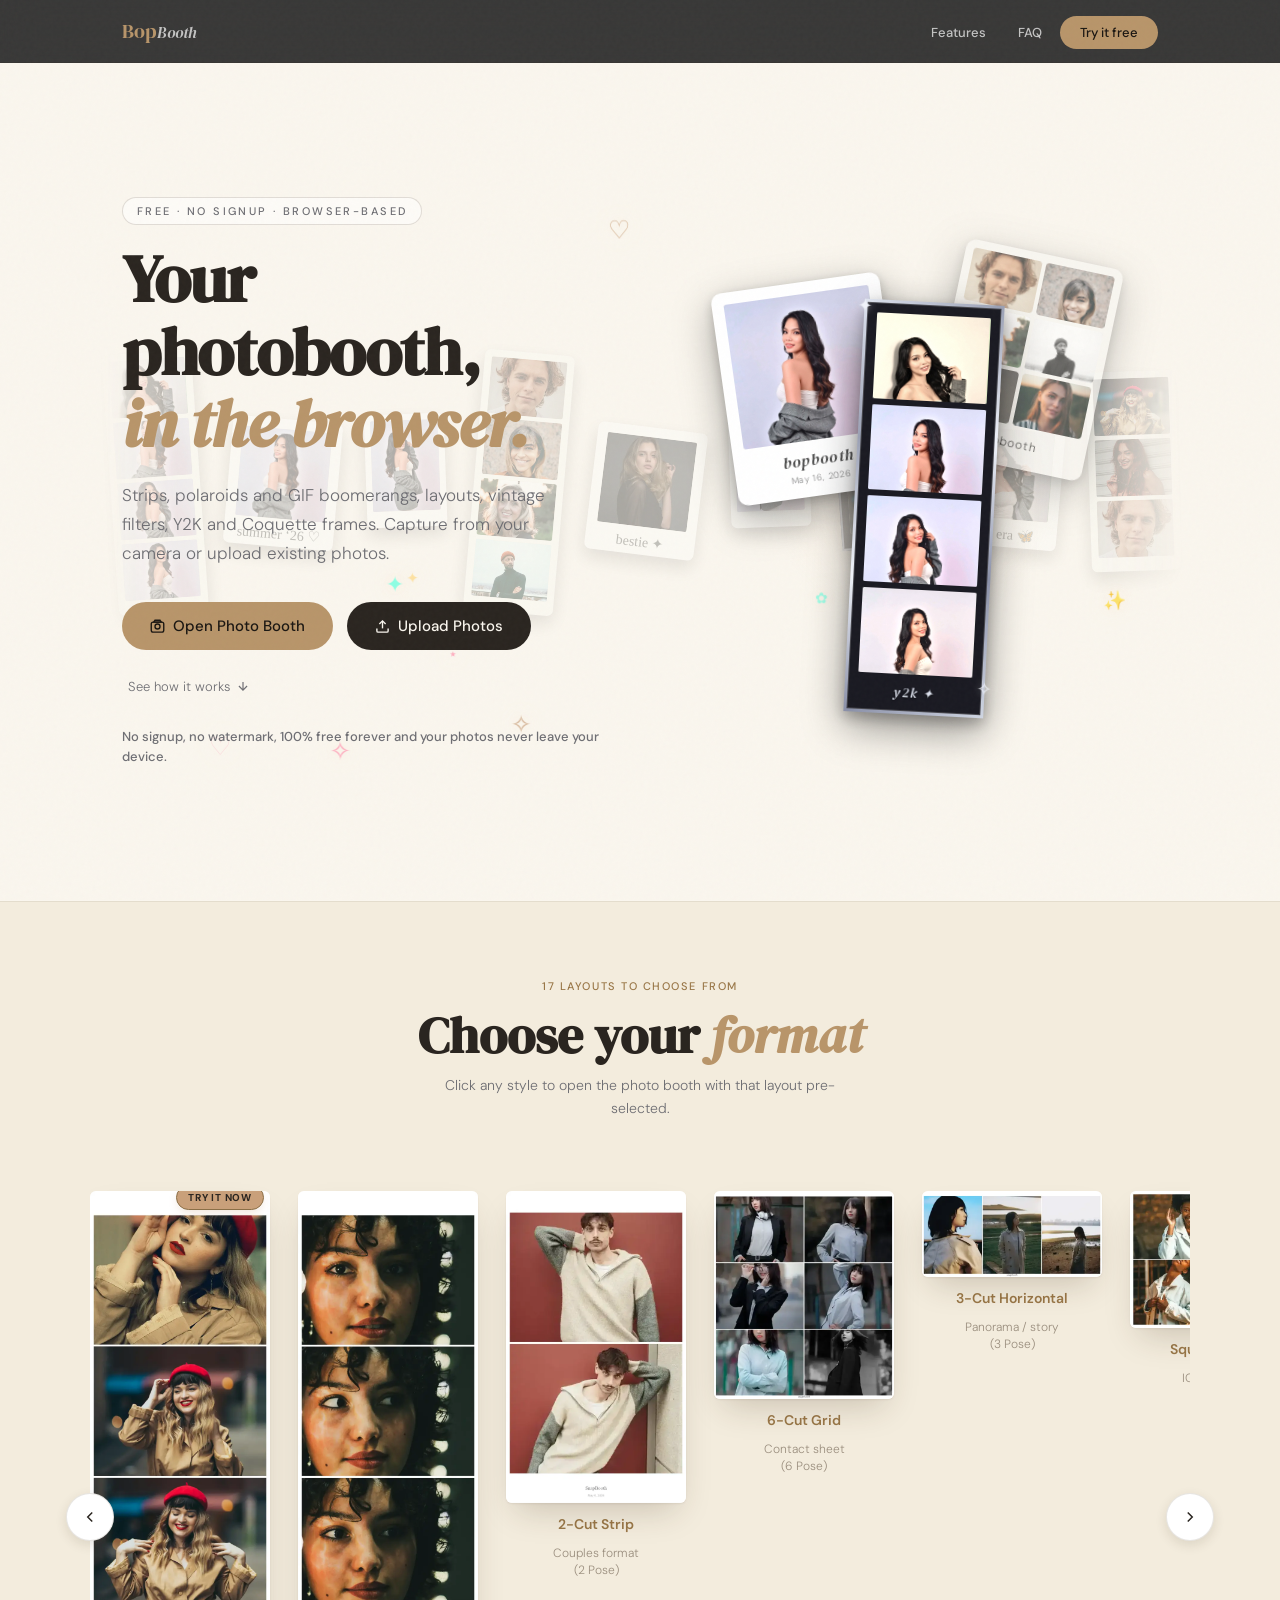
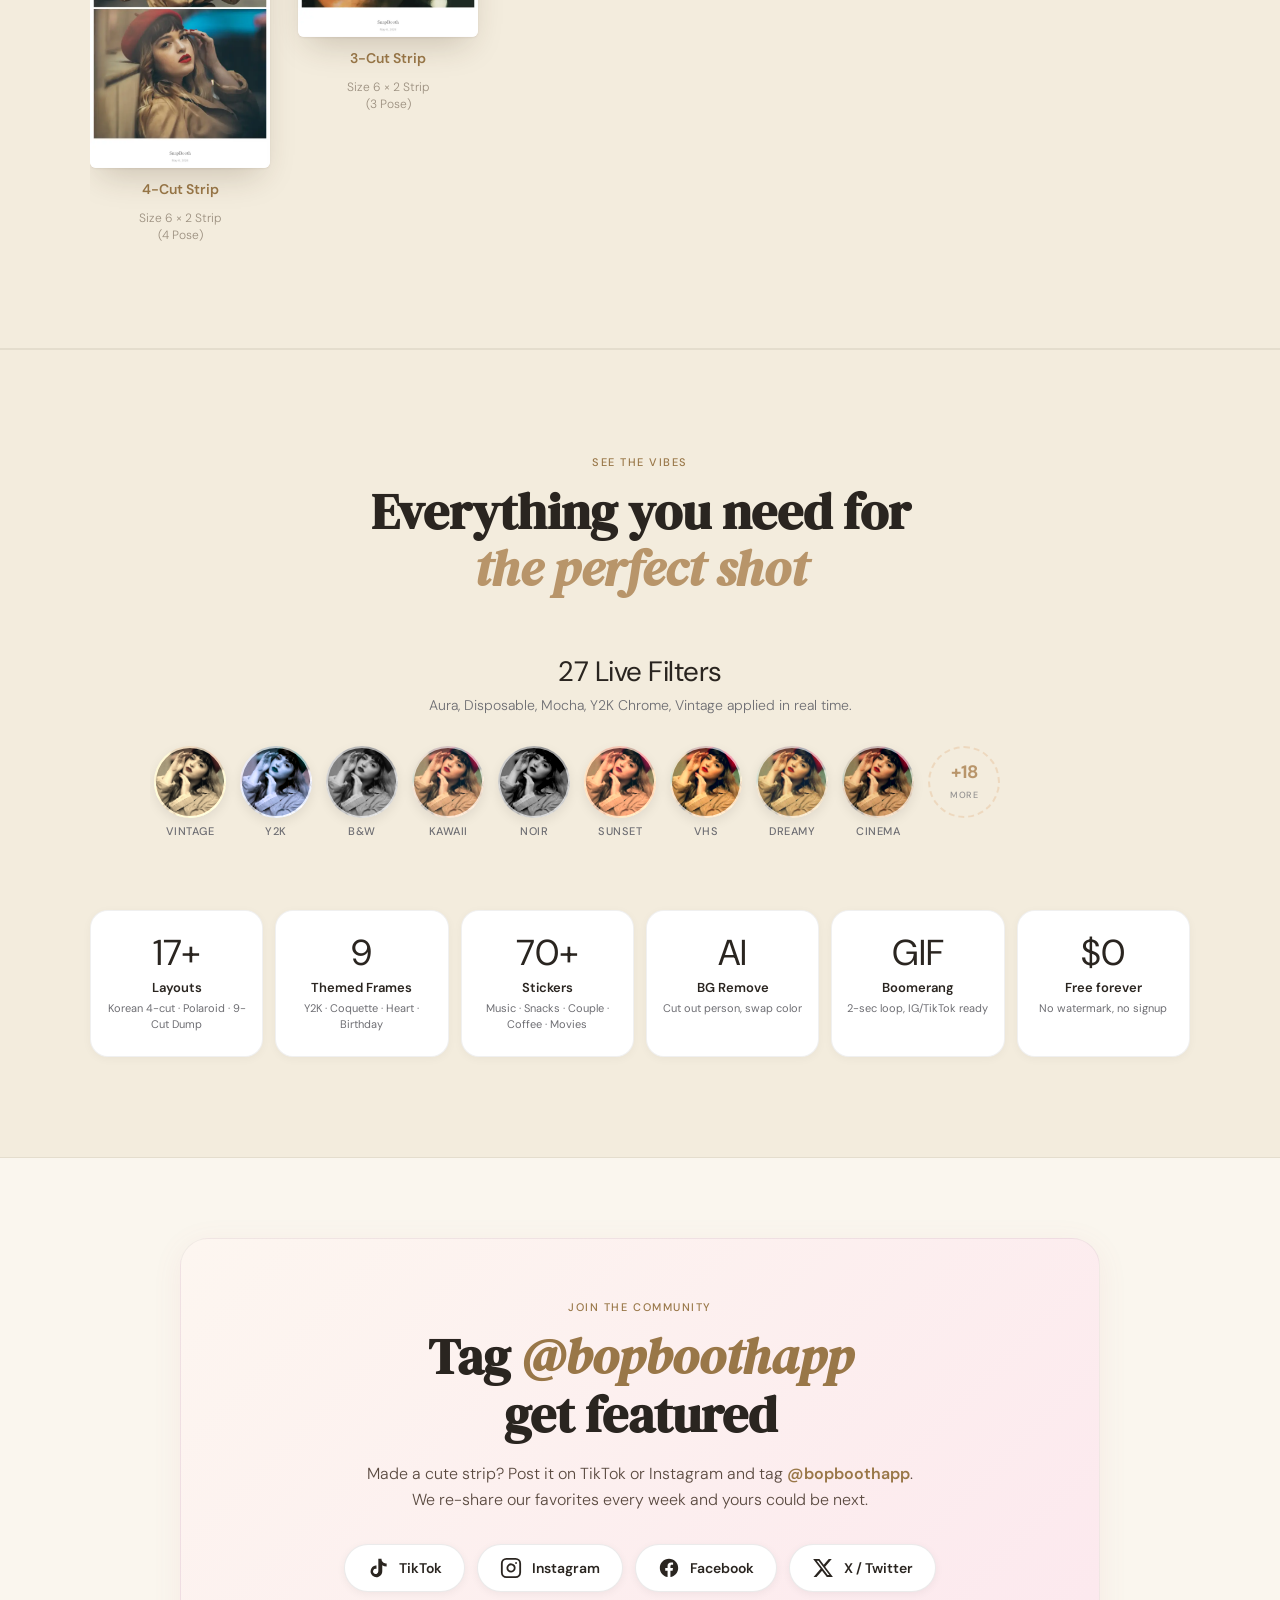
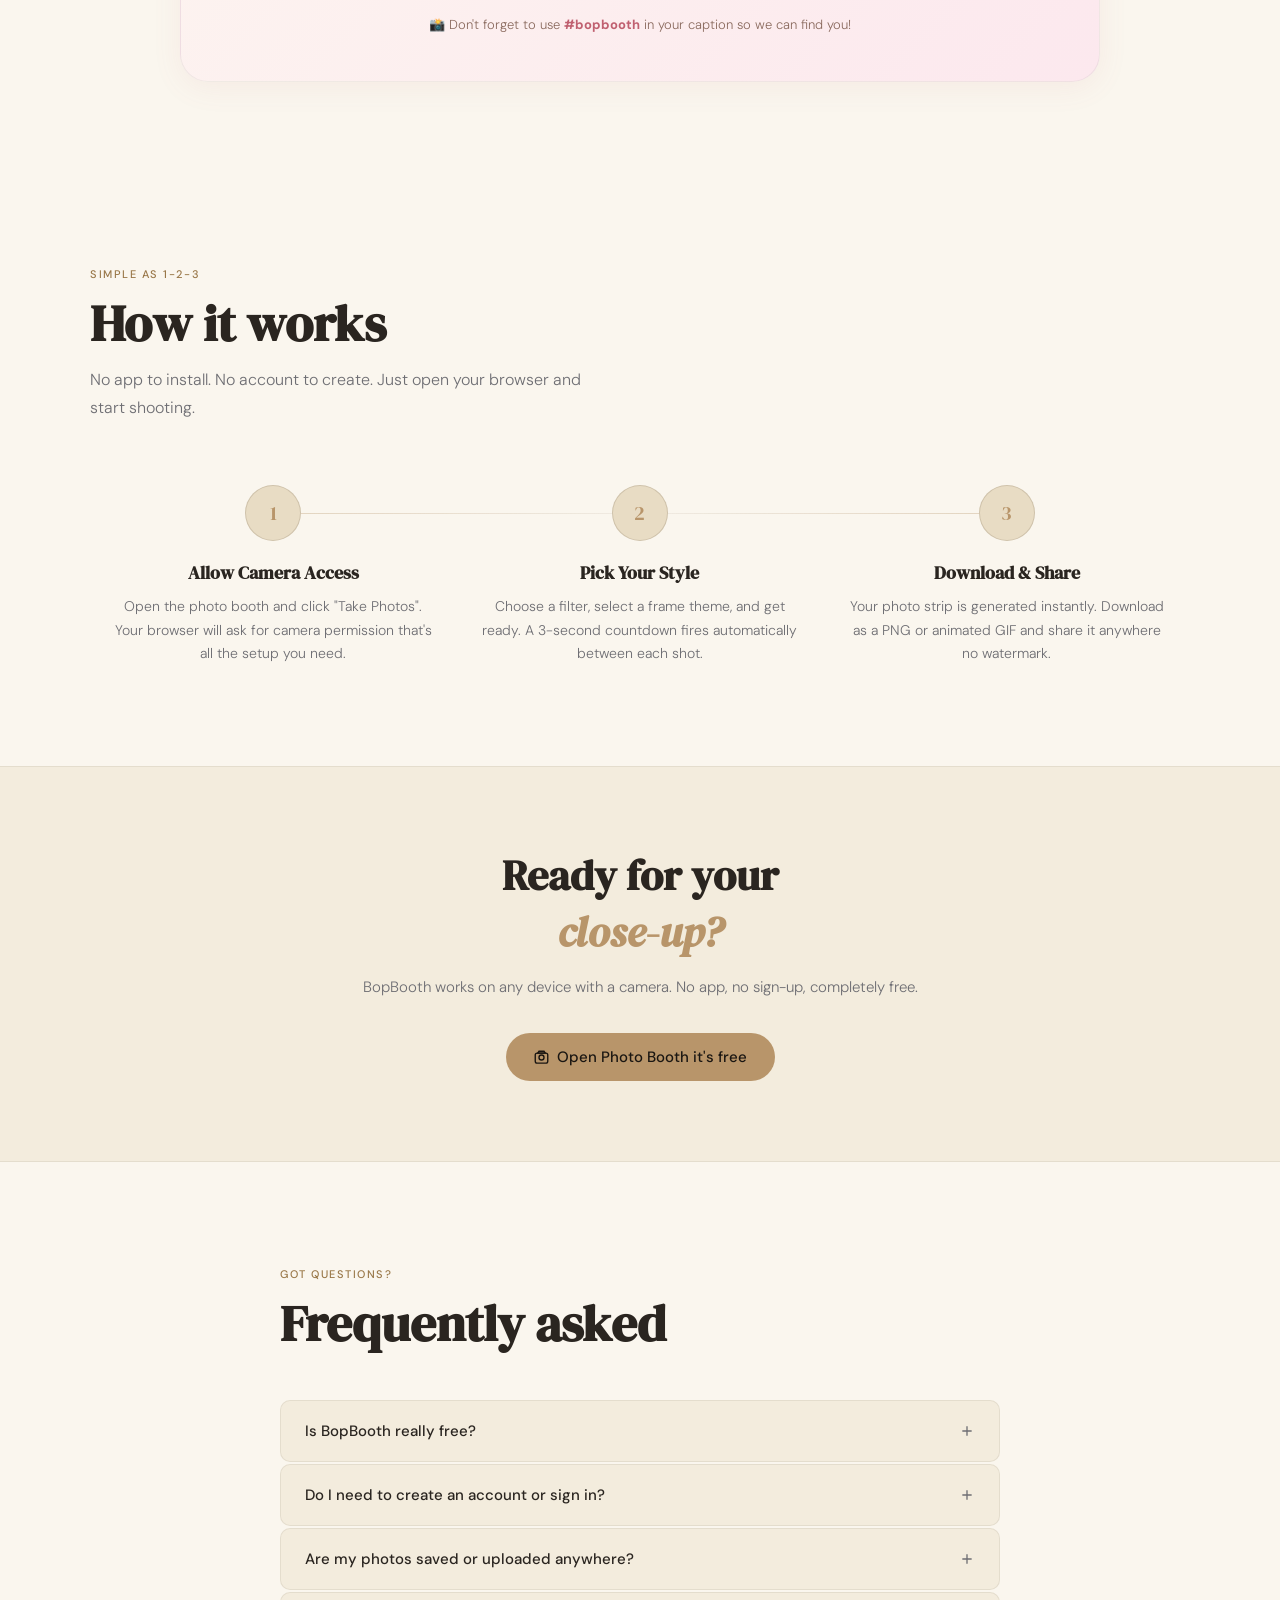
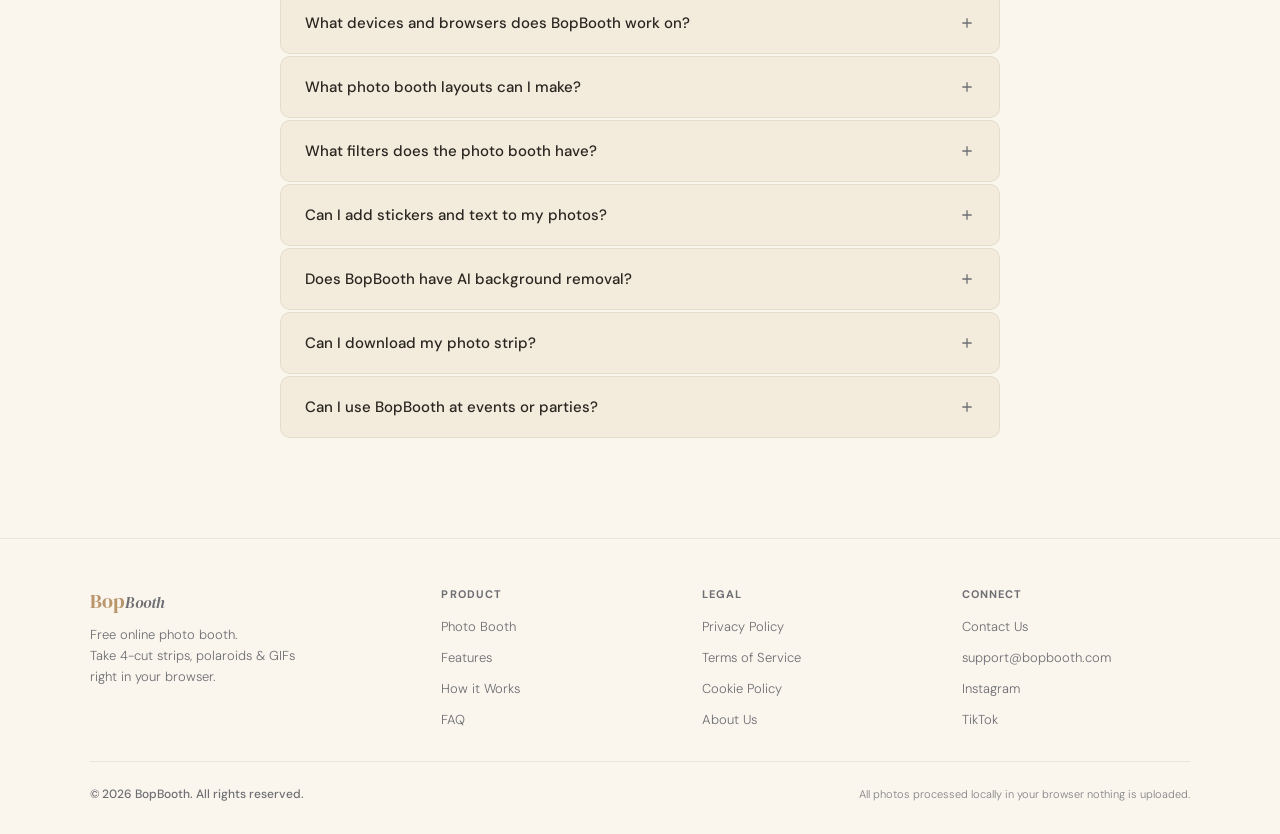
==== commit 6a715a43: "fixed" ====
--- a/index.html
+++ b/index.html
@@ -330,13 +330,13 @@
           </div>
         </div>
 
-        <!-- FRONT: Clean 4-Cut Strip with her photos as-is (no heavy filters) -->
+        <!-- FRONT: 4-Cut Strip with Y2K Chrome frame -->
         <div class="strip-card strip-card--y2k">
-          <div class="strip-photo"><img src="assets/hero/classmate-1.webp" alt=""></div>
-          <div class="strip-photo"><img src="assets/hero/classmate-2.webp" alt=""></div>
-          <div class="strip-photo"><img src="assets/hero/classmate-3.webp" alt=""></div>
-          <div class="strip-photo"><img src="assets/hero/classmate-4.webp" alt=""></div>
-          <div class="strip-brand strip-brand--y2k">BopBooth</div>
+          <div class="strip-photo"><img src="assets/hero/classmate-1.webp" alt="" style="filter:sepia(40%) contrast(1.05) saturate(0.9)"></div>
+          <div class="strip-photo"><img src="assets/hero/classmate-2.webp" alt="" style="filter:contrast(1.05) brightness(1.05)"></div>
+          <div class="strip-photo"><img src="assets/hero/classmate-3.webp" alt="" style="filter:brightness(1.08) saturate(1.1)"></div>
+          <div class="strip-photo"><img src="assets/hero/classmate-4.webp" alt="" style="filter:sepia(20%) saturate(1.15) brightness(1.05)"></div>
+          <div class="strip-brand strip-brand--y2k">Y2K ✦</div>
           <span class="y2k-spark y2k-spark--tl">✦</span>
           <span class="y2k-spark y2k-spark--br">✧</span>
         </div>
--- a/css/landing.css
+++ b/css/landing.css
@@ -977,12 +977,15 @@
   width: 140px;
   left: 130px;
   top: 50px;
-  padding: 10px 10px 14px;
-  background: #ffffff;
+  padding: 10px;
+  background: #1a1a22;
+  border: 3px solid;
+  border-image: linear-gradient(135deg, #dde2ee 0%, #9aa0b4 25%, #f0f3fa 50%, #8a90a8 75%, #cfd5e2 100%) 1;
   border-radius: 4px;
   box-shadow:
-    0 14px 40px rgba(0, 0, 0, .18),
-    0 6px 14px rgba(0, 0, 0, .10);
+    0 0 0 1px rgba(255, 255, 255, 0.2) inset,
+    0 14px 40px rgba(0, 0, 0, .4),
+    0 6px 14px rgba(0, 0, 0, .25);
   --rest: rotate(3deg) translateY(0);
   --rest-up: rotate(3deg) translateY(-8px);
   transform: var(--rest);
@@ -999,10 +1002,11 @@
   font-family: 'DM Serif Display', serif;
   font-style: italic;
   font-size: 13px;
-  color: rgba(0, 0, 0, 0.55);
+  color: #dde2ee;
   text-align: center;
-  letter-spacing: 0.04em;
-  margin-top: 6px;
+  letter-spacing: 0.12em;
+  margin-top: 4px;
+  text-shadow: 0 1px 2px rgba(0, 0, 0, 0.5);
 }
 .y2k-spark {
   position: absolute;
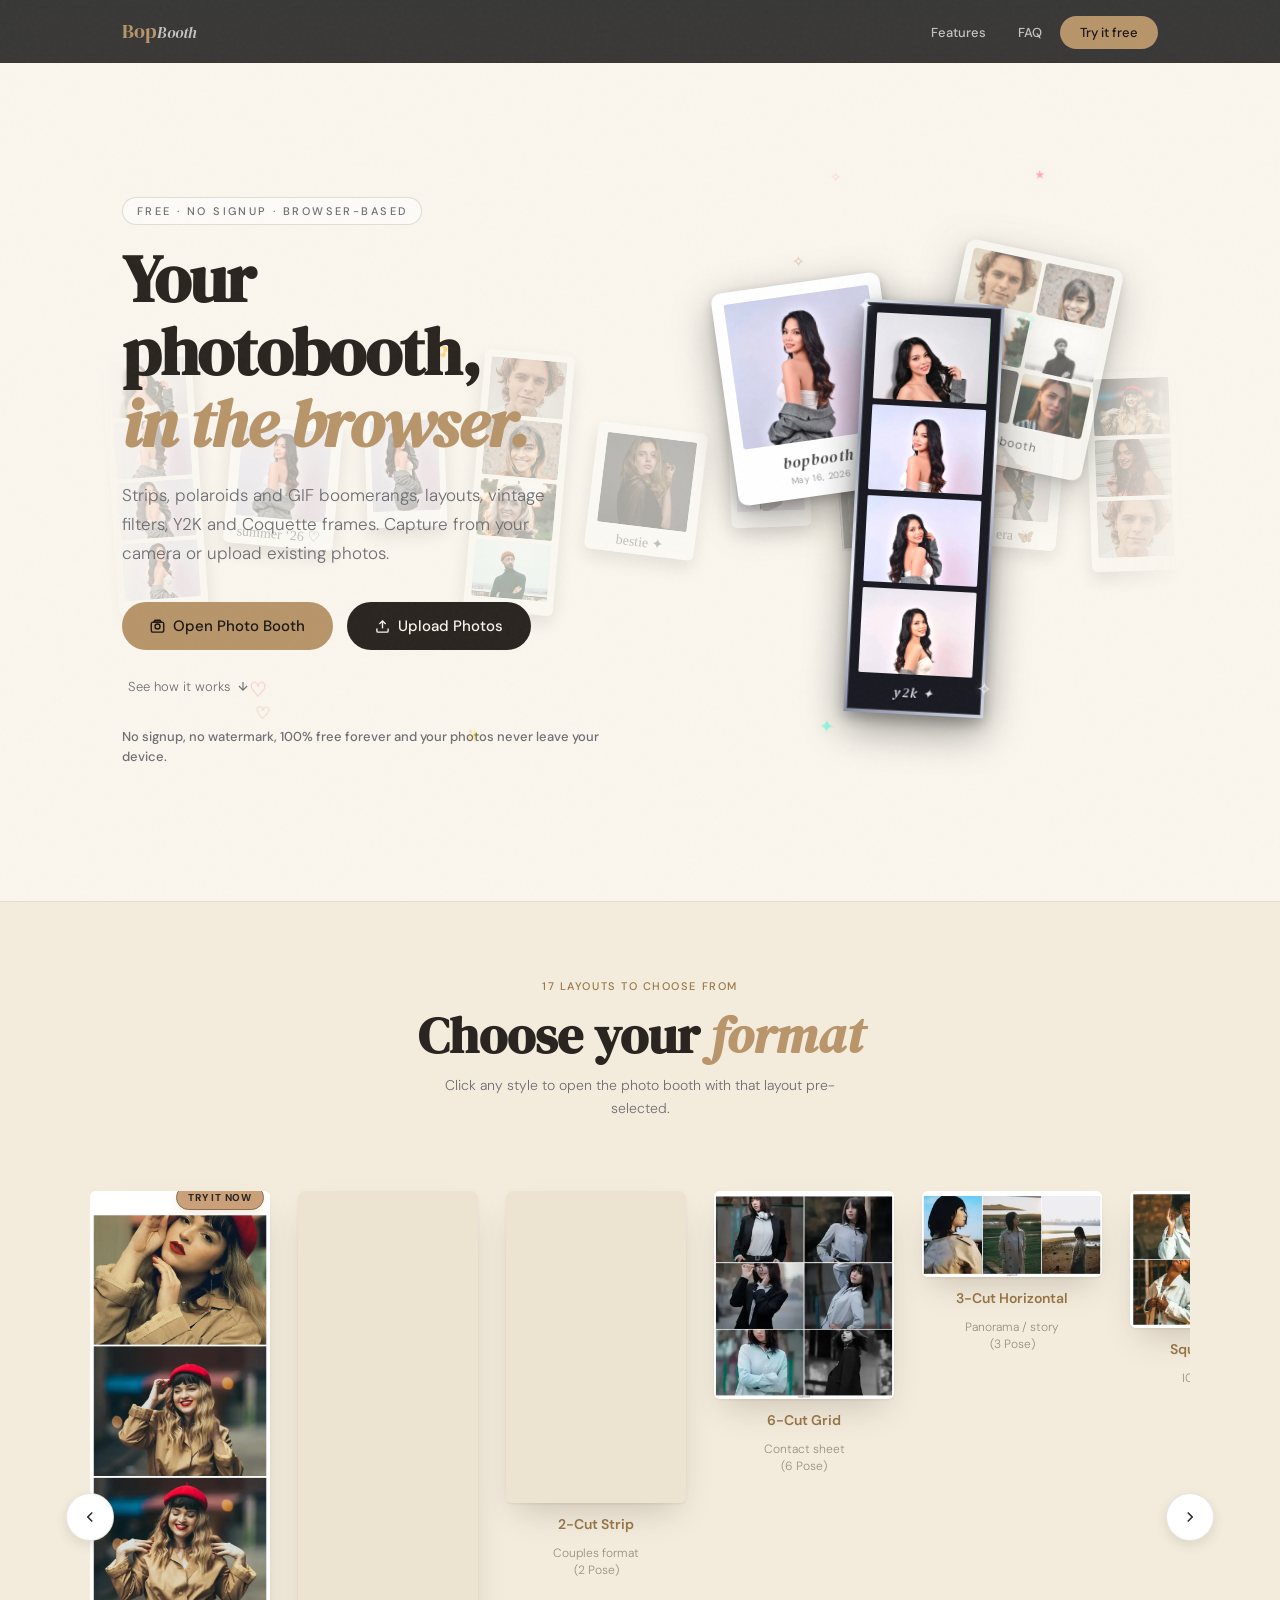
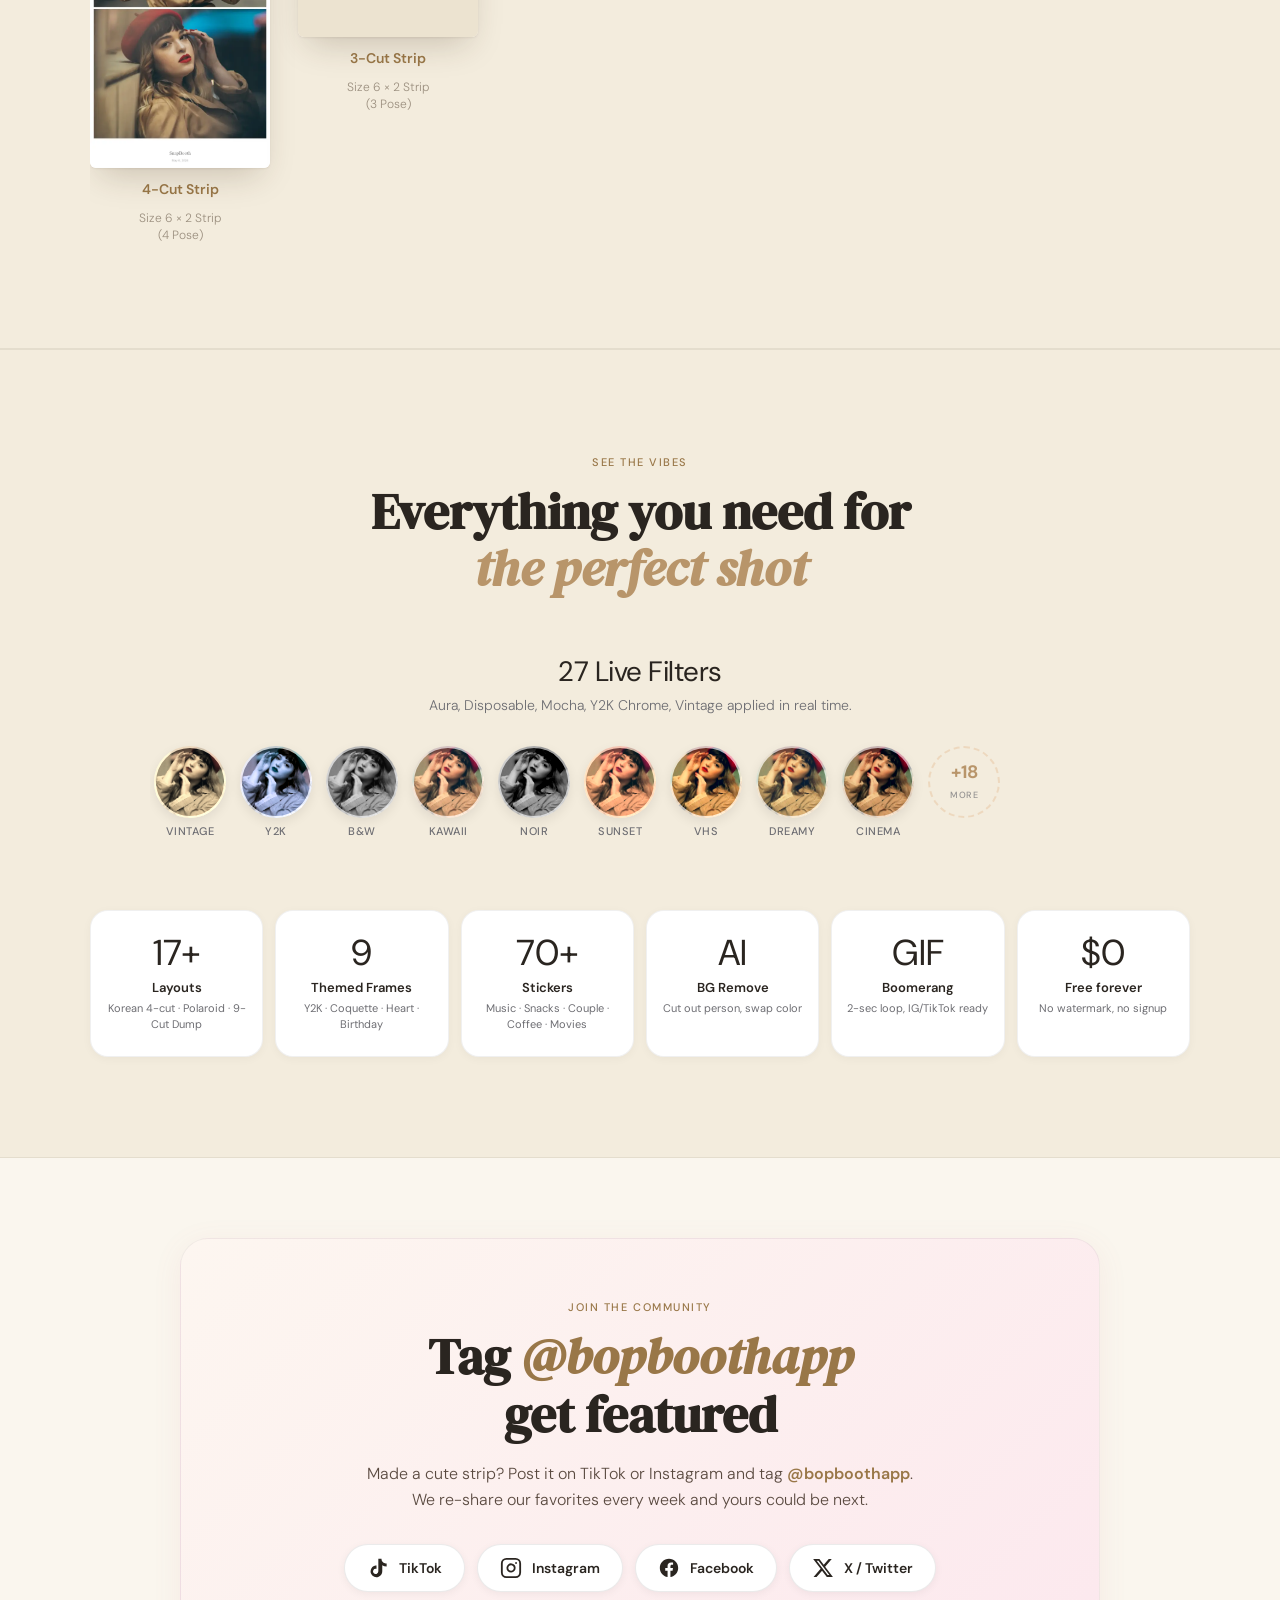
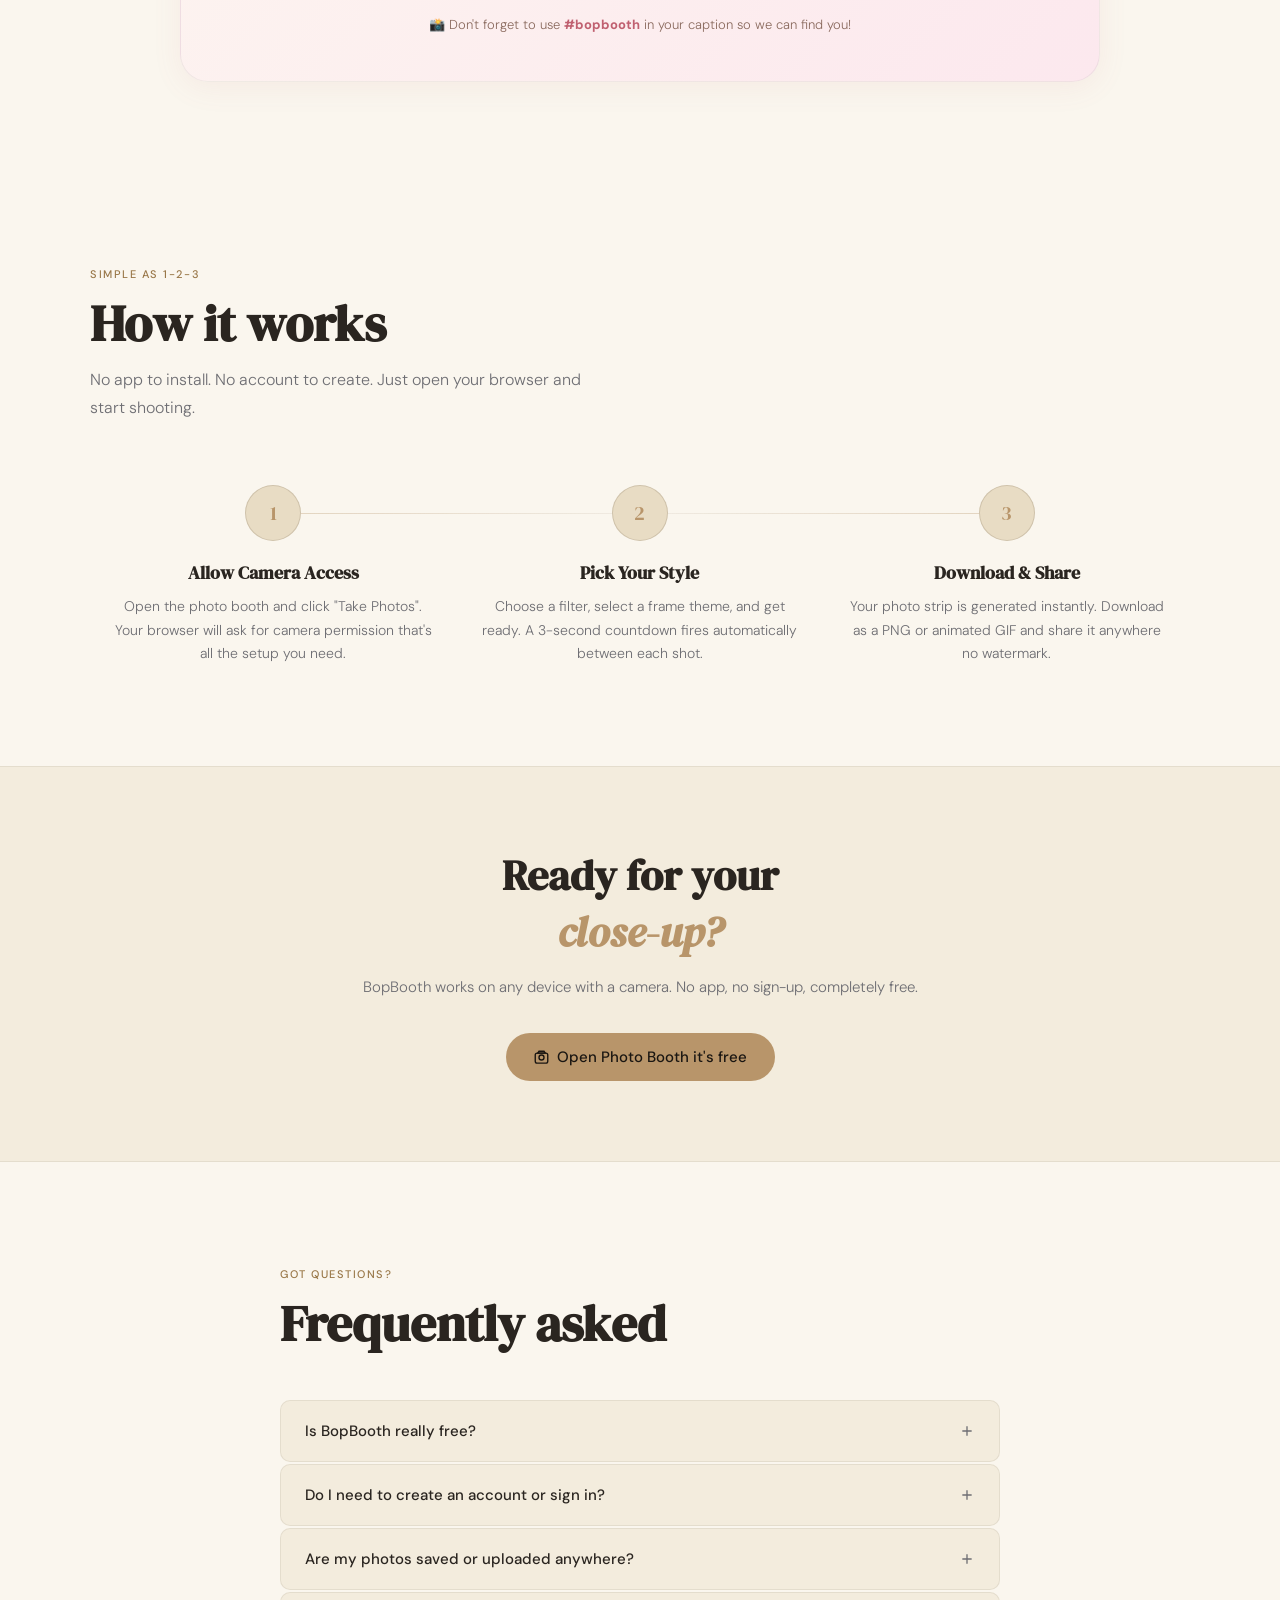
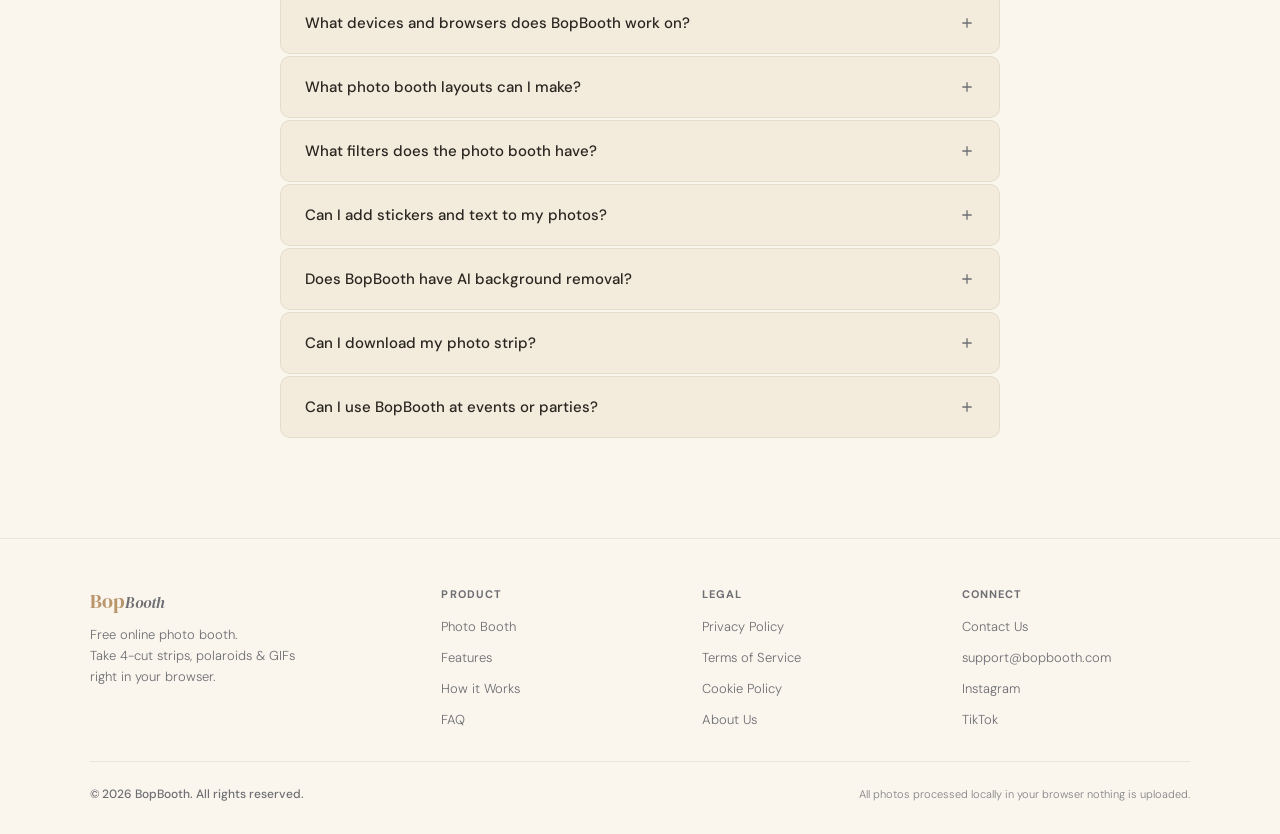
==== commit c6f8d660: "fixed" ====
--- a/index.html
+++ b/index.html
@@ -332,7 +332,7 @@
 
         <!-- FRONT: 4-Cut Strip with Y2K Chrome frame -->
         <div class="strip-card strip-card--y2k">
-          <div class="strip-photo"><img src="assets/hero/classmate-1.webp" alt="" style="filter:sepia(40%) contrast(1.05) saturate(0.9)"></div>
+          <div class="strip-photo"><img src="assets/hero/classmate-1.webp" alt=""></div>
           <div class="strip-photo"><img src="assets/hero/classmate-2.webp" alt="" style="filter:contrast(1.05) brightness(1.05)"></div>
           <div class="strip-photo"><img src="assets/hero/classmate-3.webp" alt="" style="filter:brightness(1.08) saturate(1.1)"></div>
           <div class="strip-photo"><img src="assets/hero/classmate-4.webp" alt="" style="filter:sepia(20%) saturate(1.15) brightness(1.05)"></div>
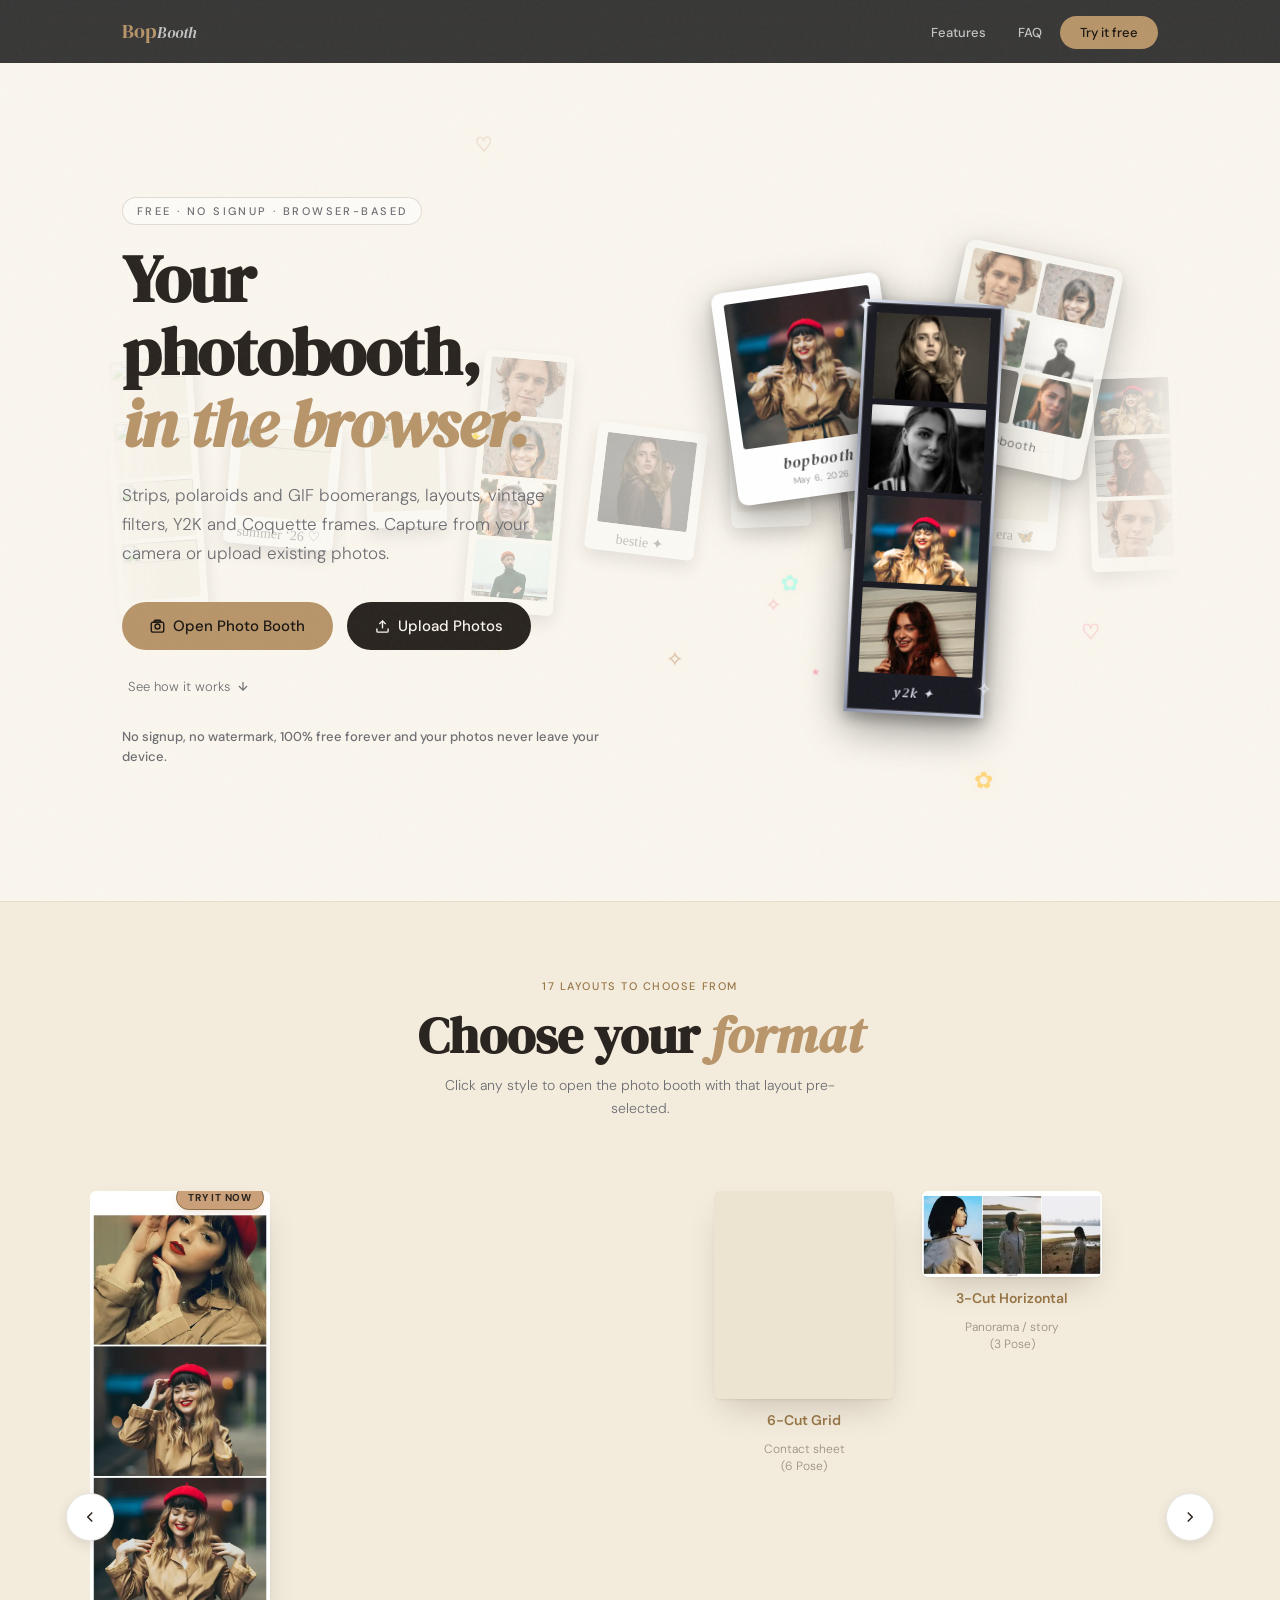
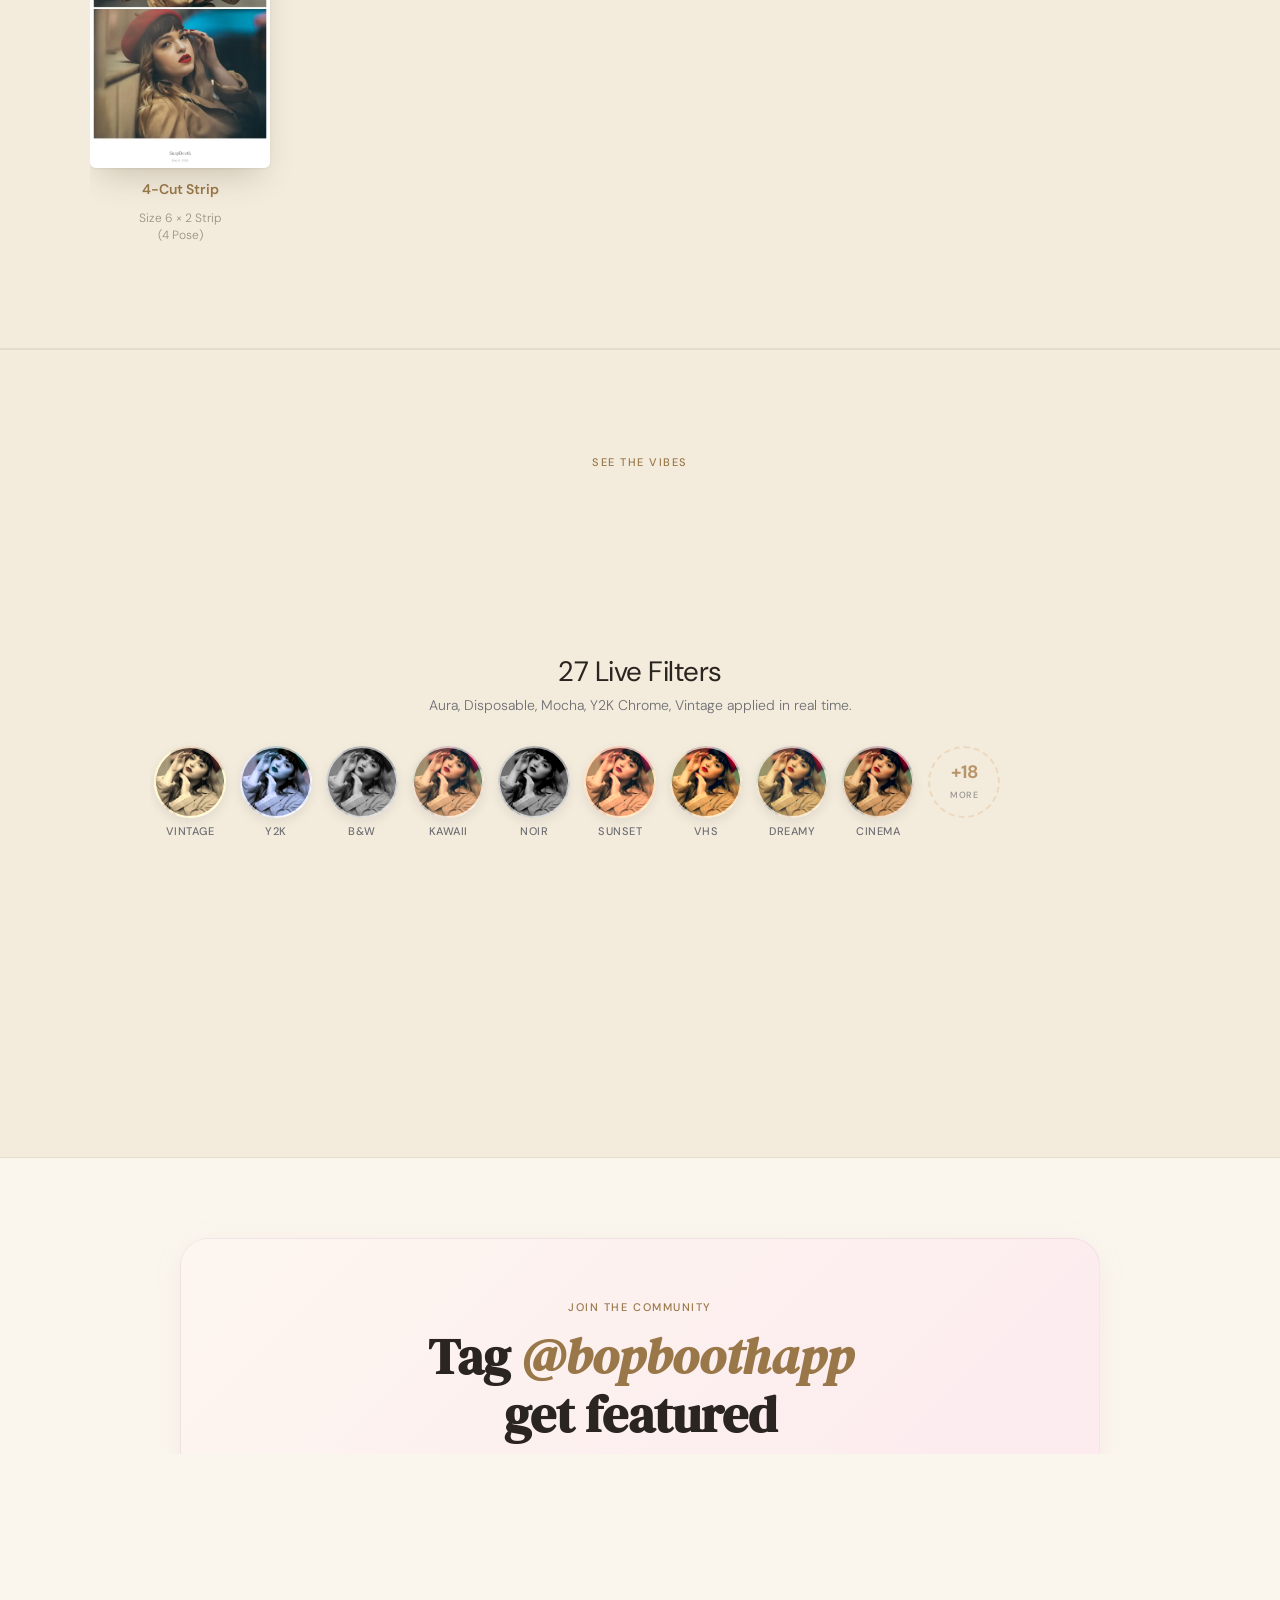
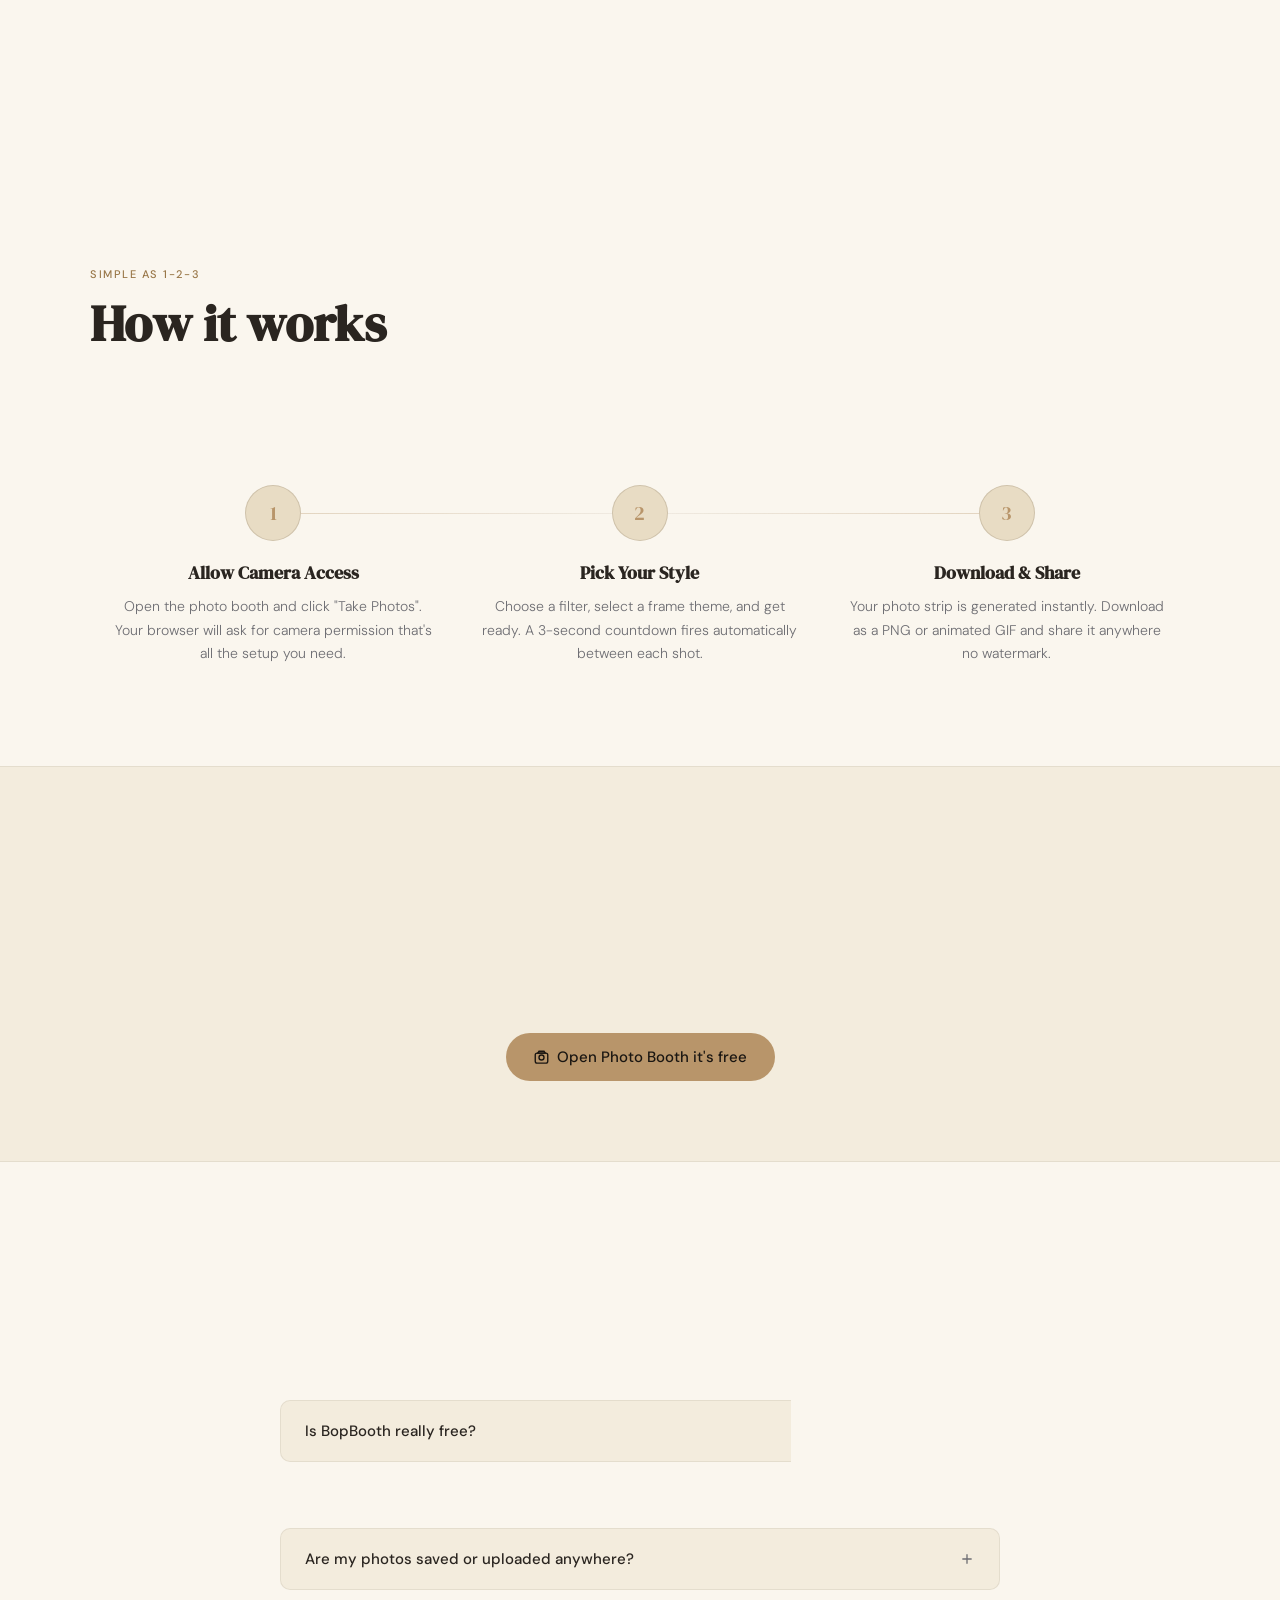
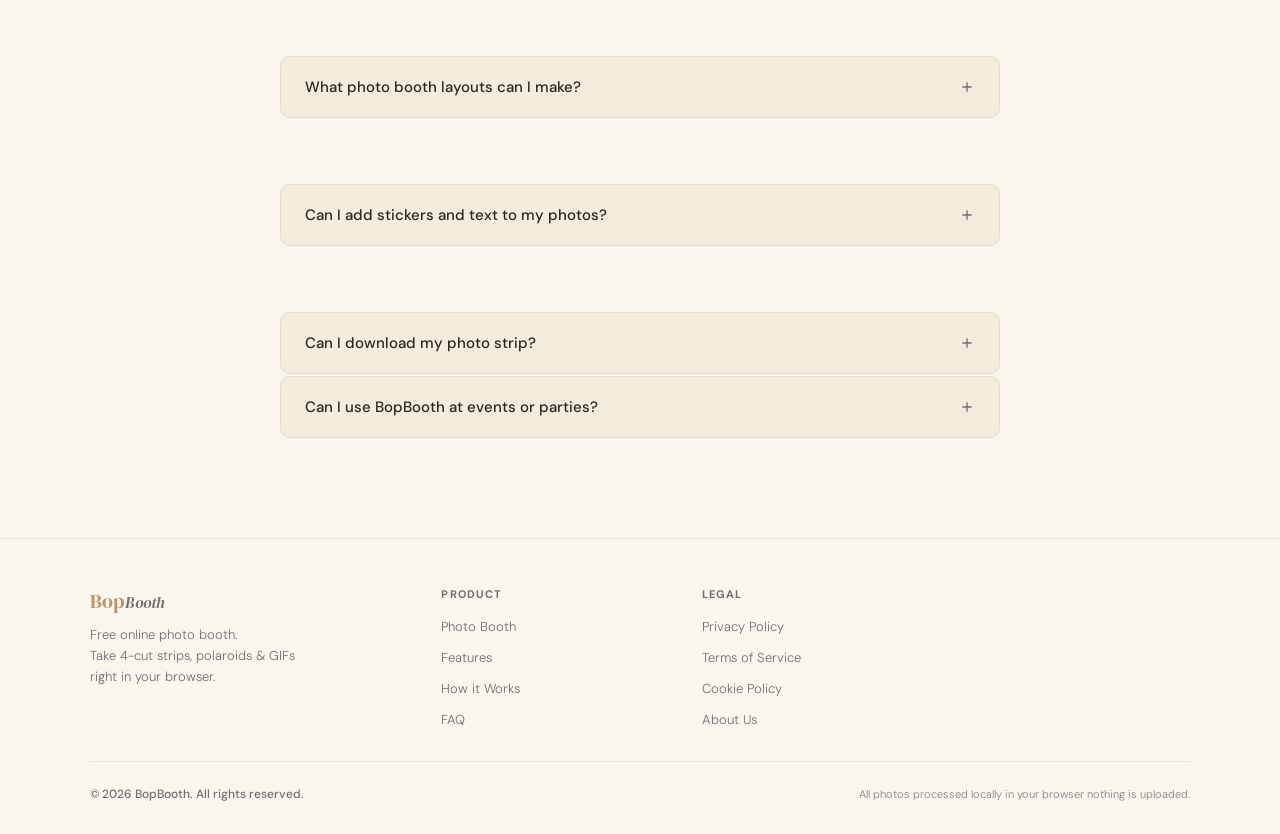
==== commit 93e16d9c: "fixed" ====
--- a/index.html
+++ b/index.html
@@ -232,27 +232,28 @@
          vibe ("ang cute" hook). -->
     <div class="hero-marquee" aria-hidden="true">
       <div class="hero-marquee-track">
-        <!-- Set 1: real BopBooth strip (classmate's actual shoot) -->
-        <div class="mq-strip"><img src="assets/hero/classmate-1.webp" alt=""><img src="assets/hero/classmate-2.webp" alt=""><img src="assets/hero/classmate-3.webp" alt=""><img src="assets/hero/classmate-4.webp" alt=""></div>
-        <div class="mq-strip mq-strip--polaroid"><img src="assets/hero/classmate-2.webp" alt=""><span class="mq-caption">summer ‘26 ♡</span></div>
-        <div class="mq-strip mq-strip--photocard"><img src="assets/hero/classmate-3.webp" alt=""></div>
+        <div class="mq-strip"><img src="assets/hero/asian-1.webp" alt=""><img src="assets/hero/asian-2.webp" alt=""><img src="assets/hero/asian-3.webp" alt=""><img src="assets/hero/asian-4.webp" alt=""></div>
+        <div class="mq-strip mq-strip--polaroid"><img src="assets/hero/asian-2.webp" alt=""><span class="mq-caption">summer ‘26 ♡</span></div>
+        <div class="mq-strip mq-strip--photocard"><img src="assets/hero/asian-1.webp" alt=""></div>
         <div class="mq-strip"><img src="assets/hero/strip-back-1.webp" alt=""><img src="assets/hero/strip-back-2.webp" alt=""><img src="assets/hero/strip-back-3.webp" alt=""><img src="assets/hero/strip-back-4.webp" alt=""></div>
         <div class="mq-strip mq-strip--polaroid"><img src="assets/hero/strip-front-1.webp" alt=""><span class="mq-caption">bestie ✦</span></div>
-        <div class="mq-strip mq-strip--photocard"><img src="assets/hero/classmate-4.webp" alt=""></div>
-        <div class="mq-strip mq-strip--y2k"><img src="assets/hero/strip-front-2.webp" alt=""><img src="assets/hero/strip-front-3.webp" alt=""></div>
-        <div class="mq-strip mq-strip--polaroid"><img src="assets/hero/classmate-1.webp" alt=""><span class="mq-caption">solo era 🦋</span></div>
+        <div class="mq-strip mq-strip--photocard"><img src="assets/hero/asian-4.webp" alt=""></div>
+        <div class="mq-strip mq-strip--y2k"><img src="assets/hero/asian-3.webp" alt=""><img src="assets/hero/asian-4.webp" alt=""></div>
+        <div class="mq-strip mq-strip--polaroid"><img src="assets/hero/asian-3.webp" alt=""><span class="mq-caption">solo era 🦋</span></div>
         <div class="mq-strip"><img src="assets/hero/strip-front-3.webp" alt=""><img src="assets/hero/strip-front-4.webp" alt=""><img src="assets/hero/strip-back-1.webp" alt=""></div>
+        <div class="mq-strip mq-strip--polaroid"><img src="assets/hero/asian-4.webp" alt=""><span class="mq-caption">k-vibes ♡</span></div>
 
         <!-- Duplicate the set so the marquee loop is seamless -->
-        <div class="mq-strip"><img src="assets/hero/classmate-1.webp" alt=""><img src="assets/hero/classmate-2.webp" alt=""><img src="assets/hero/classmate-3.webp" alt=""><img src="assets/hero/classmate-4.webp" alt=""></div>
-        <div class="mq-strip mq-strip--polaroid"><img src="assets/hero/classmate-2.webp" alt=""><span class="mq-caption">summer ‘26 ♡</span></div>
-        <div class="mq-strip mq-strip--photocard"><img src="assets/hero/classmate-3.webp" alt=""></div>
+        <div class="mq-strip"><img src="assets/hero/asian-1.webp" alt=""><img src="assets/hero/asian-2.webp" alt=""><img src="assets/hero/asian-3.webp" alt=""><img src="assets/hero/asian-4.webp" alt=""></div>
+        <div class="mq-strip mq-strip--polaroid"><img src="assets/hero/asian-2.webp" alt=""><span class="mq-caption">summer ‘26 ♡</span></div>
+        <div class="mq-strip mq-strip--photocard"><img src="assets/hero/asian-1.webp" alt=""></div>
         <div class="mq-strip"><img src="assets/hero/strip-back-1.webp" alt=""><img src="assets/hero/strip-back-2.webp" alt=""><img src="assets/hero/strip-back-3.webp" alt=""><img src="assets/hero/strip-back-4.webp" alt=""></div>
         <div class="mq-strip mq-strip--polaroid"><img src="assets/hero/strip-front-1.webp" alt=""><span class="mq-caption">bestie ✦</span></div>
-        <div class="mq-strip mq-strip--photocard"><img src="assets/hero/classmate-4.webp" alt=""></div>
-        <div class="mq-strip mq-strip--y2k"><img src="assets/hero/strip-front-2.webp" alt=""><img src="assets/hero/strip-front-3.webp" alt=""></div>
-        <div class="mq-strip mq-strip--polaroid"><img src="assets/hero/classmate-1.webp" alt=""><span class="mq-caption">solo era 🦋</span></div>
+        <div class="mq-strip mq-strip--photocard"><img src="assets/hero/asian-4.webp" alt=""></div>
+        <div class="mq-strip mq-strip--y2k"><img src="assets/hero/asian-3.webp" alt=""><img src="assets/hero/asian-4.webp" alt=""></div>
+        <div class="mq-strip mq-strip--polaroid"><img src="assets/hero/asian-3.webp" alt=""><span class="mq-caption">solo era 🦋</span></div>
         <div class="mq-strip"><img src="assets/hero/strip-front-3.webp" alt=""><img src="assets/hero/strip-front-4.webp" alt=""><img src="assets/hero/strip-back-1.webp" alt=""></div>
+        <div class="mq-strip mq-strip--polaroid"><img src="assets/hero/asian-4.webp" alt=""><span class="mq-caption">k-vibes ♡</span></div>
       </div>
     </div>
 
@@ -322,20 +323,20 @@
         <!-- MID: Polaroid (single shot, instant-print look) -->
         <div class="strip-card strip-card--polaroid">
           <div class="strip-photo">
-            <img src="assets/hero/classmate-2.webp" alt="" class="filter-cycle">
+            <img src="assets/hero/strip-front-3.webp" alt="" class="filter-cycle">
           </div>
           <div class="polaroid-caption">
             <div class="strip-brand">BopBooth</div>
-            <div class="strip-date">May 16, 2026</div>
+            <div class="strip-date">May 6, 2026</div>
           </div>
         </div>
 
         <!-- FRONT: 4-Cut Strip with Y2K Chrome frame -->
         <div class="strip-card strip-card--y2k">
-          <div class="strip-photo"><img src="assets/hero/classmate-1.webp" alt=""></div>
-          <div class="strip-photo"><img src="assets/hero/classmate-2.webp" alt="" style="filter:contrast(1.05) brightness(1.05)"></div>
-          <div class="strip-photo"><img src="assets/hero/classmate-3.webp" alt="" style="filter:brightness(1.08) saturate(1.1)"></div>
-          <div class="strip-photo"><img src="assets/hero/classmate-4.webp" alt="" style="filter:sepia(20%) saturate(1.15) brightness(1.05)"></div>
+          <div class="strip-photo"><img src="assets/hero/strip-front-1.webp" alt="" style="filter:sepia(60%) contrast(1.1) brightness(1.05) saturate(0.8)"></div>
+          <div class="strip-photo"><img src="assets/hero/strip-front-2.webp" alt="" style="filter:grayscale(100%) contrast(1.1)"></div>
+          <div class="strip-photo"><img src="assets/hero/strip-front-3.webp" alt="" style="filter:brightness(1.15) saturate(1.3)"></div>
+          <div class="strip-photo"><img src="assets/hero/strip-front-4.webp" alt="" style="filter:sepia(30%) saturate(1.4) brightness(1.08)"></div>
           <div class="strip-brand strip-brand--y2k">Y2K ✦</div>
           <span class="y2k-spark y2k-spark--tl">✦</span>
           <span class="y2k-spark y2k-spark--br">✧</span>
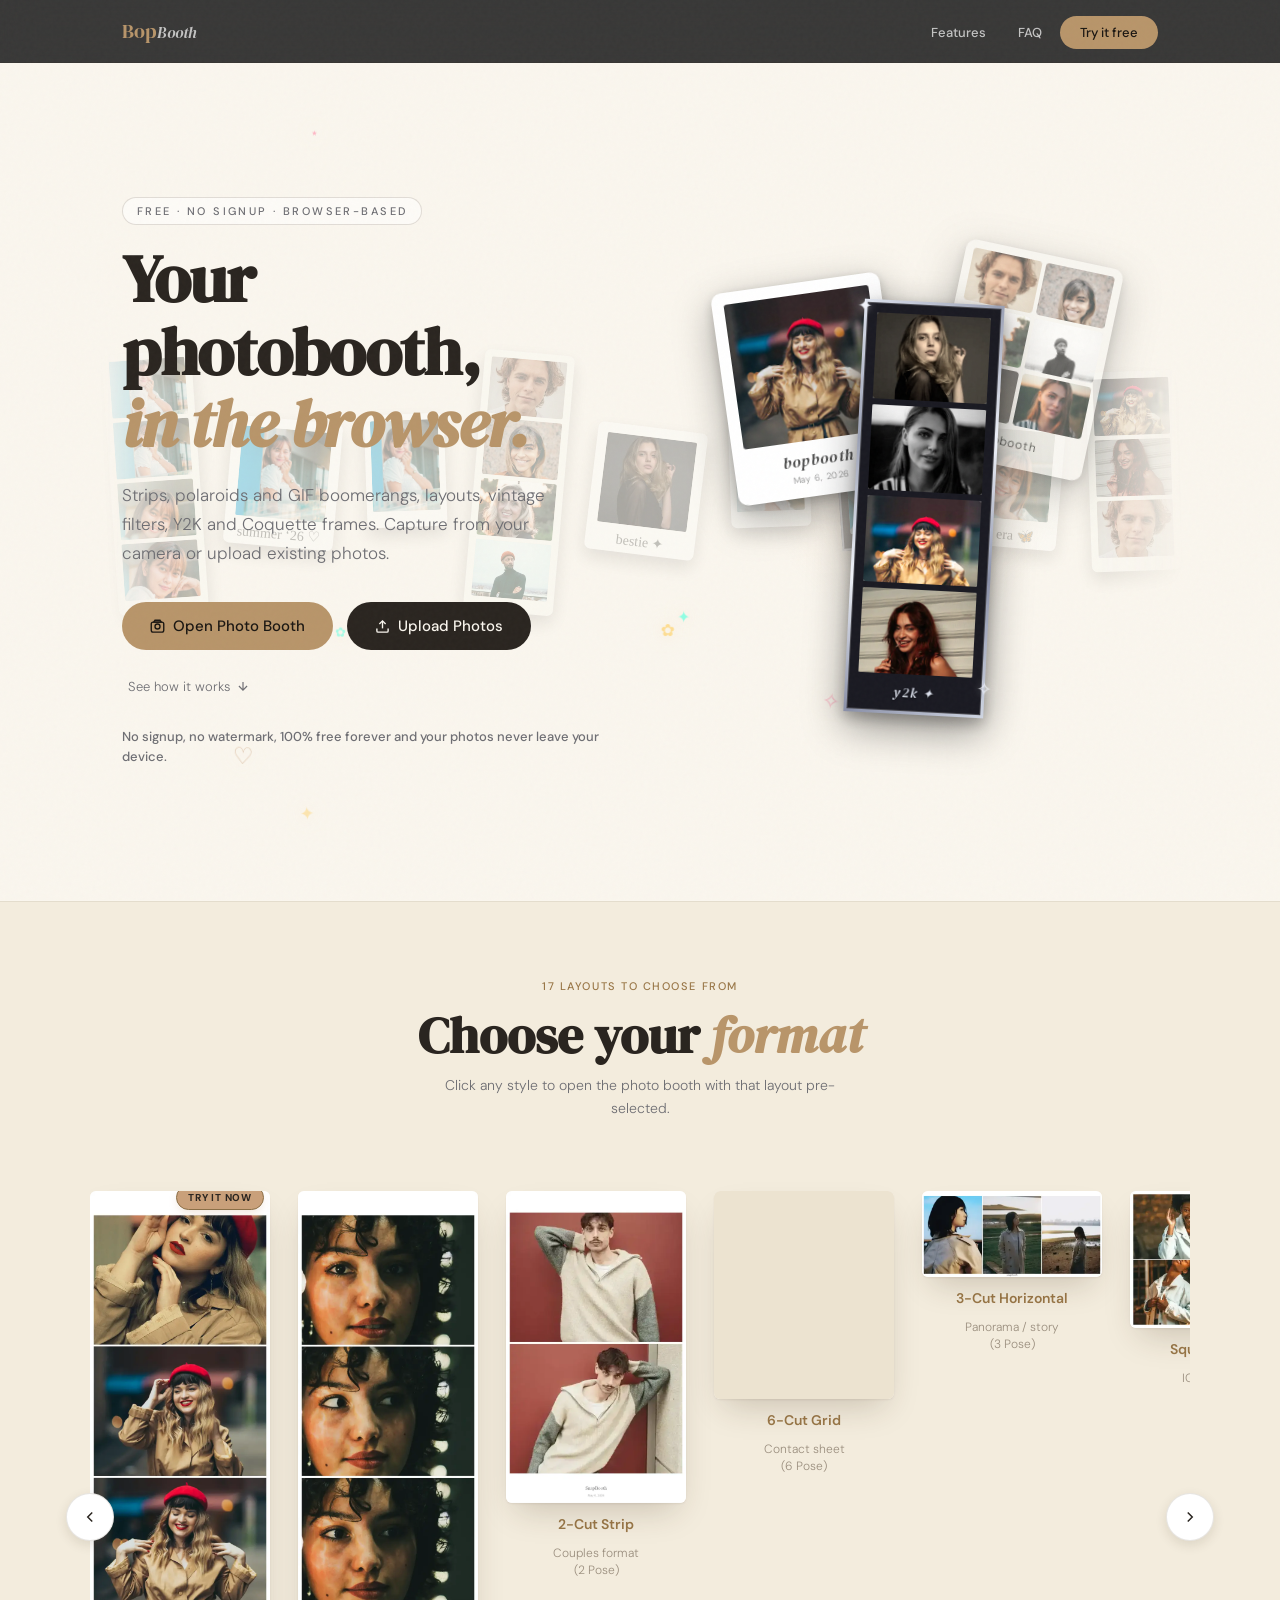
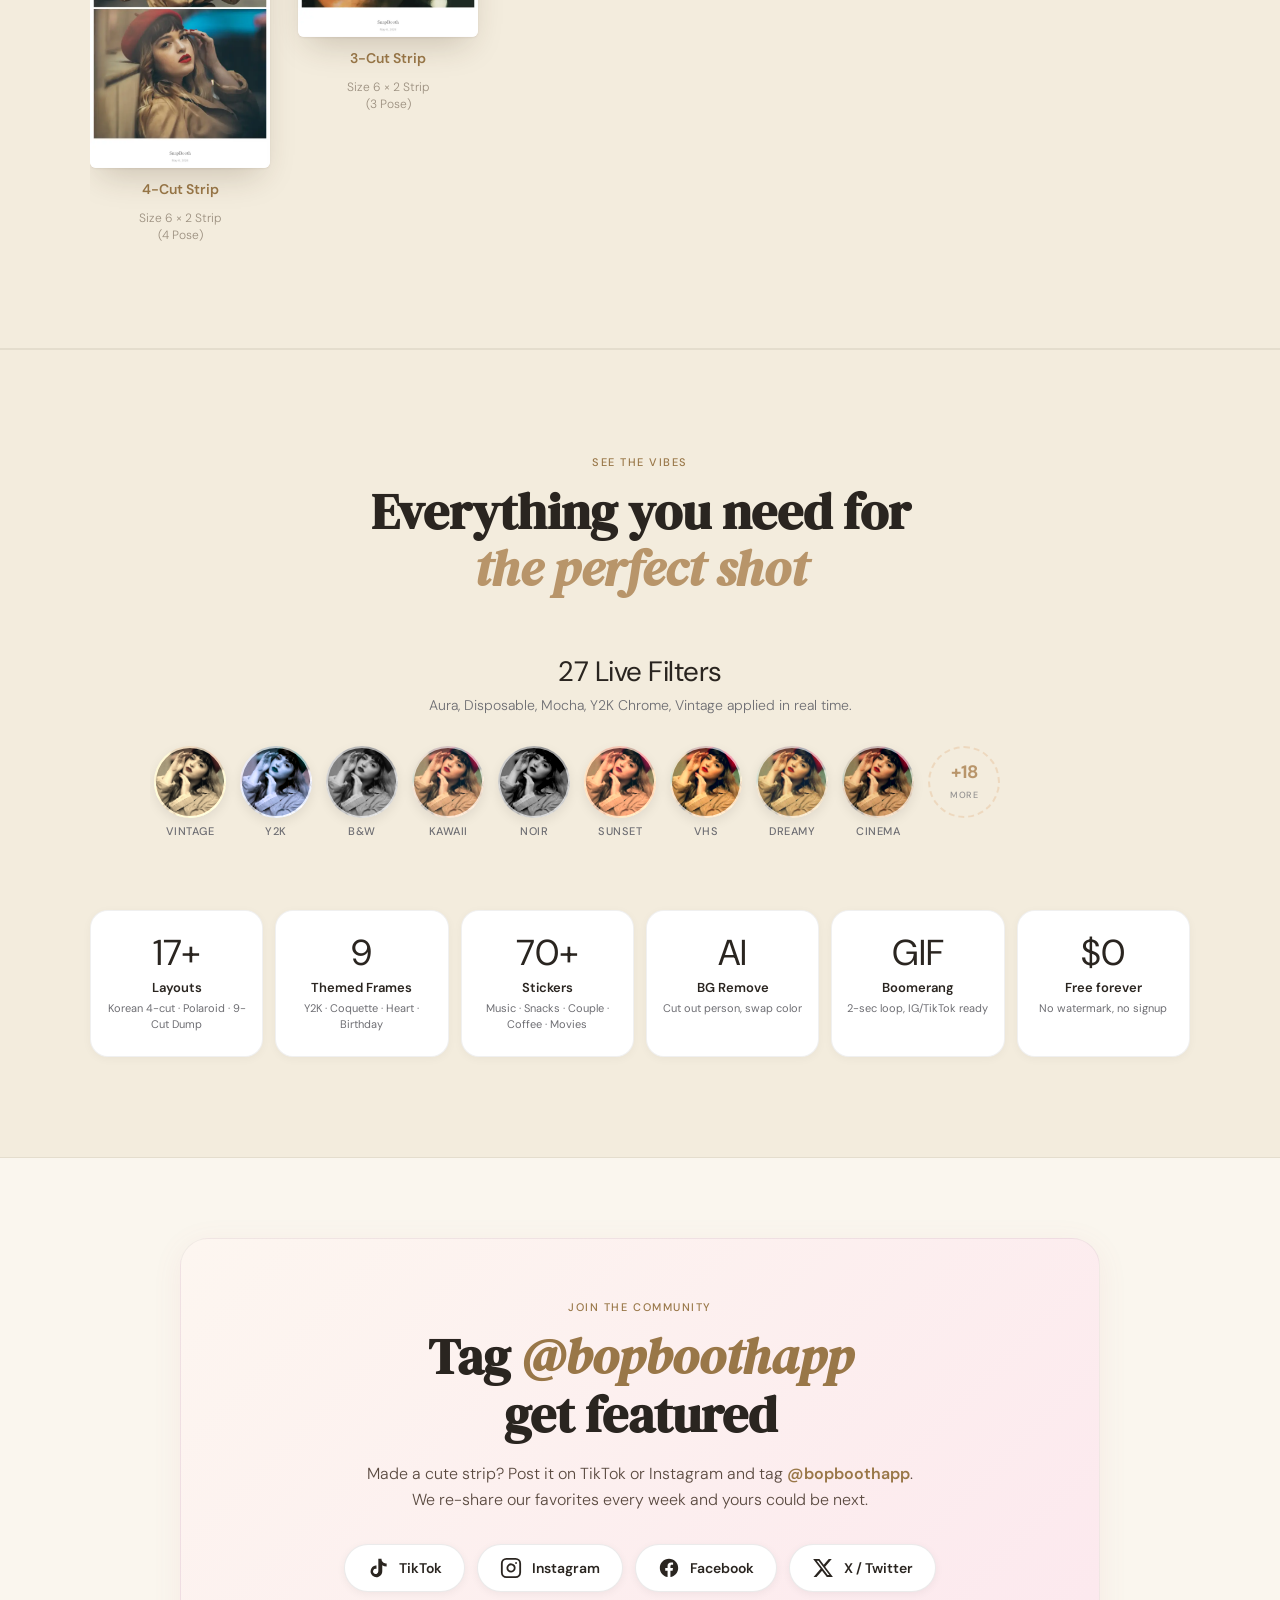
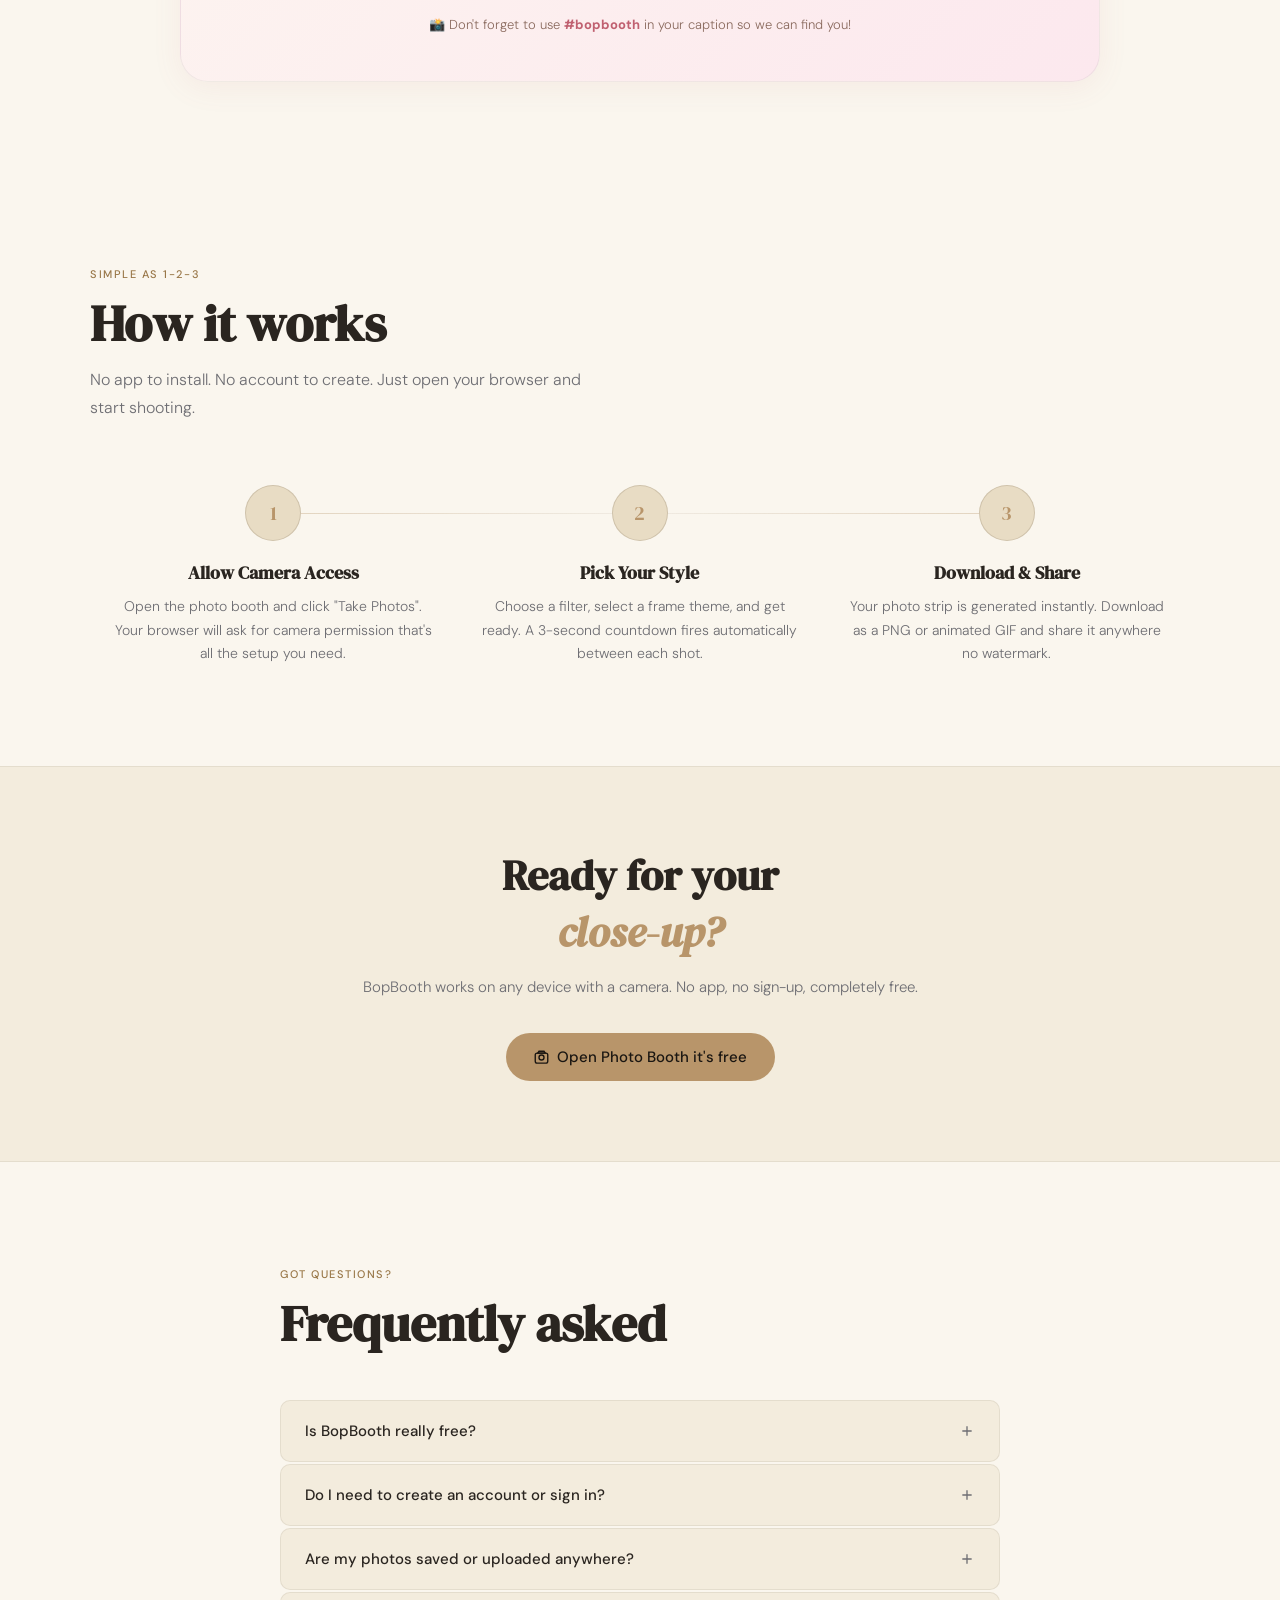
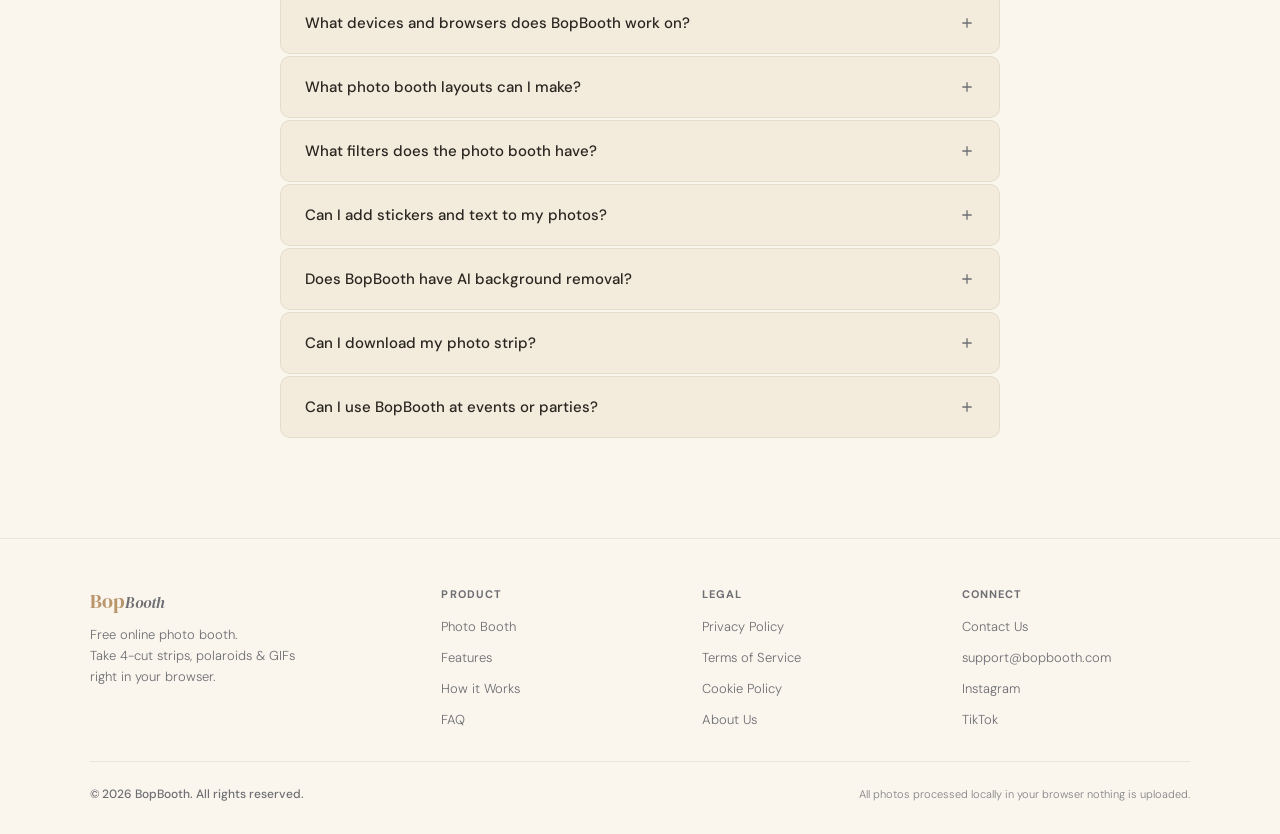
==== commit 72dafa50: "fixed" ====
--- a/index.html
+++ b/index.html
@@ -232,28 +232,28 @@
          vibe ("ang cute" hook). -->
     <div class="hero-marquee" aria-hidden="true">
       <div class="hero-marquee-track">
-        <div class="mq-strip"><img src="assets/hero/asian-1.webp" alt=""><img src="assets/hero/asian-2.webp" alt=""><img src="assets/hero/asian-3.webp" alt=""><img src="assets/hero/asian-4.webp" alt=""></div>
-        <div class="mq-strip mq-strip--polaroid"><img src="assets/hero/asian-2.webp" alt=""><span class="mq-caption">summer ‘26 ♡</span></div>
-        <div class="mq-strip mq-strip--photocard"><img src="assets/hero/asian-1.webp" alt=""></div>
+        <div class="mq-strip"><img src="assets/hero/asian-1.jpg" alt=""><img src="assets/hero/asian-2.jpg" alt=""><img src="assets/hero/asian-3.jpg" alt=""><img src="assets/hero/asian-4.jpg" alt=""></div>
+        <div class="mq-strip mq-strip--polaroid"><img src="assets/hero/asian-2.jpg" alt=""><span class="mq-caption">summer ‘26 ♡</span></div>
+        <div class="mq-strip mq-strip--photocard"><img src="assets/hero/asian-1.jpg" alt=""></div>
         <div class="mq-strip"><img src="assets/hero/strip-back-1.webp" alt=""><img src="assets/hero/strip-back-2.webp" alt=""><img src="assets/hero/strip-back-3.webp" alt=""><img src="assets/hero/strip-back-4.webp" alt=""></div>
         <div class="mq-strip mq-strip--polaroid"><img src="assets/hero/strip-front-1.webp" alt=""><span class="mq-caption">bestie ✦</span></div>
-        <div class="mq-strip mq-strip--photocard"><img src="assets/hero/asian-4.webp" alt=""></div>
-        <div class="mq-strip mq-strip--y2k"><img src="assets/hero/asian-3.webp" alt=""><img src="assets/hero/asian-4.webp" alt=""></div>
-        <div class="mq-strip mq-strip--polaroid"><img src="assets/hero/asian-3.webp" alt=""><span class="mq-caption">solo era 🦋</span></div>
+        <div class="mq-strip mq-strip--photocard"><img src="assets/hero/asian-4.jpg" alt=""></div>
+        <div class="mq-strip mq-strip--y2k"><img src="assets/hero/asian-3.jpg" alt=""><img src="assets/hero/asian-4.jpg" alt=""></div>
+        <div class="mq-strip mq-strip--polaroid"><img src="assets/hero/asian-3.jpg" alt=""><span class="mq-caption">solo era 🦋</span></div>
         <div class="mq-strip"><img src="assets/hero/strip-front-3.webp" alt=""><img src="assets/hero/strip-front-4.webp" alt=""><img src="assets/hero/strip-back-1.webp" alt=""></div>
-        <div class="mq-strip mq-strip--polaroid"><img src="assets/hero/asian-4.webp" alt=""><span class="mq-caption">k-vibes ♡</span></div>
+        <div class="mq-strip mq-strip--polaroid"><img src="assets/hero/asian-4.jpg" alt=""><span class="mq-caption">k-vibes ♡</span></div>
 
         <!-- Duplicate the set so the marquee loop is seamless -->
-        <div class="mq-strip"><img src="assets/hero/asian-1.webp" alt=""><img src="assets/hero/asian-2.webp" alt=""><img src="assets/hero/asian-3.webp" alt=""><img src="assets/hero/asian-4.webp" alt=""></div>
-        <div class="mq-strip mq-strip--polaroid"><img src="assets/hero/asian-2.webp" alt=""><span class="mq-caption">summer ‘26 ♡</span></div>
-        <div class="mq-strip mq-strip--photocard"><img src="assets/hero/asian-1.webp" alt=""></div>
+        <div class="mq-strip"><img src="assets/hero/asian-1.jpg" alt=""><img src="assets/hero/asian-2.jpg" alt=""><img src="assets/hero/asian-3.jpg" alt=""><img src="assets/hero/asian-4.jpg" alt=""></div>
+        <div class="mq-strip mq-strip--polaroid"><img src="assets/hero/asian-2.jpg" alt=""><span class="mq-caption">summer ‘26 ♡</span></div>
+        <div class="mq-strip mq-strip--photocard"><img src="assets/hero/asian-1.jpg" alt=""></div>
         <div class="mq-strip"><img src="assets/hero/strip-back-1.webp" alt=""><img src="assets/hero/strip-back-2.webp" alt=""><img src="assets/hero/strip-back-3.webp" alt=""><img src="assets/hero/strip-back-4.webp" alt=""></div>
         <div class="mq-strip mq-strip--polaroid"><img src="assets/hero/strip-front-1.webp" alt=""><span class="mq-caption">bestie ✦</span></div>
-        <div class="mq-strip mq-strip--photocard"><img src="assets/hero/asian-4.webp" alt=""></div>
-        <div class="mq-strip mq-strip--y2k"><img src="assets/hero/asian-3.webp" alt=""><img src="assets/hero/asian-4.webp" alt=""></div>
-        <div class="mq-strip mq-strip--polaroid"><img src="assets/hero/asian-3.webp" alt=""><span class="mq-caption">solo era 🦋</span></div>
+        <div class="mq-strip mq-strip--photocard"><img src="assets/hero/asian-4.jpg" alt=""></div>
+        <div class="mq-strip mq-strip--y2k"><img src="assets/hero/asian-3.jpg" alt=""><img src="assets/hero/asian-4.jpg" alt=""></div>
+        <div class="mq-strip mq-strip--polaroid"><img src="assets/hero/asian-3.jpg" alt=""><span class="mq-caption">solo era 🦋</span></div>
         <div class="mq-strip"><img src="assets/hero/strip-front-3.webp" alt=""><img src="assets/hero/strip-front-4.webp" alt=""><img src="assets/hero/strip-back-1.webp" alt=""></div>
-        <div class="mq-strip mq-strip--polaroid"><img src="assets/hero/asian-4.webp" alt=""><span class="mq-caption">k-vibes ♡</span></div>
+        <div class="mq-strip mq-strip--polaroid"><img src="assets/hero/asian-4.jpg" alt=""><span class="mq-caption">k-vibes ♡</span></div>
       </div>
     </div>
 
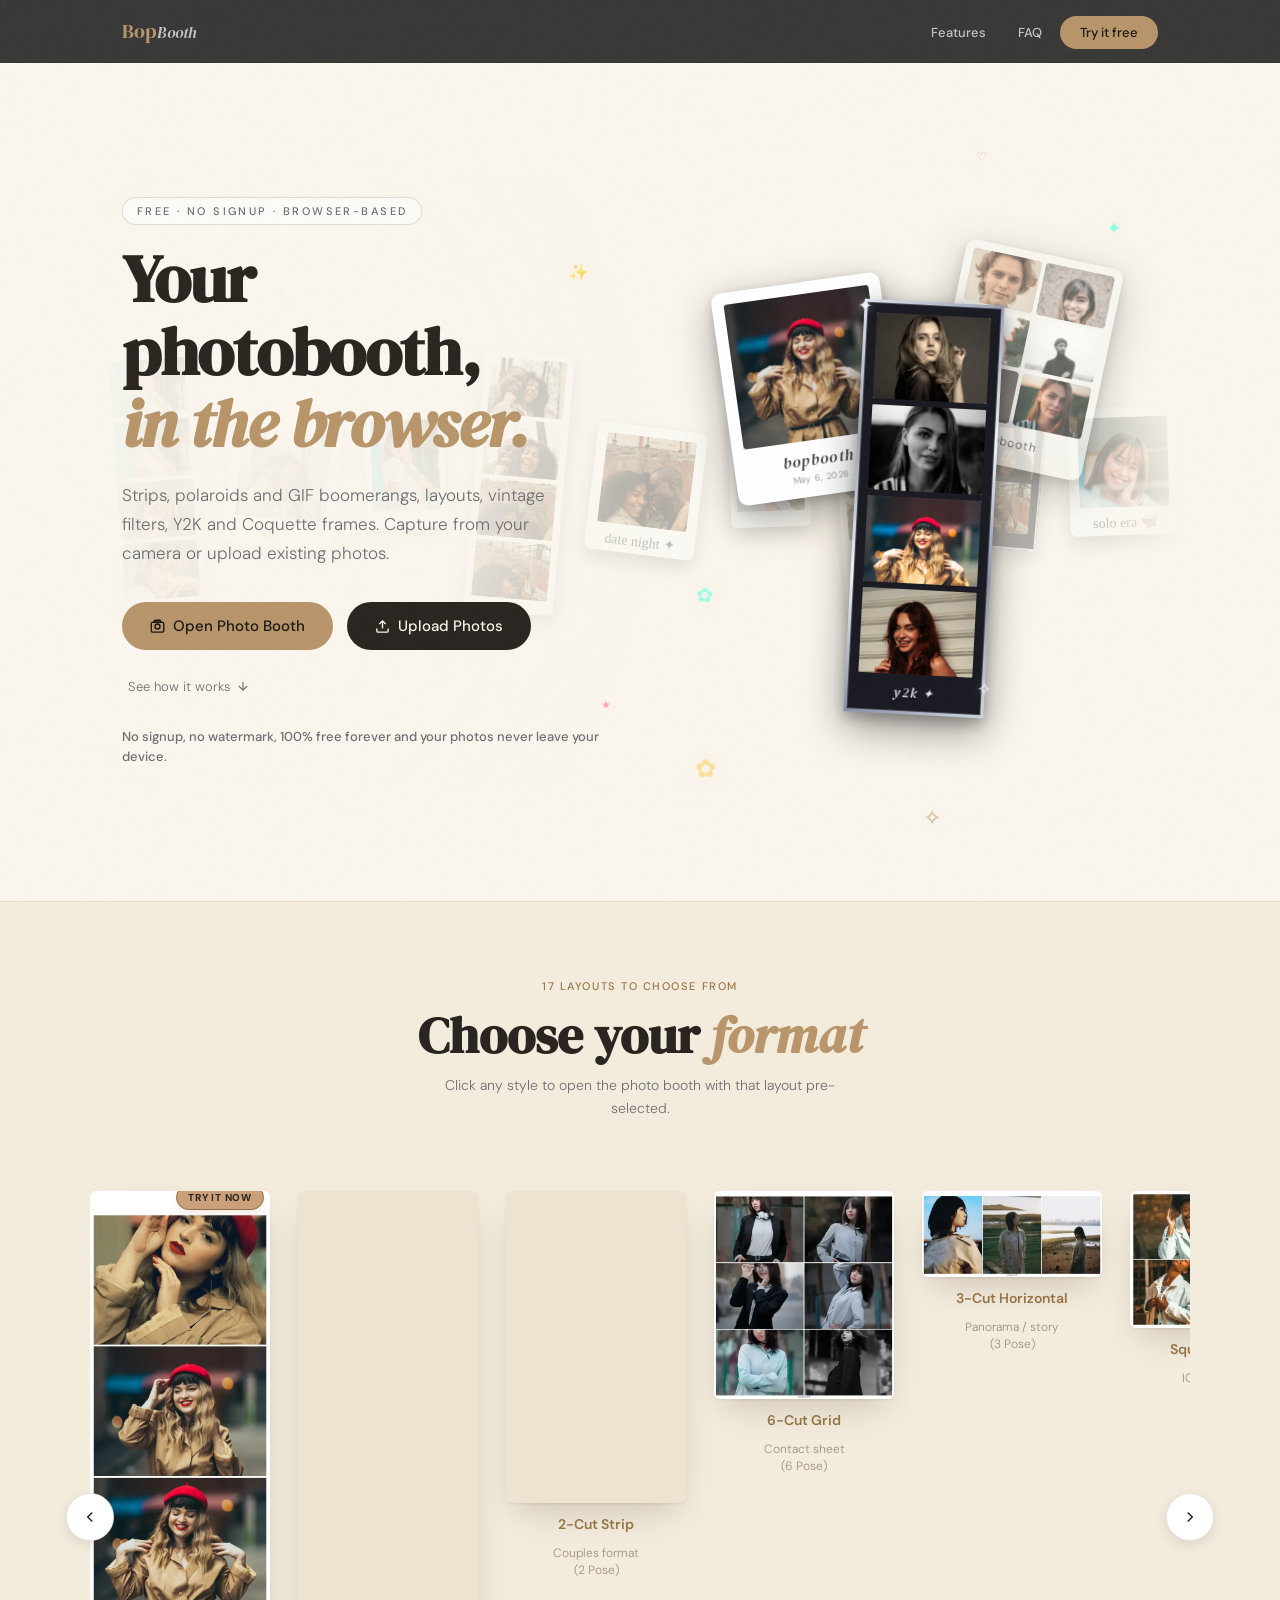
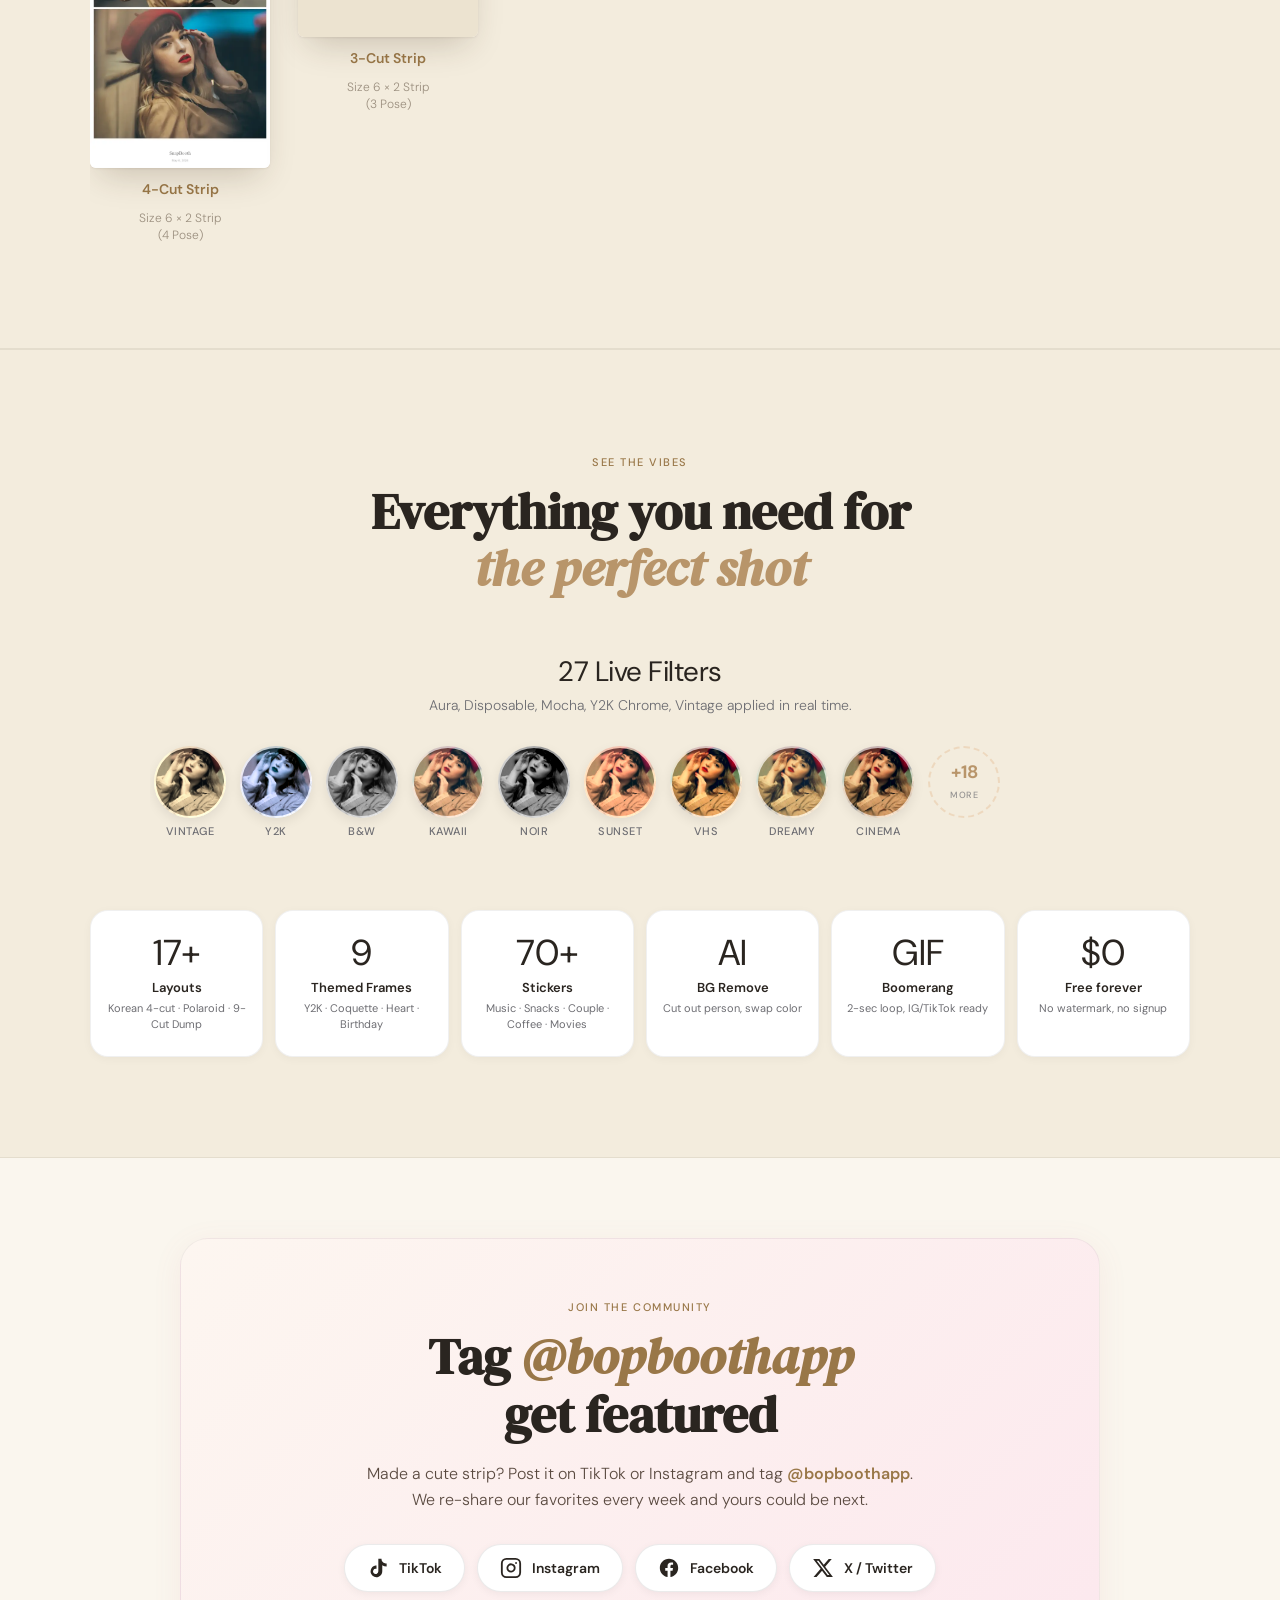
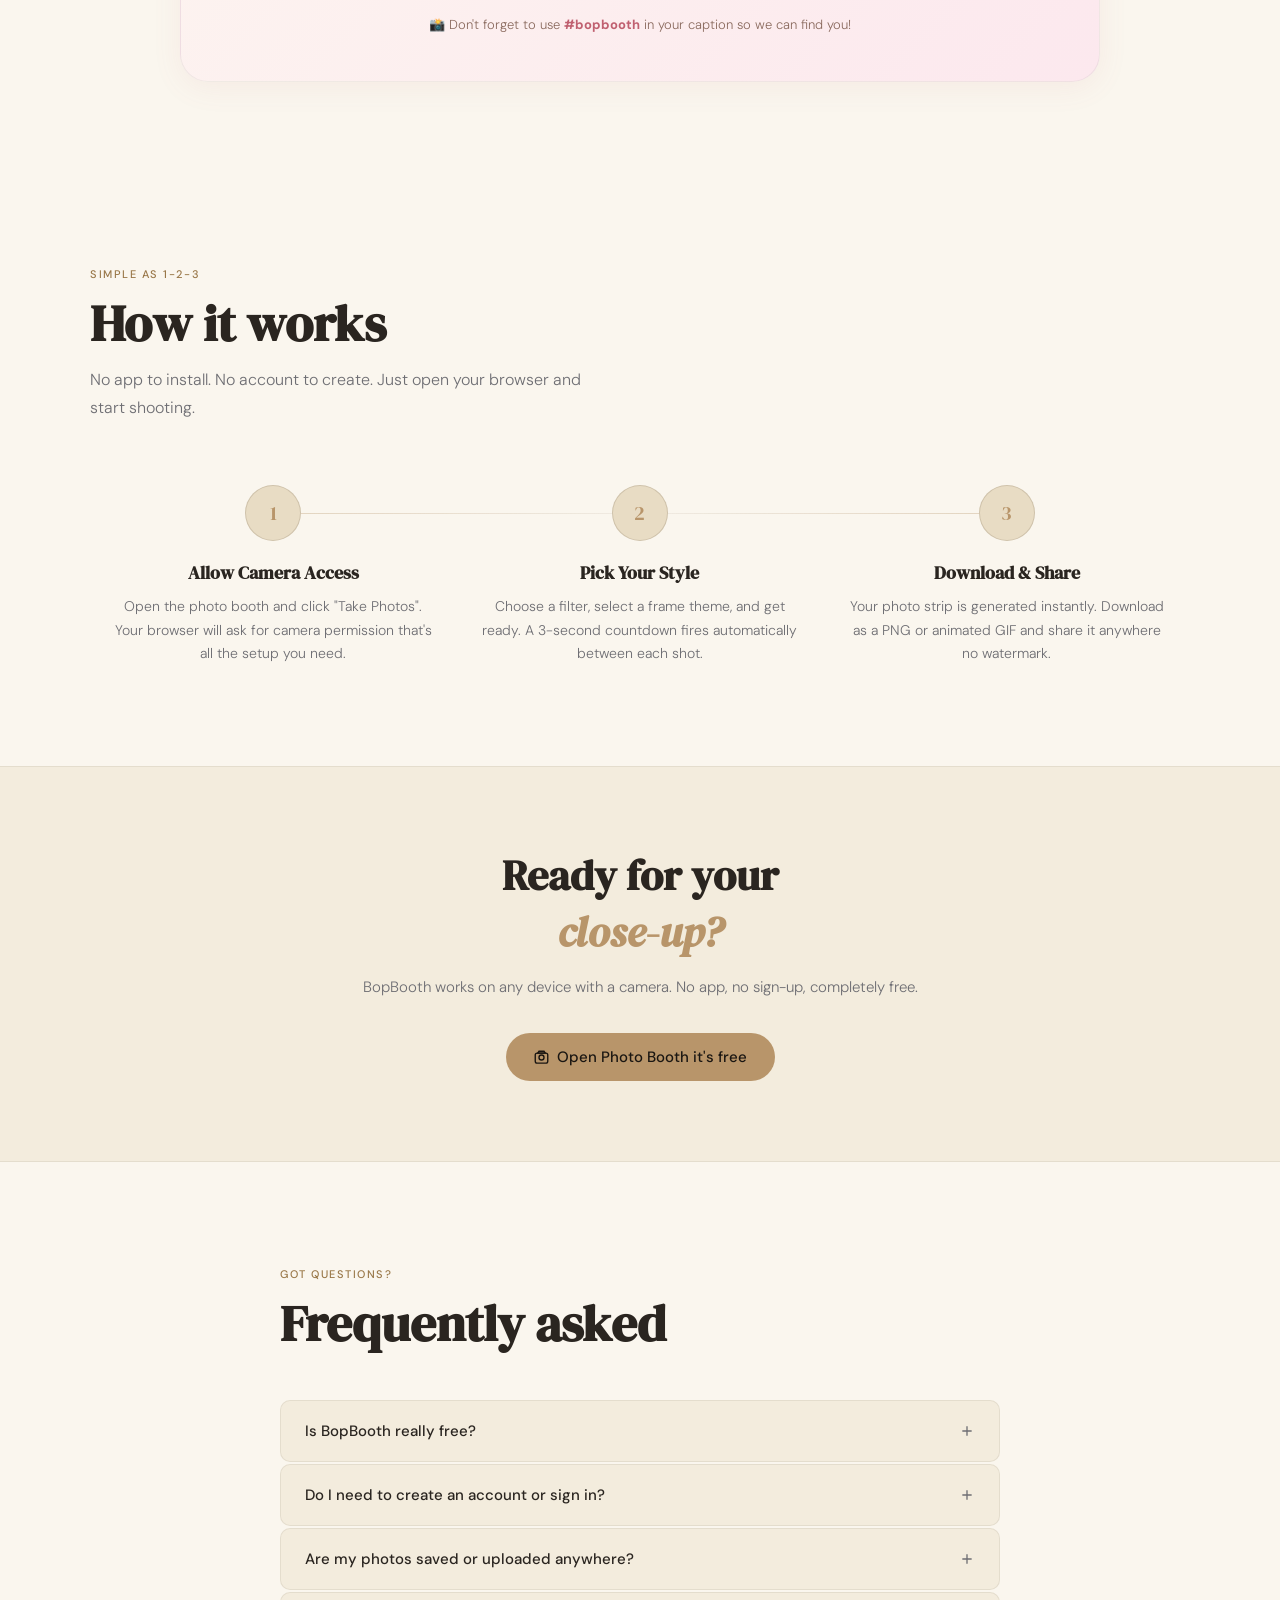
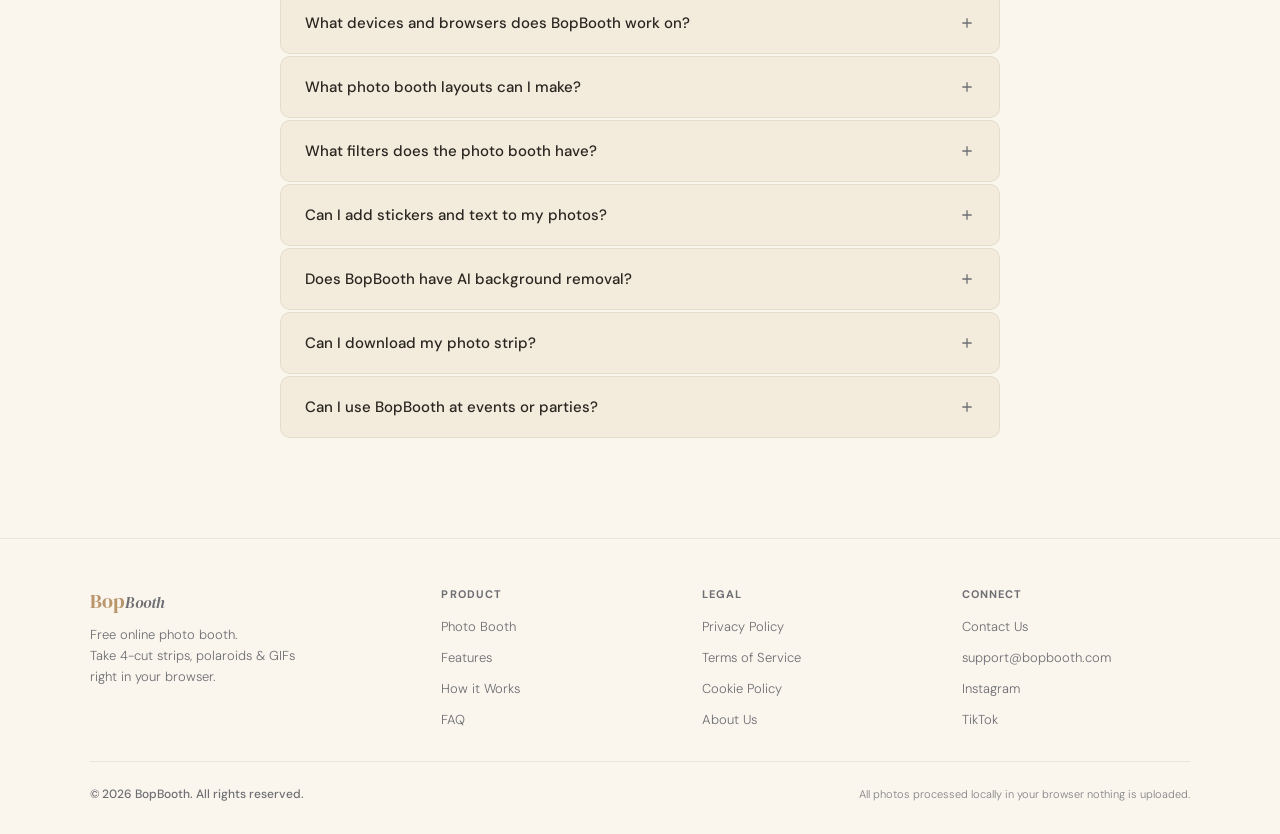
==== commit 7aaef09d: "fixed" ====
--- a/index.html
+++ b/index.html
@@ -233,27 +233,31 @@
     <div class="hero-marquee" aria-hidden="true">
       <div class="hero-marquee-track">
         <div class="mq-strip"><img src="assets/hero/asian-1.jpg" alt=""><img src="assets/hero/asian-2.jpg" alt=""><img src="assets/hero/asian-3.jpg" alt=""><img src="assets/hero/asian-4.jpg" alt=""></div>
-        <div class="mq-strip mq-strip--polaroid"><img src="assets/hero/asian-2.jpg" alt=""><span class="mq-caption">summer ‘26 ♡</span></div>
+        <div class="mq-strip mq-strip--polaroid"><img src="assets/hero/couple-1.webp" alt=""><span class="mq-caption">us ♡</span></div>
         <div class="mq-strip mq-strip--photocard"><img src="assets/hero/asian-1.jpg" alt=""></div>
+        <div class="mq-strip"><img src="assets/hero/couple-1.webp" alt=""><img src="assets/hero/couple-2.webp" alt=""><img src="assets/hero/couple-3.webp" alt=""><img src="assets/hero/couple-4.webp" alt=""></div>
+        <div class="mq-strip mq-strip--polaroid"><img src="assets/hero/couple-3.webp" alt=""><span class="mq-caption">date night ✦</span></div>
+        <div class="mq-strip mq-strip--photocard"><img src="assets/hero/asian-4.jpg" alt=""></div>
         <div class="mq-strip"><img src="assets/hero/strip-back-1.webp" alt=""><img src="assets/hero/strip-back-2.webp" alt=""><img src="assets/hero/strip-back-3.webp" alt=""><img src="assets/hero/strip-back-4.webp" alt=""></div>
-        <div class="mq-strip mq-strip--polaroid"><img src="assets/hero/strip-front-1.webp" alt=""><span class="mq-caption">bestie ✦</span></div>
-        <div class="mq-strip mq-strip--photocard"><img src="assets/hero/asian-4.jpg" alt=""></div>
-        <div class="mq-strip mq-strip--y2k"><img src="assets/hero/asian-3.jpg" alt=""><img src="assets/hero/asian-4.jpg" alt=""></div>
+        <div class="mq-strip mq-strip--y2k"><img src="assets/hero/couple-2.webp" alt=""><img src="assets/hero/couple-4.webp" alt=""></div>
         <div class="mq-strip mq-strip--polaroid"><img src="assets/hero/asian-3.jpg" alt=""><span class="mq-caption">solo era 🦋</span></div>
+        <div class="mq-strip mq-strip--photocard"><img src="assets/hero/couple-4.webp" alt=""></div>
         <div class="mq-strip"><img src="assets/hero/strip-front-3.webp" alt=""><img src="assets/hero/strip-front-4.webp" alt=""><img src="assets/hero/strip-back-1.webp" alt=""></div>
-        <div class="mq-strip mq-strip--polaroid"><img src="assets/hero/asian-4.jpg" alt=""><span class="mq-caption">k-vibes ♡</span></div>
+        <div class="mq-strip mq-strip--polaroid"><img src="assets/hero/couple-2.webp" alt=""><span class="mq-caption">forever ♡</span></div>
 
         <!-- Duplicate the set so the marquee loop is seamless -->
         <div class="mq-strip"><img src="assets/hero/asian-1.jpg" alt=""><img src="assets/hero/asian-2.jpg" alt=""><img src="assets/hero/asian-3.jpg" alt=""><img src="assets/hero/asian-4.jpg" alt=""></div>
-        <div class="mq-strip mq-strip--polaroid"><img src="assets/hero/asian-2.jpg" alt=""><span class="mq-caption">summer ‘26 ♡</span></div>
+        <div class="mq-strip mq-strip--polaroid"><img src="assets/hero/couple-1.webp" alt=""><span class="mq-caption">us ♡</span></div>
         <div class="mq-strip mq-strip--photocard"><img src="assets/hero/asian-1.jpg" alt=""></div>
+        <div class="mq-strip"><img src="assets/hero/couple-1.webp" alt=""><img src="assets/hero/couple-2.webp" alt=""><img src="assets/hero/couple-3.webp" alt=""><img src="assets/hero/couple-4.webp" alt=""></div>
+        <div class="mq-strip mq-strip--polaroid"><img src="assets/hero/couple-3.webp" alt=""><span class="mq-caption">date night ✦</span></div>
+        <div class="mq-strip mq-strip--photocard"><img src="assets/hero/asian-4.jpg" alt=""></div>
         <div class="mq-strip"><img src="assets/hero/strip-back-1.webp" alt=""><img src="assets/hero/strip-back-2.webp" alt=""><img src="assets/hero/strip-back-3.webp" alt=""><img src="assets/hero/strip-back-4.webp" alt=""></div>
-        <div class="mq-strip mq-strip--polaroid"><img src="assets/hero/strip-front-1.webp" alt=""><span class="mq-caption">bestie ✦</span></div>
-        <div class="mq-strip mq-strip--photocard"><img src="assets/hero/asian-4.jpg" alt=""></div>
-        <div class="mq-strip mq-strip--y2k"><img src="assets/hero/asian-3.jpg" alt=""><img src="assets/hero/asian-4.jpg" alt=""></div>
+        <div class="mq-strip mq-strip--y2k"><img src="assets/hero/couple-2.webp" alt=""><img src="assets/hero/couple-4.webp" alt=""></div>
         <div class="mq-strip mq-strip--polaroid"><img src="assets/hero/asian-3.jpg" alt=""><span class="mq-caption">solo era 🦋</span></div>
+        <div class="mq-strip mq-strip--photocard"><img src="assets/hero/couple-4.webp" alt=""></div>
         <div class="mq-strip"><img src="assets/hero/strip-front-3.webp" alt=""><img src="assets/hero/strip-front-4.webp" alt=""><img src="assets/hero/strip-back-1.webp" alt=""></div>
-        <div class="mq-strip mq-strip--polaroid"><img src="assets/hero/asian-4.jpg" alt=""><span class="mq-caption">k-vibes ♡</span></div>
+        <div class="mq-strip mq-strip--polaroid"><img src="assets/hero/couple-2.webp" alt=""><span class="mq-caption">forever ♡</span></div>
       </div>
     </div>
 
--- a/css/landing.css
+++ b/css/landing.css
@@ -344,7 +344,21 @@
   object-fit: cover;
   object-position: center 28%;   /* anchor crop to the face area, not the middle */
   border-radius: 2px;
-  background: #f0e9dc;            /* fallback while loading so it never looks fully blank */
+  /* Shimmer skeleton while the photo loads — way less awful than a blank
+     box on slow networks. Replaced once the <img> fires `load`. */
+  background:
+    linear-gradient(90deg, rgba(255,255,255,0.5) 0%, rgba(255,255,255,0) 50%, rgba(255,255,255,0.5) 100%) #e6dfd0;
+  background-size: 200% 100%;
+  animation: mq-shimmer 1.6s ease-in-out infinite;
+}
+.mq-strip img.sb-loaded,
+.mq-strip img[src][complete] {
+  animation: none;
+  background: none;
+}
+@keyframes mq-shimmer {
+  0%   { background-position: 200% 0; }
+  100% { background-position: -200% 0; }
 }
 .mq-strip--polaroid {
   background: #fff;
@@ -389,8 +403,22 @@
   filter: drop-shadow(0 0 8px rgba(255, 220, 180, 0.6));
 }
 
-/* Lift hero content + visual above the marquee/sparkles */
-.hero-content { position: relative; z-index: 3; }
+/* Lift hero content + visual above the marquee/sparkles.
+   Soft cream gradient backdrop on hero-content keeps the headline + sub
+   readable even when polaroid cards from the marquee drift behind them. */
+.hero-content {
+  position: relative;
+  z-index: 3;
+  isolation: isolate;
+}
+.hero-content::before {
+  content: '';
+  position: absolute;
+  inset: -20px -40px -20px -20px;
+  z-index: -1;
+  background: radial-gradient(ellipse 70% 80% at 30% 50%, rgba(250, 246, 238, 0.92) 0%, rgba(250, 246, 238, 0.7) 55%, rgba(250, 246, 238, 0) 100%);
+  pointer-events: none;
+}
 .hero-visual  { position: relative; z-index: 2; }
 
 /* Magnetic CTA hover state (GSAP drives the actual translate) */
